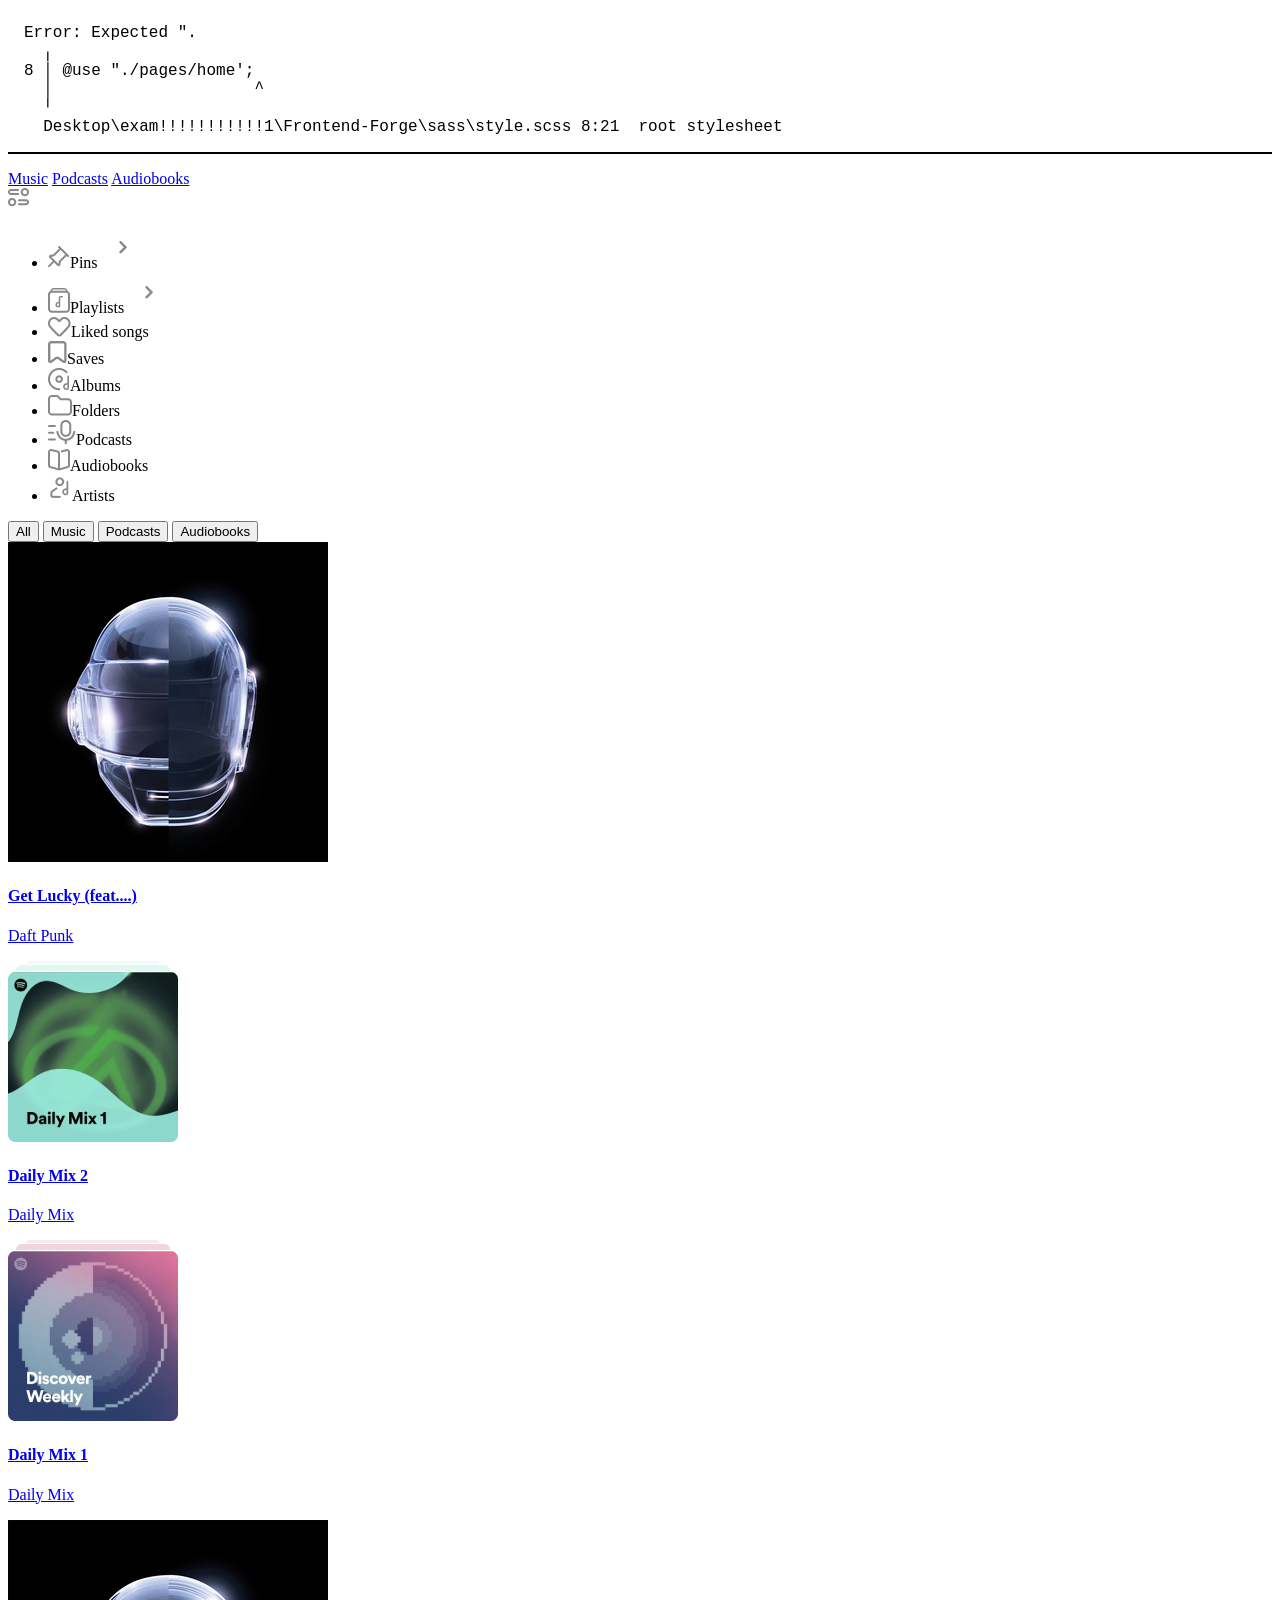
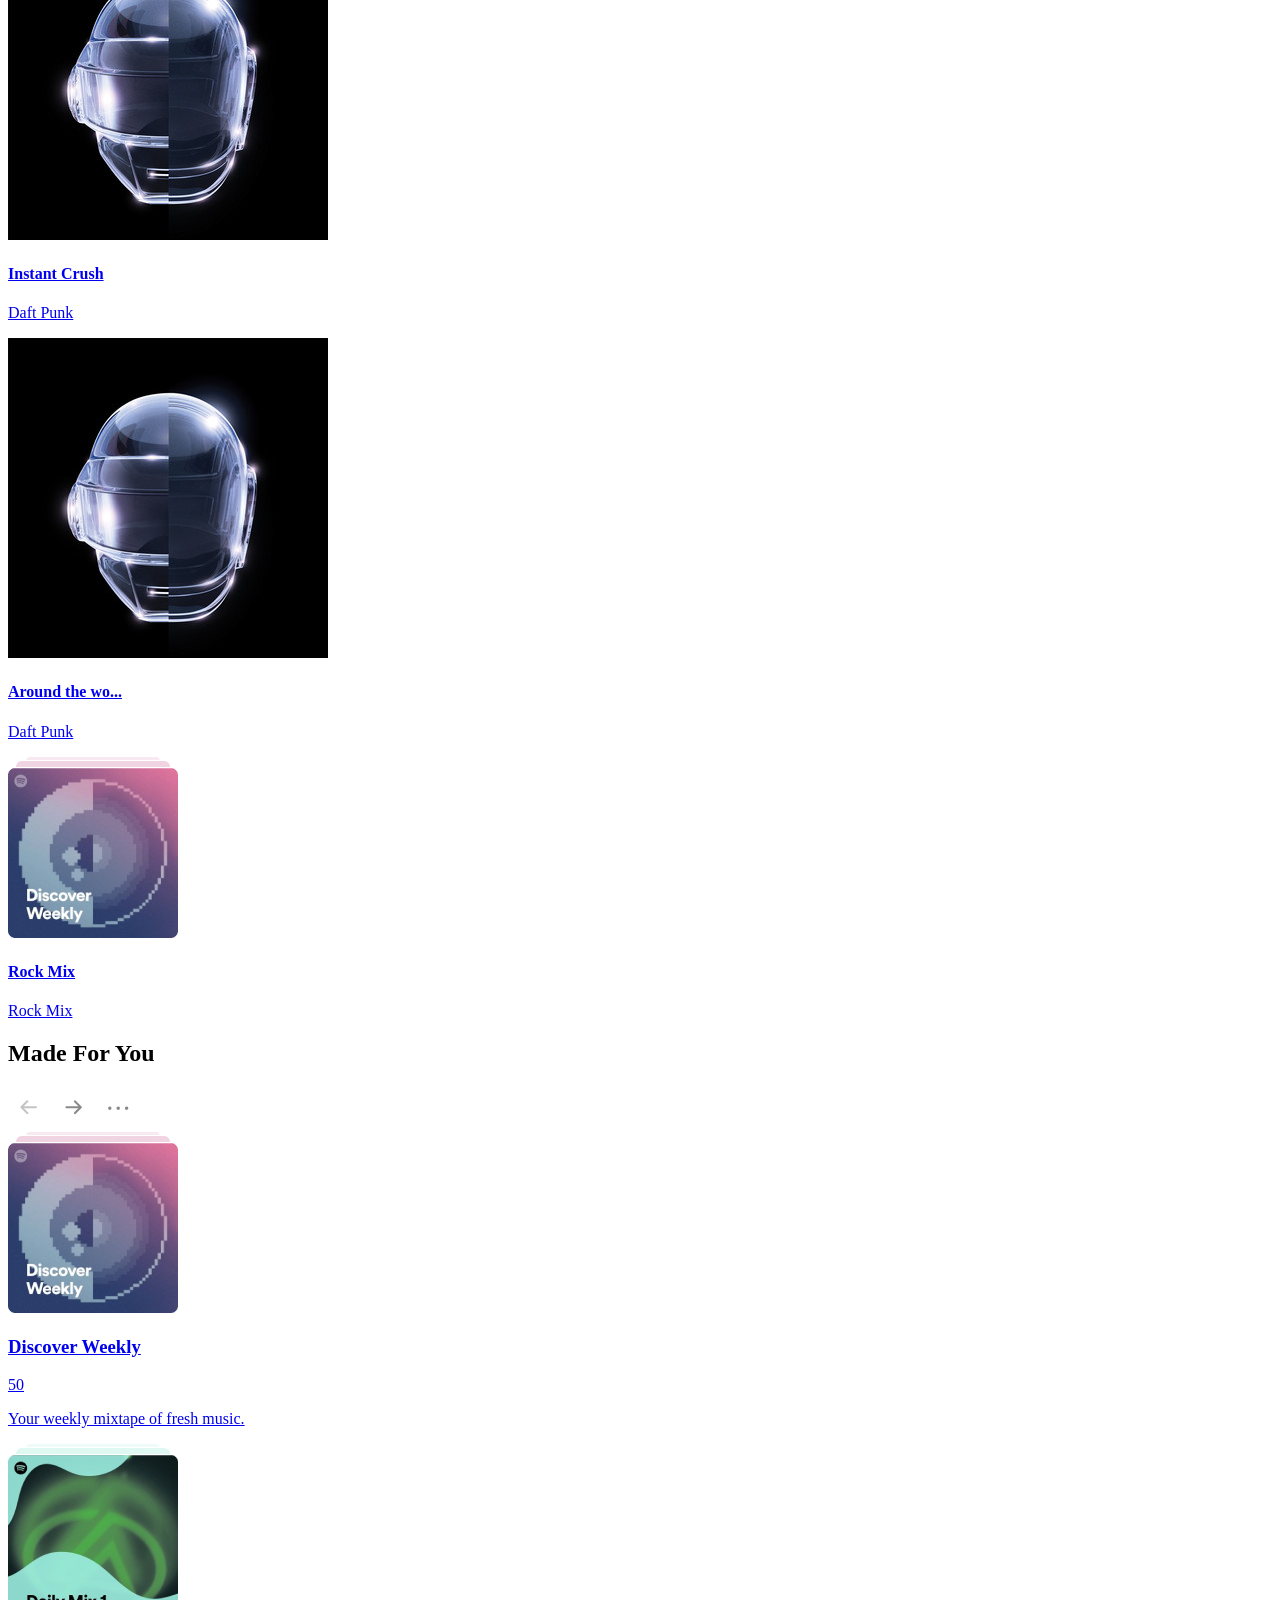
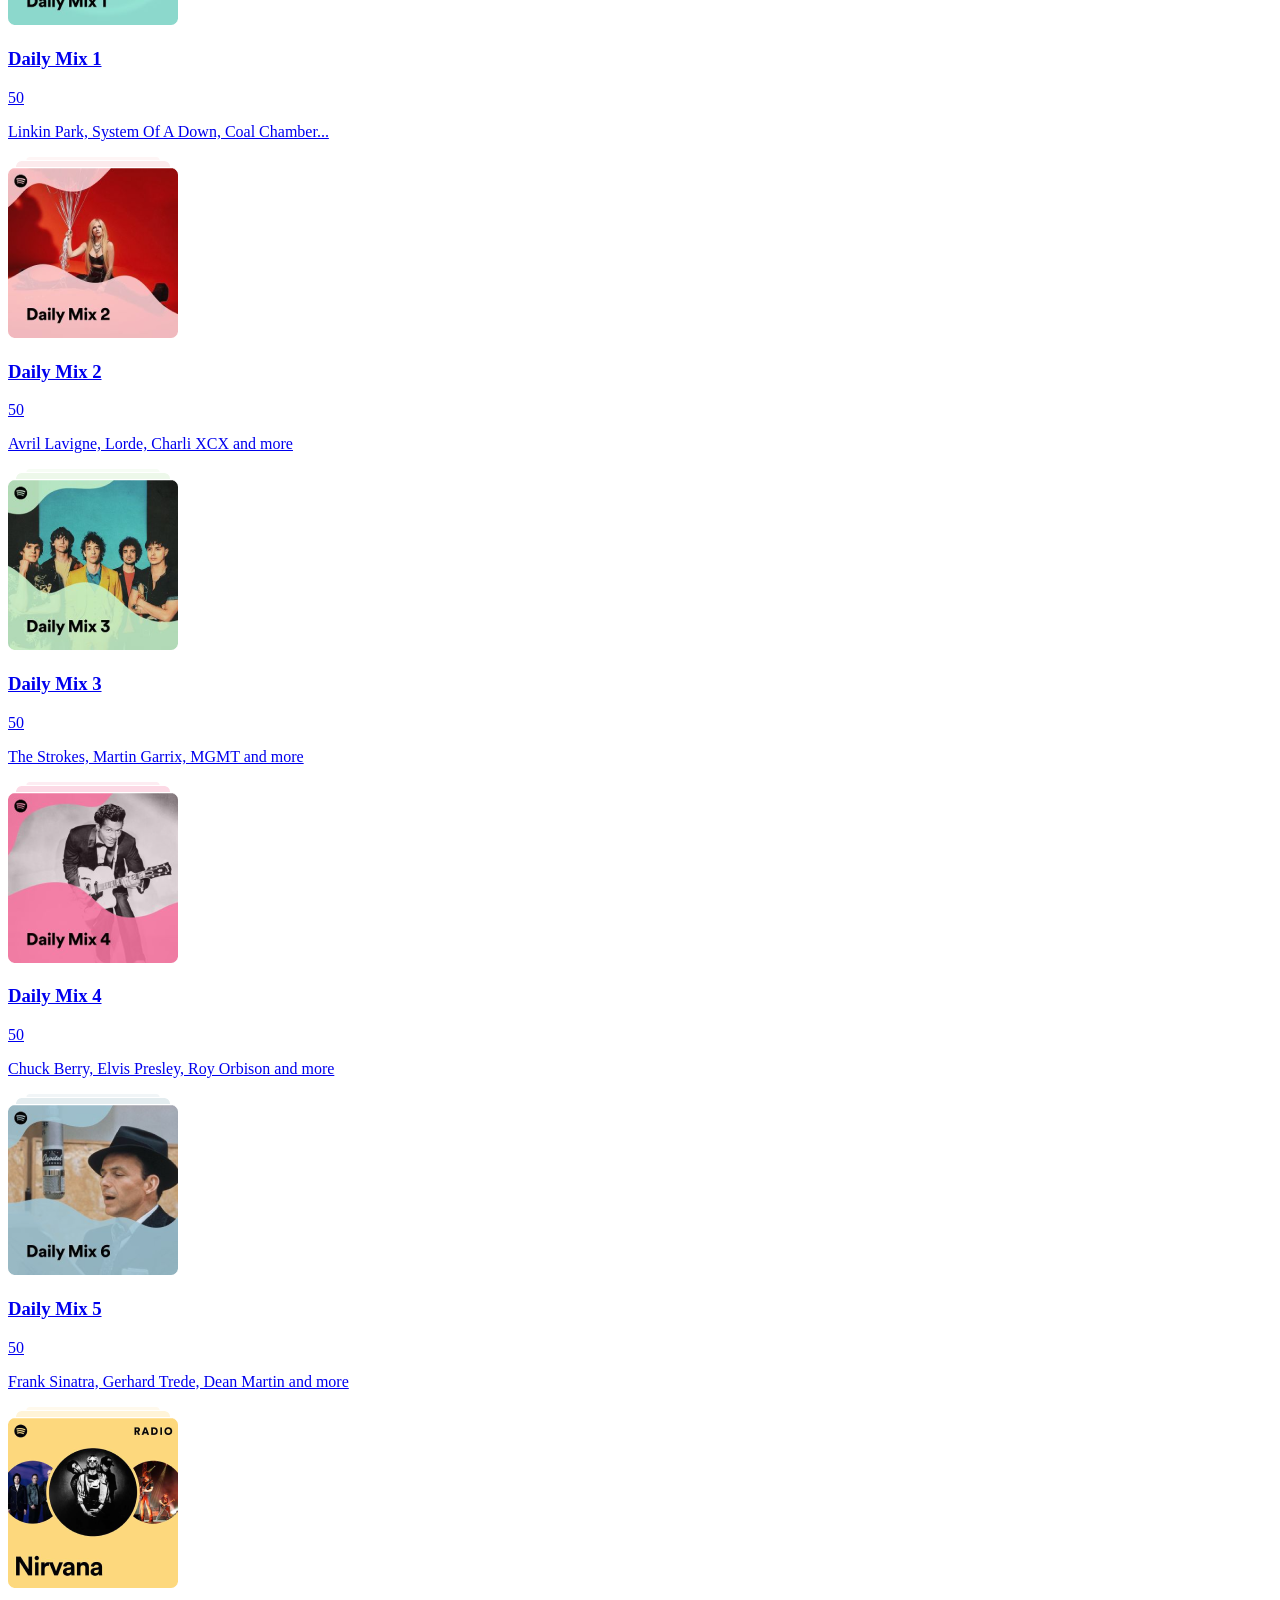
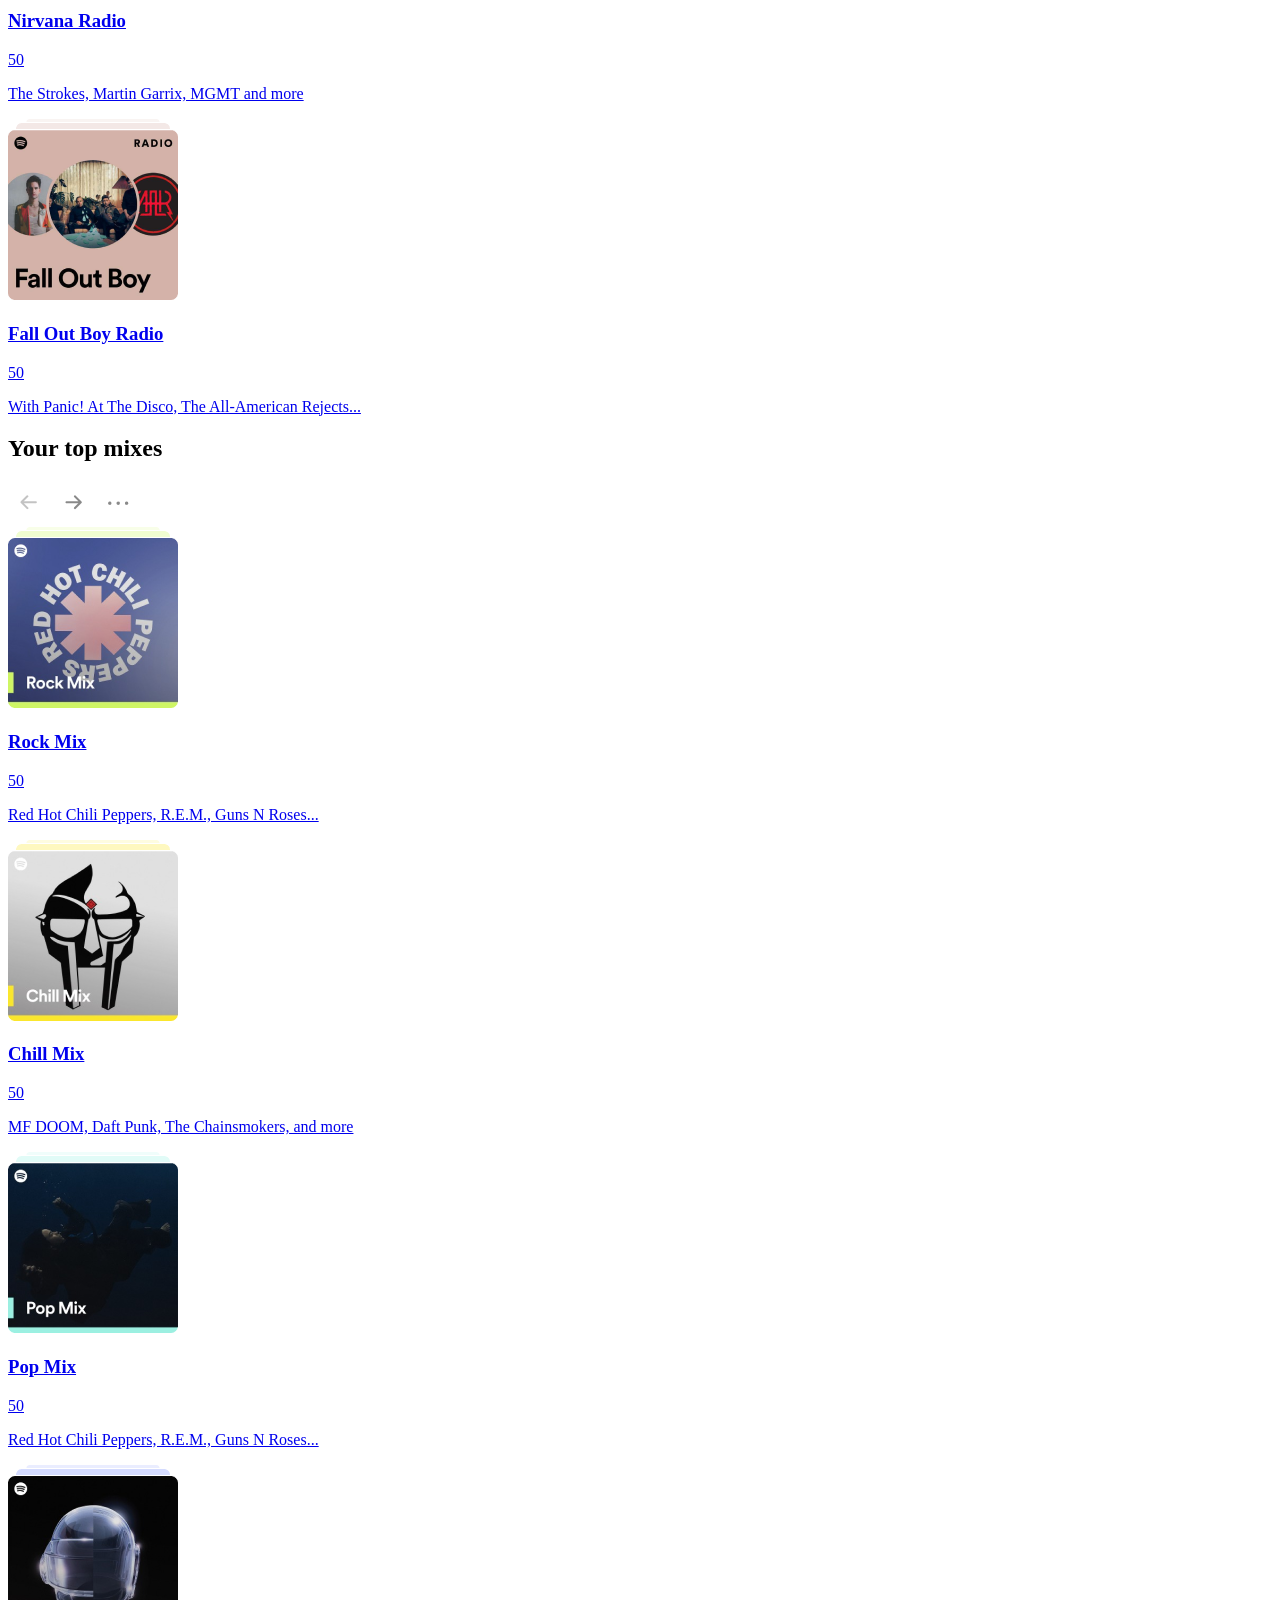
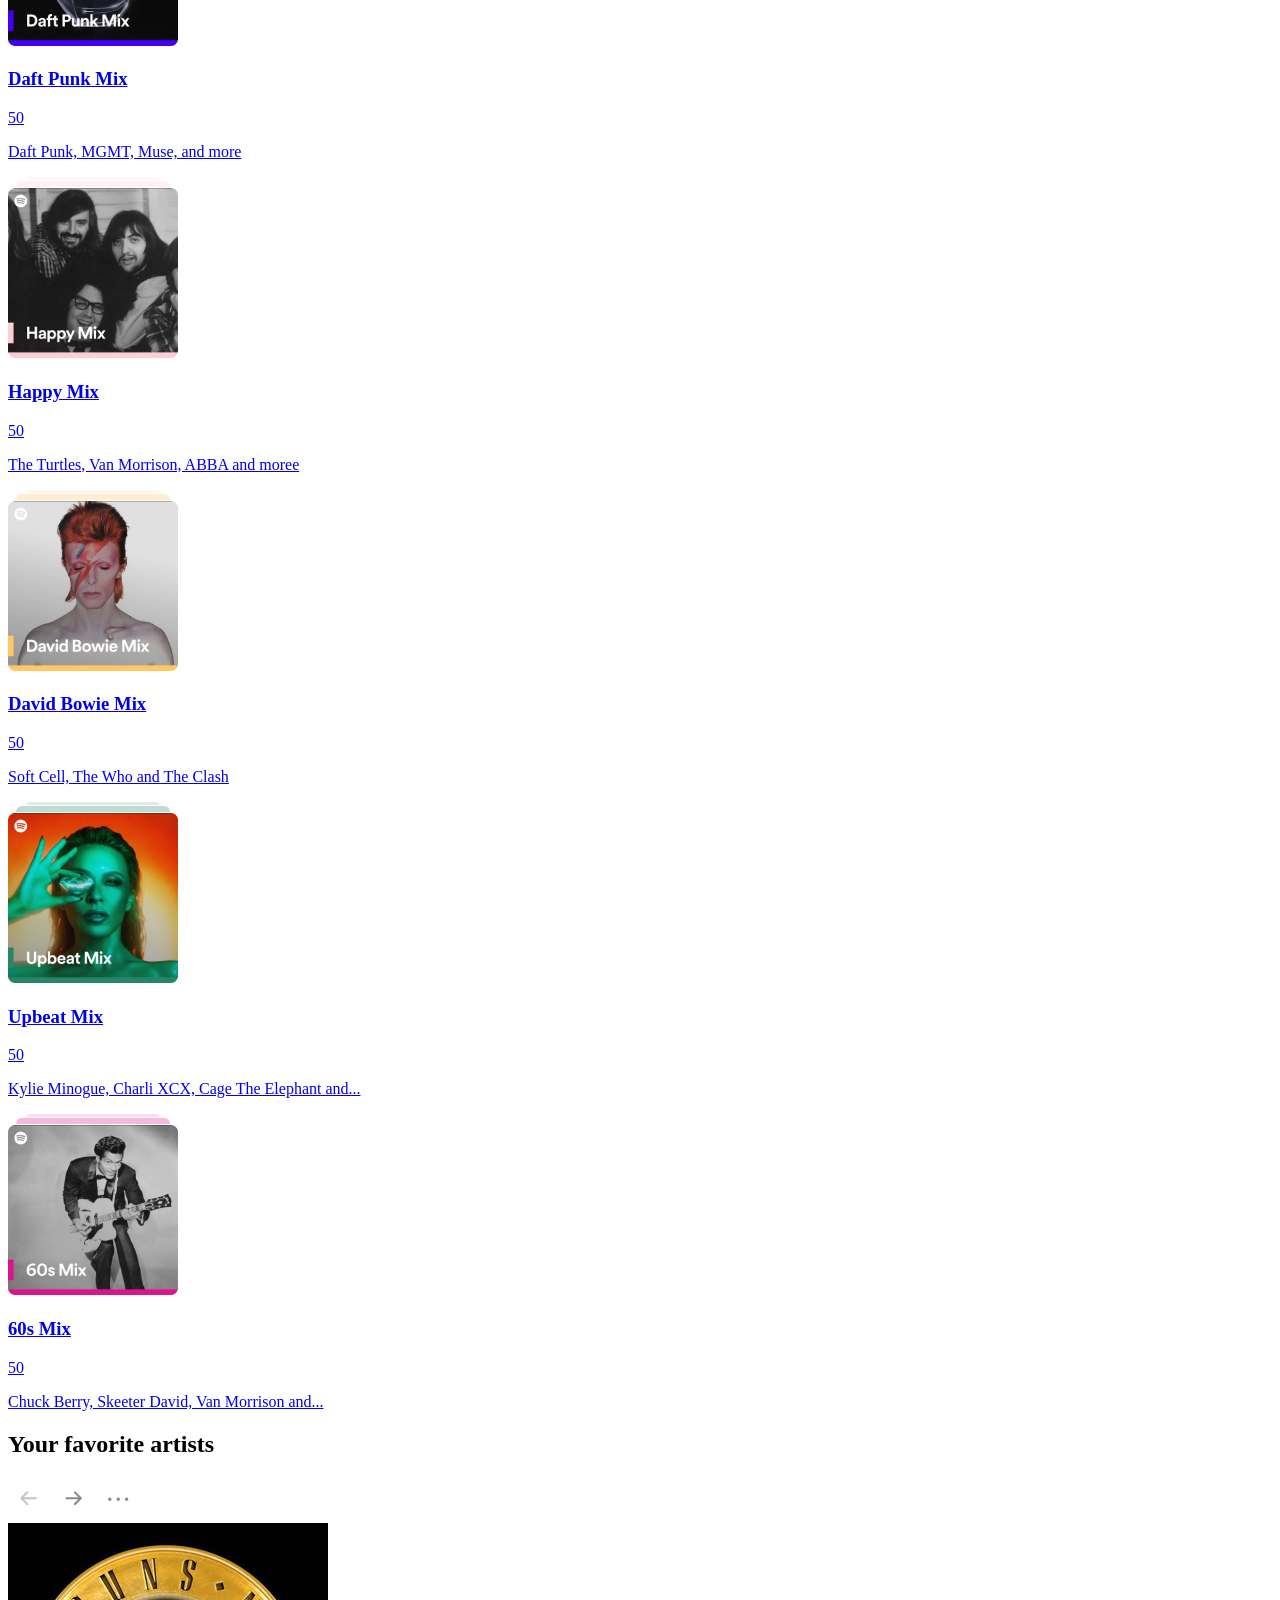
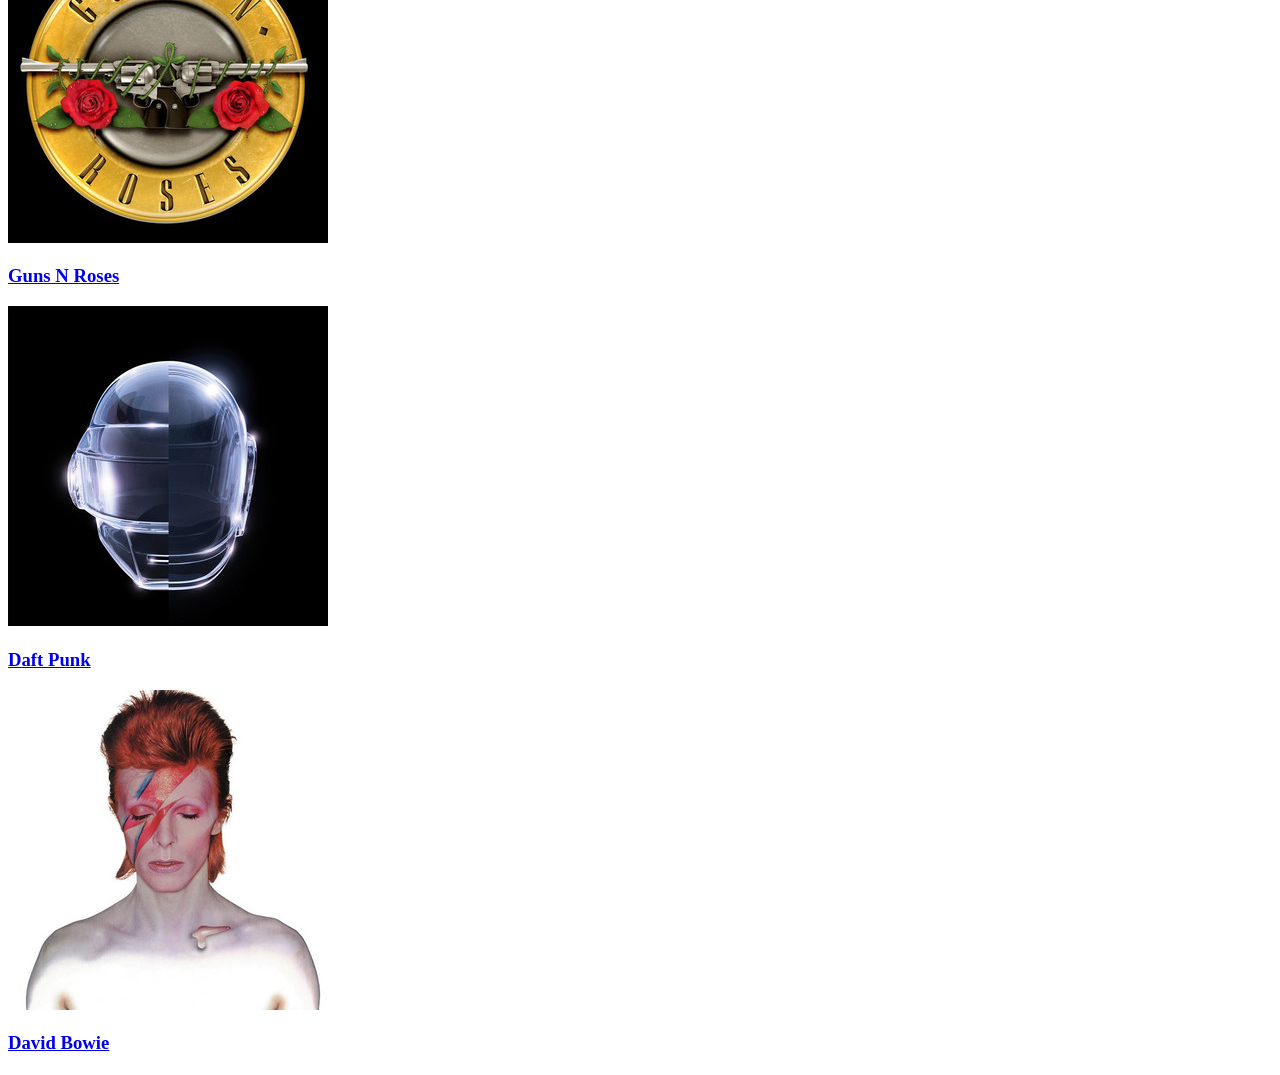
==== index.html @ 281bcd94 "Merge remote-tracking branch 'origin/homemain' into aside" ====
<!doctype html>
<html lang="en">
  <head>
    <meta charset="UTF-8" />
    <meta name="viewport" content="width=device-width, initial-scale=1.0" />
   <link
      href="https://api.fontshare.com/v2/css?f[]=satoshi@300,400,500,501,700&display=swap"
      rel="stylesheet"
    />
    <link rel="stylesheet" href="./css/style.css">
    <link rel="stylesheet" href="./css/style.css.map">
    <title>spotify</title>
  </head>
  <body>
    <!--sidebar-->
    <aside class="sidebar">
      <div class="mobile-aside">
        <!--mobile-version-sidebar-->
        <nav class="aside-top">
          <a class="aside-btn" href="#">Music</a>
          <a class="aside-btn" href="#">Podcasts</a>
          <a class="aside-btn" href="#">Audiobooks</a>
        </nav>
          <img class="mobile-version-logos" src="assets/icons/homemmain.icons/switchicon.png" alt="add-home">
      </div>
      <!--desktop-version-sidebar-->
      <div class="desktop-aside">
        <ul class="aside-elements">
          <li><a href="#"></a><img src="./assets/icons/sidebar.icons/pin.png" alt="pin">Pins <img class="sidebar-arrow-right" src="assets/icons/sidebar.icons/sidebar.arrowicon.png" alt="arrow-right"></li>
          <li><a href="#"></a><img src="./assets/icons/sidebar.icons/playlisticon.png" alt="Playlists">Playlists <img class="sidebar-arrow-right" src="assets/icons/sidebar.icons/sidebar.arrowicon.png" alt="arrow-right"></li>
          <li><a href="#"></a><img src="./assets/icons/sidebar.icons/likedsongicon.png" alt="Liked-songs">Liked songs</li>
          <li><a href="#"></a><img src="./assets/icons/sidebar.icons/savesicon.png" alt="Saves">Saves</li>
          <li><a href="#"></a><img src="./assets/icons/sidebar.icons/albumsicon.png" alt="Albums">Albums</li>
          <li><a href="#"></a><img src="./assets/icons/sidebar.icons/foldersicon.png" alt="Folders">Folders</li>
          <li><a href="#"></a><img src="./assets/icons/sidebar.icons/podcastsicon.png" alt="Podcasts">Podcasts</li>
          <li><a href="#"></a><img src="./assets/icons/sidebar.icons/audiobooksicon.png" alt="Audiobooks">Audiobooks</li>
          <li><a href="#"></a><img src="./assets/icons/sidebar.icons/artistsicon.png" alt="Artists">Artists</li>
        </ul>
      </div> 
    </aside>
    <!--header-->
    <header>
      <nav class="top-nav"></nav>
    </header>
    <!-- Home main content -->
    <main>
      <!-- FILTER BUTTONS (All / Music / Podcasts / Audiobooks) -->
      <section class="main-content">
        <div class="main-content-btns">
          <button class="all-btn">All</button>
          <button class="music-btn">Music</button>
          <button class="podcast-btn">Podcasts</button>
          <button class="audiobooks-btn">Audiobooks</button>
        </div>

        <!-- MOBILE: QUICK PICKS (Small cards grid like your screenshot) -->
        <!-- NOTE: This section is visible on mobile. -->
        <div class="mobile-picks">
          <!-- Row 1 -->
          <a class="mobile-picks-card" href="#">
            <div class="mobile-picks-cover">
              <img
                alt="Get Lucky cover"
                src="assets/images/favoriteartist.section/artist2.png"
              />
            </div>
            <div class="mobile-picks-content">
              <h4>Get Lucky (feat....)</h4>
              <p>Daft Punk</p>
            </div>
          </a>

          <a class="mobile-picks-card" href="#">
            <div class="mobile-picks-cover">
              <img
                alt="Daily Mix 2 cover"
                src="assets/images/madeforyou.section/album2.png"
              />
            </div>
            <div class="mobile-picks-content">
              <h4>Daily Mix 2</h4>
              <p>Daily Mix</p>
            </div>
          </a>

          <!-- Row 2 -->
          <a class="mobile-picks-card" href="#">
            <div class="mobile-picks-cover">
              <img
                alt="Daily Mix 1 cover"
                src="assets/images/madeforyou.section/album1.png"
              />
            </div>
            <div class="mobile-picks-content">
              <h4>Daily Mix 1</h4>
              <p>Daily Mix</p>
            </div>
          </a>

          <a class="mobile-picks-card" href="#">
            <div class="mobile-picks-cover">
              <img
                alt="Instant Crush cover"
                src="assets/images/favoriteartist.section/artist2.png"
              />
            </div>
            <div class="mobile-picks-content">
              <h4>Instant Crush</h4>
              <p>Daft Punk</p>
            </div>
          </a>

          <!-- Row 3 -->
          <a class="mobile-picks-card" href="#">
            <div class="mobile-picks-cover">
              <img
                alt="Around the world cover"
                src="assets/images/favoriteartist.section/artist2.png"
              />
            </div>
            <div class="mobile-picks-content">
              <h4>Around the wo...</h4>
              <p>Daft Punk</p>
            </div>
          </a>

          <a class="mobile-picks-card" href="#">
            <div class="mobile-picks-cover">
              <img
                alt="Rock Mix cover"
                src="assets/images/madeforyou.section/album1.png"
              />
            </div>
            <div class="mobile-picks-content">
              <h4>Rock Mix</h4>
              <p>Rock Mix</p>
            </div>
          </a>
        </div>

        <!-- MADE FOR YOU SECTION -->
        <div class="madeforyou">
          <div class="madeforyou-header">
            <h2>Made For You</h2>
            <div class="nav-icon">
              <img
                class="arrow-left"
                alt="arrow-left"
                src="assets/icons/homemmain.icons/arrowlefticon.png"
              />
              <img
                class="arrow-right"
                alt="arrow-right"
                src="assets/icons/homemmain.icons/arrowrighticon.png"
              />
              <img
                alt="three-dot"
                src="assets/icons/homemmain.icons/dots.icon.png"
              />
            </div>
          </div>

          <div class="madeforyou-card-section">
            <a class="madeforyou-card" href="#">
              <div class="card-cover">
                <img
                  alt="discover weekly albumcover"
                  src="assets/images/madeforyou.section/album1.png"
                />
              </div>
              <div class="card-content">
                <h3>Discover Weekly</h3>
                <span>50</span>
                <p>Your weekly mixtape of fresh music.</p>
              </div>
            </a>

            <a class="madeforyou-card" href="#">
              <div class="card-cover">
                <img
                  alt="daily mix 1 albumcover"
                  src="assets/images/madeforyou.section/album2.png"
                />
              </div>
              <div class="card-content">
                <h3>Daily Mix 1</h3>
                <span>50</span>
                <p>Linkin Park, System Of A Down, Coal Chamber...</p>
              </div>
            </a>

            <a class="madeforyou-card" href="#">
              <div class="card-cover">
                <img
                  alt="daily mix 2 albumcover"
                  src="assets/images/madeforyou.section/album3.png"
                />
              </div>
              <div class="card-content">
                <h3>Daily Mix 2</h3>
                <span>50</span>
                <p>Avril Lavigne, Lorde, Charli XCX and more</p>
              </div>
            </a>

            <a class="madeforyou-card" href="#">
              <div class="card-cover">
                <img
                  alt="daily mix 3 albumcover"
                  src="assets/images/madeforyou.section/album4.png"
                />
              </div>
              <div class="card-content">
                <h3>Daily Mix 3</h3>
                <span>50</span>
                <p>The Strokes, Martin Garrix, MGMT and more</p>
              </div>
            </a>

            <a class="madeforyou-card" href="#">
              <div class="card-cover">
                <img
                  alt="daily mix 4 albumcover"
                  src="assets/images/madeforyou.section/album5.png"
                />
              </div>
              <div class="card-content">
                <h3>Daily Mix 4</h3>
                <span>50</span>
                <p>Chuck Berry, Elvis Presley, Roy Orbison and more</p>
              </div>
            </a>

            <a class="madeforyou-card" href="#">
              <div class="card-cover">
                <img
                  alt="daily mix 5 albumcover"
                  src="assets/images/madeforyou.section/album6.png"
                />
              </div>
              <div class="card-content">
                <h3>Daily Mix 5</h3>
                <span>50</span>
                <p>Frank Sinatra, Gerhard Trede, Dean Martin and more</p>
              </div>
            </a>

            <a class="madeforyou-card" href="#">
              <div class="card-cover">
                <img
                  alt="nirvana radio albumcover"
                  src="assets/images/madeforyou.section/album7.png"
                />
              </div>
              <div class="card-content">
                <h3>Nirvana Radio</h3>
                <span>50</span>
                <p>The Strokes, Martin Garrix, MGMT and more</p>
              </div>
            </a>

            <a class="madeforyou-card" href="#">
              <div class="card-cover">
                <img
                  alt="fall out boy radio albumcover"
                  src="assets/images/madeforyou.section/album8.png"
                />
              </div>
              <div class="card-content">
                <h3>Fall Out Boy Radio</h3>
                <span>50</span>
                <p>With Panic! At The Disco, The All-American Rejects...</p>
              </div>
            </a>
          </div>
        </div>

        <!-- YOUR TOP MIXES SECTION -->
        <div class="yourtopmixes">
          <div class="yourtopmixes-header">
            <h2>Your top mixes</h2>
            <div class="nav-arrows">
              <img
                class="arrow-left"
                alt="arrow-left"
                src="assets/icons/homemmain.icons/arrowlefticon.png"
              />
              <img
                class="arrow-right"
                alt="arrow-right"
                src="assets/icons/homemmain.icons/arrowrighticon.png"
              />
              <img
                class="three-dot"
                alt="three-dot"
                src="assets/icons/homemmain.icons/dots.icon.png"
              />
            </div>
          </div>

          <div class="yourtopmixes-card-section">
            <a class="yourtopmixes-card" href="#">
              <div class="card-cover">
                <img
                  alt="Rock Mix albumcover"
                  src="assets/images/yourtopmixes.section/album2.1.png"
                />
              </div>
              <div class="card-content">
                <h3>Rock Mix</h3>
                <span>50</span>
                <p>Red Hot Chili Peppers, R.E.M., Guns N Roses...</p>
              </div>
            </a>

            <a class="yourtopmixes-card" href="#">
              <div class="card-cover">
                <img
                  alt="Chill Mix albumcover"
                  src="assets/images/yourtopmixes.section/album2.2.png"
                />
              </div>
              <div class="card-content">
                <h3>Chill Mix</h3>
                <span>50</span>
                <p>MF DOOM, Daft Punk, The Chainsmokers, and more</p>
              </div>
            </a>

            <a class="yourtopmixes-card" href="#">
              <div class="card-cover">
                <img
                  alt="Pop Mix albumcover"
                  src="assets/images/yourtopmixes.section/album2.3.png"
                />
              </div>
              <div class="card-content">
                <h3>Pop Mix</h3>
                <span>50</span>
                <p>Red Hot Chili Peppers, R.E.M., Guns N Roses...</p>
              </div>
            </a>

            <a class="yourtopmixes-card" href="#">
              <div class="card-cover">
                <img
                  alt="Daft Punk Mix albumcover"
                  src="assets/images/yourtopmixes.section/album2.4.png"
                />
              </div>
              <div class="card-content">
                <h3>Daft Punk Mix</h3>
                <span>50</span>
                <p>Daft Punk, MGMT, Muse, and more</p>
              </div>
            </a>

            <a class="yourtopmixes-card" href="#">
              <div class="card-cover">
                <img
                  alt="Happy Mix albumcover"
                  src="assets/images/yourtopmixes.section/album2.5.png"
                />
              </div>
              <div class="card-content">
                <h3>Happy Mix</h3>
                <span>50</span>
                <p>The Turtles, Van Morrison, ABBA and moree</p>
              </div>
            </a>

            <a class="yourtopmixes-card" href="#">
              <div class="card-cover">
                <img
                  alt="David Bowie Mix albumcover"
                  src="assets/images/yourtopmixes.section/album2.6.png"
                />
              </div>
              <div class="card-content">
                <h3>David Bowie Mix</h3>
                <span>50</span>
                <p>Soft Cell, The Who and The Clash</p>
              </div>
            </a>

            <a class="yourtopmixes-card" href="#">
              <div class="card-cover">
                <img
                  alt="Upbeat Mix albumcover"
                  src="assets/images/yourtopmixes.section/album2.7.png"
                />
              </div>
              <div class="card-content">
                <h3>Upbeat Mix</h3>
                <span>50</span>
                <p>Kylie Minogue, Charli XCX, Cage The Elephant and...</p>
              </div>
            </a>

            <a class="yourtopmixes-card" href="#">
              <div class="card-cover">
                <img
                  alt="60s Mix albumcover"
                  src="assets/images/yourtopmixes.section/album2.8.png"
                />
              </div>
              <div class="card-content">
                <h3>60s Mix</h3>
                <span>50</span>
                <p>Chuck Berry, Skeeter David, Van Morrison and...</p>
              </div>
            </a>
          </div>
        </div>

        <!-- YOUR FAVORITE ARTISTS SECTION -->
        <div class="Yourfavoriteartists">
          <div class="Yourfavoriteartists-header">
            <h2>Your favorite artists</h2>
            <div class="nav-arrows">
              <img
                class="arrow-left"
                alt="arrow-left"
                src="assets/icons/homemmain.icons/arrowlefticon.png"
              />
              <img
                class="arrow-right"
                alt="arrow-right"
                src="assets/icons/homemmain.icons/arrowrighticon.png"
              />
              <img
                class="three-dot"
                alt="three-dot"
                src="assets/icons/homemmain.icons/dots.icon.png"
              />
            </div>
          </div>

          <div class="Yourfavoriteartists-section">
            <a class="Yourfavoriteartists-card" href="#">
              <div class="card-cover">
                <img
                  alt="Guns N' Roses artist cover"
                  src="assets/images/favoriteartist.section/artist1.png"
                />
              </div>
              <div class="card-content">
                <h3>Guns N Roses</h3>
              </div>
            </a>

            <a class="Yourfavoriteartists-card" href="#">
              <div class="card-cover">
                <img
                  alt="Daft Punk artist cover"
                  src="assets/images/favoriteartist.section/artist2.png"
                />
              </div>
              <div class="card-content">
                <h3>Daft Punk</h3>
              </div>
            </a>

            <a class="Yourfavoriteartists-card" href="#">
              <div class="card-cover">
                <img
                  alt="David Bowie artist cover"
                  src="assets/images/favoriteartist.section/artist3.png"
                />
              </div>
              <div class="card-content">
                <h3>David Bowie</h3>
              </div>
            </a>
          </div>
        </div>
      </section>
    </main>
    <footer>
      <section class="playerbar"></section>
    </footer>
  </body>
</html>
---- css/style.css ----
/* Error: Expected ".
 *   ,
 * 8 | @use "./pages/home';
 *   |                     ^
 *   '
 *   Desktop\exam!!!!!!!!!!!1\Frontend-Forge\sass\style.scss 8:21  root stylesheet */

body::before {
  font-family: "Source Code Pro", "SF Mono", Monaco, Inconsolata, "Fira Mono",
      "Droid Sans Mono", monospace, monospace;
  white-space: pre;
  display: block;
  padding: 1em;
  margin-bottom: 1em;
  border-bottom: 2px solid black;
  content: "Error: Expected \".\a   \2577 \a 8 \2502  @use \"./pages/home';\d\a   \2502                      ^\a   \2575 \a   Desktop\\exam!!!!!!!!!!!1\\Frontend-Forge\\sass\\style.scss 8:21  root stylesheet";
}
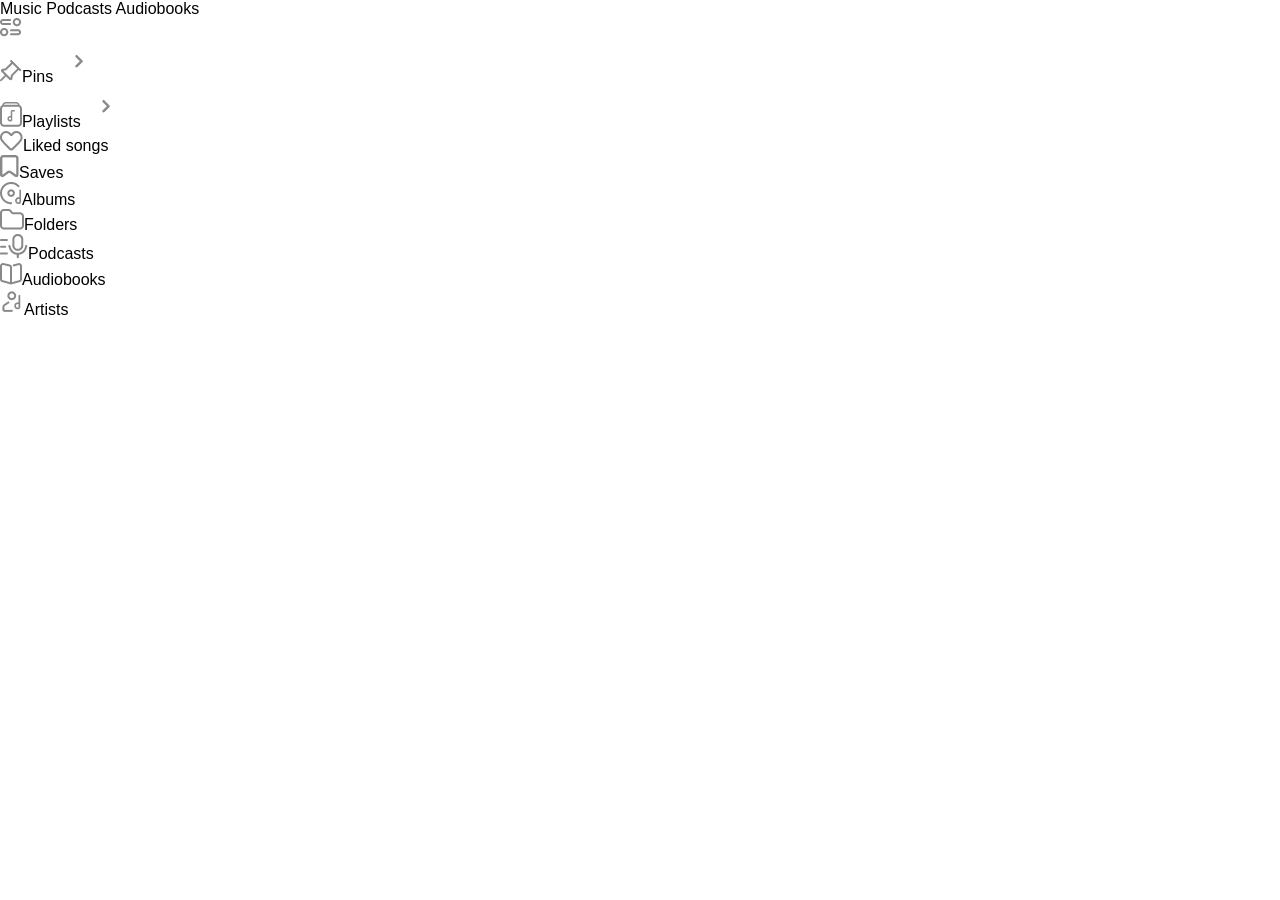
==== commit ef1a3a69: "Merge branch 'aside' into search" ====
--- a/index.html
+++ b/index.html
@@ -36,445 +36,15 @@
           <li><a href="#"></a><img src="./assets/icons/sidebar.icons/audiobooksicon.png" alt="Audiobooks">Audiobooks</li>
           <li><a href="#"></a><img src="./assets/icons/sidebar.icons/artistsicon.png" alt="Artists">Artists</li>
         </ul>
-      </div> 
+      </div>
+        
     </aside>
     <!--header-->
     <header>
       <nav class="top-nav"></nav>
     </header>
-    <!-- Home main content -->
     <main>
-      <!-- FILTER BUTTONS (All / Music / Podcasts / Audiobooks) -->
-      <section class="main-content">
-        <div class="main-content-btns">
-          <button class="all-btn">All</button>
-          <button class="music-btn">Music</button>
-          <button class="podcast-btn">Podcasts</button>
-          <button class="audiobooks-btn">Audiobooks</button>
-        </div>
-
-        <!-- MOBILE: QUICK PICKS (Small cards grid like your screenshot) -->
-        <!-- NOTE: This section is visible on mobile. -->
-        <div class="mobile-picks">
-          <!-- Row 1 -->
-          <a class="mobile-picks-card" href="#">
-            <div class="mobile-picks-cover">
-              <img
-                alt="Get Lucky cover"
-                src="assets/images/favoriteartist.section/artist2.png"
-              />
-            </div>
-            <div class="mobile-picks-content">
-              <h4>Get Lucky (feat....)</h4>
-              <p>Daft Punk</p>
-            </div>
-          </a>
-
-          <a class="mobile-picks-card" href="#">
-            <div class="mobile-picks-cover">
-              <img
-                alt="Daily Mix 2 cover"
-                src="assets/images/madeforyou.section/album2.png"
-              />
-            </div>
-            <div class="mobile-picks-content">
-              <h4>Daily Mix 2</h4>
-              <p>Daily Mix</p>
-            </div>
-          </a>
-
-          <!-- Row 2 -->
-          <a class="mobile-picks-card" href="#">
-            <div class="mobile-picks-cover">
-              <img
-                alt="Daily Mix 1 cover"
-                src="assets/images/madeforyou.section/album1.png"
-              />
-            </div>
-            <div class="mobile-picks-content">
-              <h4>Daily Mix 1</h4>
-              <p>Daily Mix</p>
-            </div>
-          </a>
-
-          <a class="mobile-picks-card" href="#">
-            <div class="mobile-picks-cover">
-              <img
-                alt="Instant Crush cover"
-                src="assets/images/favoriteartist.section/artist2.png"
-              />
-            </div>
-            <div class="mobile-picks-content">
-              <h4>Instant Crush</h4>
-              <p>Daft Punk</p>
-            </div>
-          </a>
-
-          <!-- Row 3 -->
-          <a class="mobile-picks-card" href="#">
-            <div class="mobile-picks-cover">
-              <img
-                alt="Around the world cover"
-                src="assets/images/favoriteartist.section/artist2.png"
-              />
-            </div>
-            <div class="mobile-picks-content">
-              <h4>Around the wo...</h4>
-              <p>Daft Punk</p>
-            </div>
-          </a>
-
-          <a class="mobile-picks-card" href="#">
-            <div class="mobile-picks-cover">
-              <img
-                alt="Rock Mix cover"
-                src="assets/images/madeforyou.section/album1.png"
-              />
-            </div>
-            <div class="mobile-picks-content">
-              <h4>Rock Mix</h4>
-              <p>Rock Mix</p>
-            </div>
-          </a>
-        </div>
-
-        <!-- MADE FOR YOU SECTION -->
-        <div class="madeforyou">
-          <div class="madeforyou-header">
-            <h2>Made For You</h2>
-            <div class="nav-icon">
-              <img
-                class="arrow-left"
-                alt="arrow-left"
-                src="assets/icons/homemmain.icons/arrowlefticon.png"
-              />
-              <img
-                class="arrow-right"
-                alt="arrow-right"
-                src="assets/icons/homemmain.icons/arrowrighticon.png"
-              />
-              <img
-                alt="three-dot"
-                src="assets/icons/homemmain.icons/dots.icon.png"
-              />
-            </div>
-          </div>
-
-          <div class="madeforyou-card-section">
-            <a class="madeforyou-card" href="#">
-              <div class="card-cover">
-                <img
-                  alt="discover weekly albumcover"
-                  src="assets/images/madeforyou.section/album1.png"
-                />
-              </div>
-              <div class="card-content">
-                <h3>Discover Weekly</h3>
-                <span>50</span>
-                <p>Your weekly mixtape of fresh music.</p>
-              </div>
-            </a>
-
-            <a class="madeforyou-card" href="#">
-              <div class="card-cover">
-                <img
-                  alt="daily mix 1 albumcover"
-                  src="assets/images/madeforyou.section/album2.png"
-                />
-              </div>
-              <div class="card-content">
-                <h3>Daily Mix 1</h3>
-                <span>50</span>
-                <p>Linkin Park, System Of A Down, Coal Chamber...</p>
-              </div>
-            </a>
-
-            <a class="madeforyou-card" href="#">
-              <div class="card-cover">
-                <img
-                  alt="daily mix 2 albumcover"
-                  src="assets/images/madeforyou.section/album3.png"
-                />
-              </div>
-              <div class="card-content">
-                <h3>Daily Mix 2</h3>
-                <span>50</span>
-                <p>Avril Lavigne, Lorde, Charli XCX and more</p>
-              </div>
-            </a>
-
-            <a class="madeforyou-card" href="#">
-              <div class="card-cover">
-                <img
-                  alt="daily mix 3 albumcover"
-                  src="assets/images/madeforyou.section/album4.png"
-                />
-              </div>
-              <div class="card-content">
-                <h3>Daily Mix 3</h3>
-                <span>50</span>
-                <p>The Strokes, Martin Garrix, MGMT and more</p>
-              </div>
-            </a>
-
-            <a class="madeforyou-card" href="#">
-              <div class="card-cover">
-                <img
-                  alt="daily mix 4 albumcover"
-                  src="assets/images/madeforyou.section/album5.png"
-                />
-              </div>
-              <div class="card-content">
-                <h3>Daily Mix 4</h3>
-                <span>50</span>
-                <p>Chuck Berry, Elvis Presley, Roy Orbison and more</p>
-              </div>
-            </a>
-
-            <a class="madeforyou-card" href="#">
-              <div class="card-cover">
-                <img
-                  alt="daily mix 5 albumcover"
-                  src="assets/images/madeforyou.section/album6.png"
-                />
-              </div>
-              <div class="card-content">
-                <h3>Daily Mix 5</h3>
-                <span>50</span>
-                <p>Frank Sinatra, Gerhard Trede, Dean Martin and more</p>
-              </div>
-            </a>
-
-            <a class="madeforyou-card" href="#">
-              <div class="card-cover">
-                <img
-                  alt="nirvana radio albumcover"
-                  src="assets/images/madeforyou.section/album7.png"
-                />
-              </div>
-              <div class="card-content">
-                <h3>Nirvana Radio</h3>
-                <span>50</span>
-                <p>The Strokes, Martin Garrix, MGMT and more</p>
-              </div>
-            </a>
-
-            <a class="madeforyou-card" href="#">
-              <div class="card-cover">
-                <img
-                  alt="fall out boy radio albumcover"
-                  src="assets/images/madeforyou.section/album8.png"
-                />
-              </div>
-              <div class="card-content">
-                <h3>Fall Out Boy Radio</h3>
-                <span>50</span>
-                <p>With Panic! At The Disco, The All-American Rejects...</p>
-              </div>
-            </a>
-          </div>
-        </div>
-
-        <!-- YOUR TOP MIXES SECTION -->
-        <div class="yourtopmixes">
-          <div class="yourtopmixes-header">
-            <h2>Your top mixes</h2>
-            <div class="nav-arrows">
-              <img
-                class="arrow-left"
-                alt="arrow-left"
-                src="assets/icons/homemmain.icons/arrowlefticon.png"
-              />
-              <img
-                class="arrow-right"
-                alt="arrow-right"
-                src="assets/icons/homemmain.icons/arrowrighticon.png"
-              />
-              <img
-                class="three-dot"
-                alt="three-dot"
-                src="assets/icons/homemmain.icons/dots.icon.png"
-              />
-            </div>
-          </div>
-
-          <div class="yourtopmixes-card-section">
-            <a class="yourtopmixes-card" href="#">
-              <div class="card-cover">
-                <img
-                  alt="Rock Mix albumcover"
-                  src="assets/images/yourtopmixes.section/album2.1.png"
-                />
-              </div>
-              <div class="card-content">
-                <h3>Rock Mix</h3>
-                <span>50</span>
-                <p>Red Hot Chili Peppers, R.E.M., Guns N Roses...</p>
-              </div>
-            </a>
-
-            <a class="yourtopmixes-card" href="#">
-              <div class="card-cover">
-                <img
-                  alt="Chill Mix albumcover"
-                  src="assets/images/yourtopmixes.section/album2.2.png"
-                />
-              </div>
-              <div class="card-content">
-                <h3>Chill Mix</h3>
-                <span>50</span>
-                <p>MF DOOM, Daft Punk, The Chainsmokers, and more</p>
-              </div>
-            </a>
-
-            <a class="yourtopmixes-card" href="#">
-              <div class="card-cover">
-                <img
-                  alt="Pop Mix albumcover"
-                  src="assets/images/yourtopmixes.section/album2.3.png"
-                />
-              </div>
-              <div class="card-content">
-                <h3>Pop Mix</h3>
-                <span>50</span>
-                <p>Red Hot Chili Peppers, R.E.M., Guns N Roses...</p>
-              </div>
-            </a>
-
-            <a class="yourtopmixes-card" href="#">
-              <div class="card-cover">
-                <img
-                  alt="Daft Punk Mix albumcover"
-                  src="assets/images/yourtopmixes.section/album2.4.png"
-                />
-              </div>
-              <div class="card-content">
-                <h3>Daft Punk Mix</h3>
-                <span>50</span>
-                <p>Daft Punk, MGMT, Muse, and more</p>
-              </div>
-            </a>
-
-            <a class="yourtopmixes-card" href="#">
-              <div class="card-cover">
-                <img
-                  alt="Happy Mix albumcover"
-                  src="assets/images/yourtopmixes.section/album2.5.png"
-                />
-              </div>
-              <div class="card-content">
-                <h3>Happy Mix</h3>
-                <span>50</span>
-                <p>The Turtles, Van Morrison, ABBA and moree</p>
-              </div>
-            </a>
-
-            <a class="yourtopmixes-card" href="#">
-              <div class="card-cover">
-                <img
-                  alt="David Bowie Mix albumcover"
-                  src="assets/images/yourtopmixes.section/album2.6.png"
-                />
-              </div>
-              <div class="card-content">
-                <h3>David Bowie Mix</h3>
-                <span>50</span>
-                <p>Soft Cell, The Who and The Clash</p>
-              </div>
-            </a>
-
-            <a class="yourtopmixes-card" href="#">
-              <div class="card-cover">
-                <img
-                  alt="Upbeat Mix albumcover"
-                  src="assets/images/yourtopmixes.section/album2.7.png"
-                />
-              </div>
-              <div class="card-content">
-                <h3>Upbeat Mix</h3>
-                <span>50</span>
-                <p>Kylie Minogue, Charli XCX, Cage The Elephant and...</p>
-              </div>
-            </a>
-
-            <a class="yourtopmixes-card" href="#">
-              <div class="card-cover">
-                <img
-                  alt="60s Mix albumcover"
-                  src="assets/images/yourtopmixes.section/album2.8.png"
-                />
-              </div>
-              <div class="card-content">
-                <h3>60s Mix</h3>
-                <span>50</span>
-                <p>Chuck Berry, Skeeter David, Van Morrison and...</p>
-              </div>
-            </a>
-          </div>
-        </div>
-
-        <!-- YOUR FAVORITE ARTISTS SECTION -->
-        <div class="Yourfavoriteartists">
-          <div class="Yourfavoriteartists-header">
-            <h2>Your favorite artists</h2>
-            <div class="nav-arrows">
-              <img
-                class="arrow-left"
-                alt="arrow-left"
-                src="assets/icons/homemmain.icons/arrowlefticon.png"
-              />
-              <img
-                class="arrow-right"
-                alt="arrow-right"
-                src="assets/icons/homemmain.icons/arrowrighticon.png"
-              />
-              <img
-                class="three-dot"
-                alt="three-dot"
-                src="assets/icons/homemmain.icons/dots.icon.png"
-              />
-            </div>
-          </div>
-
-          <div class="Yourfavoriteartists-section">
-            <a class="Yourfavoriteartists-card" href="#">
-              <div class="card-cover">
-                <img
-                  alt="Guns N' Roses artist cover"
-                  src="assets/images/favoriteartist.section/artist1.png"
-                />
-              </div>
-              <div class="card-content">
-                <h3>Guns N Roses</h3>
-              </div>
-            </a>
-
-            <a class="Yourfavoriteartists-card" href="#">
-              <div class="card-cover">
-                <img
-                  alt="Daft Punk artist cover"
-                  src="assets/images/favoriteartist.section/artist2.png"
-                />
-              </div>
-              <div class="card-content">
-                <h3>Daft Punk</h3>
-              </div>
-            </a>
-
-            <a class="Yourfavoriteartists-card" href="#">
-              <div class="card-cover">
-                <img
-                  alt="David Bowie artist cover"
-                  src="assets/images/favoriteartist.section/artist3.png"
-                />
-              </div>
-              <div class="card-content">
-                <h3>David Bowie</h3>
-              </div>
-            </a>
-          </div>
-        </div>
-      </section>
+      <section class="main-content"></section>
     </main>
     <footer>
       <section class="playerbar"></section>
--- a/css/style.css
+++ b/css/style.css
@@ -1,17 +1,320 @@
-/* Error: Expected ".
- *   ,
- * 8 | @use "./pages/home';
- *   |                     ^
- *   '
- *   Desktop\exam!!!!!!!!!!!1\Frontend-Forge\sass\style.scss 8:21  root stylesheet */
-
-body::before {
-  font-family: "Source Code Pro", "SF Mono", Monaco, Inconsolata, "Fira Mono",
-      "Droid Sans Mono", monospace, monospace;
-  white-space: pre;
+body {
+  font-family: "Satoshi", sans-serif;
+}
+
+* {
+  margin: 0;
+  padding: 0;
+  box-sizing: border-box;
+}
+
+a {
+  text-decoration: none;
+  color: inherit;
+}
+
+ul ol {
+  list-style-type: none;
+}
+
+button {
+  border: 0;
+  background-color: transparent;
+}
+
+.player-bar {
+  position: fixed;
+  bottom: 0;
+  left: 10px;
+  right: 10px;
+  width: auto;
+  border-radius: 12px;
+  height: 80px;
+  background: #333842;
+  display: flex;
+  align-items: center;
+  justify-content: space-between;
+  padding: 10px;
+}
+
+.player-left {
+  display: flex;
+  align-items: center;
+  gap: 10px;
+}
+.player-left img {
+  width: 50px;
+  height: 50px;
+  border-radius: 6px;
+}
+
+.track-info {
+  display: flex;
+  flex-direction: column;
+}
+
+h3 {
+  font-size: 20px;
+  margin: 0;
+}
+
+.p {
+  font-size: 16px;
+  color: #898989;
+  margin: 0;
+}
+
+.player-center {
+  display: flex;
+  flex-direction: row;
+  align-items: center;
+  gap: 10px;
+}
+
+.player-controls {
+  display: flex;
+  align-items: center;
+  gap: 20px;
+}
+.player-controls .img {
+  width: 10px;
+  cursor: pointer;
+  transition: 0.2s;
+}
+.player-controls img:hover {
+  transform: scale(1.1);
+}
+
+.play-btn {
+  width: 40px;
+  height: 40px;
+  background: #1ED760;
+  border-radius: 50%;
+  border: none;
+  display: flex;
+  align-items: center;
+  justify-content: center;
+  cursor: pointer;
+  padding: 0;
+}
+.play-btn svg {
+  fill: white;
+  width: 38px;
+  height: 38px;
+}
+
+.progress {
+  display: flex;
+  align-items: center;
+  gap: 6px;
+}
+.progress span {
+  font-size: 12px;
+  color: #898989;
+}
+.progress input {
+  width: 300px;
+}
+
+.player-right {
+.mobile-aside {
+  height: 100px;
+  width: 100%;
+  background-color: #111111;
+  display: flex;
+  justify-content: space-between;
+  align-items: flex-end;
+  padding: 1rem;
+}
+.mobile-aside .aside-btn {
+  background-color: #202020;
+  border-radius: 8px;
+  color: #E0E0E0;
+  padding: 8px 15px;
+  font-family: Satoshi;
+  font-weight: 400;
+  font-style: Regular;
+  font-size: 12px;
+  line-height: 100%;
+  letter-spacing: 3%;
+  color: #E0E0E0;
+}
+.mobile-aside img {
+  width: 19px;
+  height: 16px;
+}
+
+.desktop-aside {
+  width: clamp(250px, 27.5vw, 300px);
+  height: 100vh;
+  background-color: #111111;
+  color: #898989;
+  display: flex;
+  flex-direction: column;
+  gap: 20px;
+  font-family: Satoshi;
+  font-weight: 400;
+  font-style: Regular;
+  font-size: 14px;
+  line-height: 100%;
+  letter-spacing: 3%;
+  color: #898989;
+}
+.desktop-aside li {
+  font-size: clamp(14px, 1.2rem, 2rem);
+  width: 100%;
+  height: 10%;
+  padding: 10px 0px;
+  display: flex;
+  align-items: center;
+  gap: 10px;
+}
+.player-right img {
+  width: 51px;
+  height: 51px;
+  cursor: pointer;
+}
+.player-right input {
+  width: 100%;
+}
+
+@media (max-width: 768px) {
+  .player-bar {
+    bottom: 0;
+    left: 0;
+    width: 100%;
+    height: 70px;
+    padding: 0 16px;
+    border-top: 1px solid #898989;
+  }
+  body {
+    padding-bottom: 70px;
+  }
+}
+@media (max-width: 768px) and (max-width: 500px) {
+  .player-bar {
+    height: 70px;
+    padding: 0 10px;
+    flex-direction: column;
+  }
+  .player-right {
+    display: none;
+  }
+}
+.search-mobile {
+  background-color: #111111;
+}
+
+.mobile-header-search {
+  width: 100%;
+  padding: 15px;
+  padding-top: 50px;
+  background-color: #111111;
+  display: flex;
+  align-items: center;
+  gap: 15px;
+}
+.mobile-header-search .browse {
+  position: relative;
+  flex-grow: 1;
+}
+.mobile-header-search .browse input {
+  width: 100%;
+  height: 40px;
+  padding: 0 40px 0 15px;
+  border-radius: 10px;
+  background-color: #202020;
+  font-family: "Satoshi", sans-serif;
+  font-weight: 500;
+  font-style: Medium;
+  font-size: 14px;
+  line-height: 100%;
+  letter-spacing: 3%;
+  border: none;
+  outline: none;
+}
+.mobile-header-search .browse img {
+  width: 19px;
+  height: 16px;
+  align-self: center;
+  position: absolute;
+  right: 8px;
+}
+.mobile-header-search img {
+  width: 35px;
+  height: 35px;
+  flex-shrink: 0;
+}
+
+.mobile-main-search h1 {
+  font-family: "Satoshi", sans-serif;
+  font-weight: 700;
+  font-style: Bold;
+  font-size: 20px;
+  line-height: 100%;
+  letter-spacing: 3%;
+  color: #E0E0E0;
   display: block;
-  padding: 1em;
-  margin-bottom: 1em;
-  border-bottom: 2px solid black;
-  content: "Error: Expected \".\a   \2577 \a 8 \2502  @use \"./pages/home';\d\a   \2502                      ^\a   \2575 \a   Desktop\\exam!!!!!!!!!!!1\\Frontend-Forge\\sass\\style.scss 8:21  root stylesheet";
-}
+  padding: 15px;
+}
+.mobile-main-search h2 {
+  font-family: "Satoshi", sans-serif;
+  font-weight: 500;
+  font-style: Medium;
+  font-size: 18px;
+  line-height: 100%;
+  letter-spacing: 3%;
+  color: #E0E0E0;
+  padding: 15px;
+}
+
+.Discover {
+  display: grid;
+  grid-template-columns: repeat(auto-fill, minmax(170px, 1fr));
+  gap: 20px;
+  padding: 10px;
+}
+
+.discover-card {
+  width: 100%;
+  aspect-ratio: 1.7/1;
+  border-radius: 10px;
+  position: relative;
+  background-color: rgb(30, 50, 100);
+  overflow: hidden;
+}
+.discover-card p {
+  padding: 10px;
+  position: absolute;
+  left: 20px;
+  top: 20px;
+  z-index: 2;
+  color: rgb(255, 255, 255);
+  font-family: "Satoshi";
+  font-weight: 900;
+  font-style: Black;
+  font-size: clamp(14px, 4vw, 18px);
+  line-height: 100%;
+  letter-spacing: 3%;
+}
+.discover-card img {
+  width: 60%;
+  height: auto;
+  position: absolute;
+  top: 40px;
+  left: 65px;
+  transform: rotate(30deg);
+  overflow: hidden;
+  opacity: 1;
+  border-radius: 5px;
+}
+
+.genres {
+  display: grid;
+  grid-template-columns: repeat(auto-fill, minmax(170px, 1fr));
+  opacity: 0.6;
+  gap: 20px;
+  padding: 10px;
+}
+
+/*# sourceMappingURL=style.css.map */
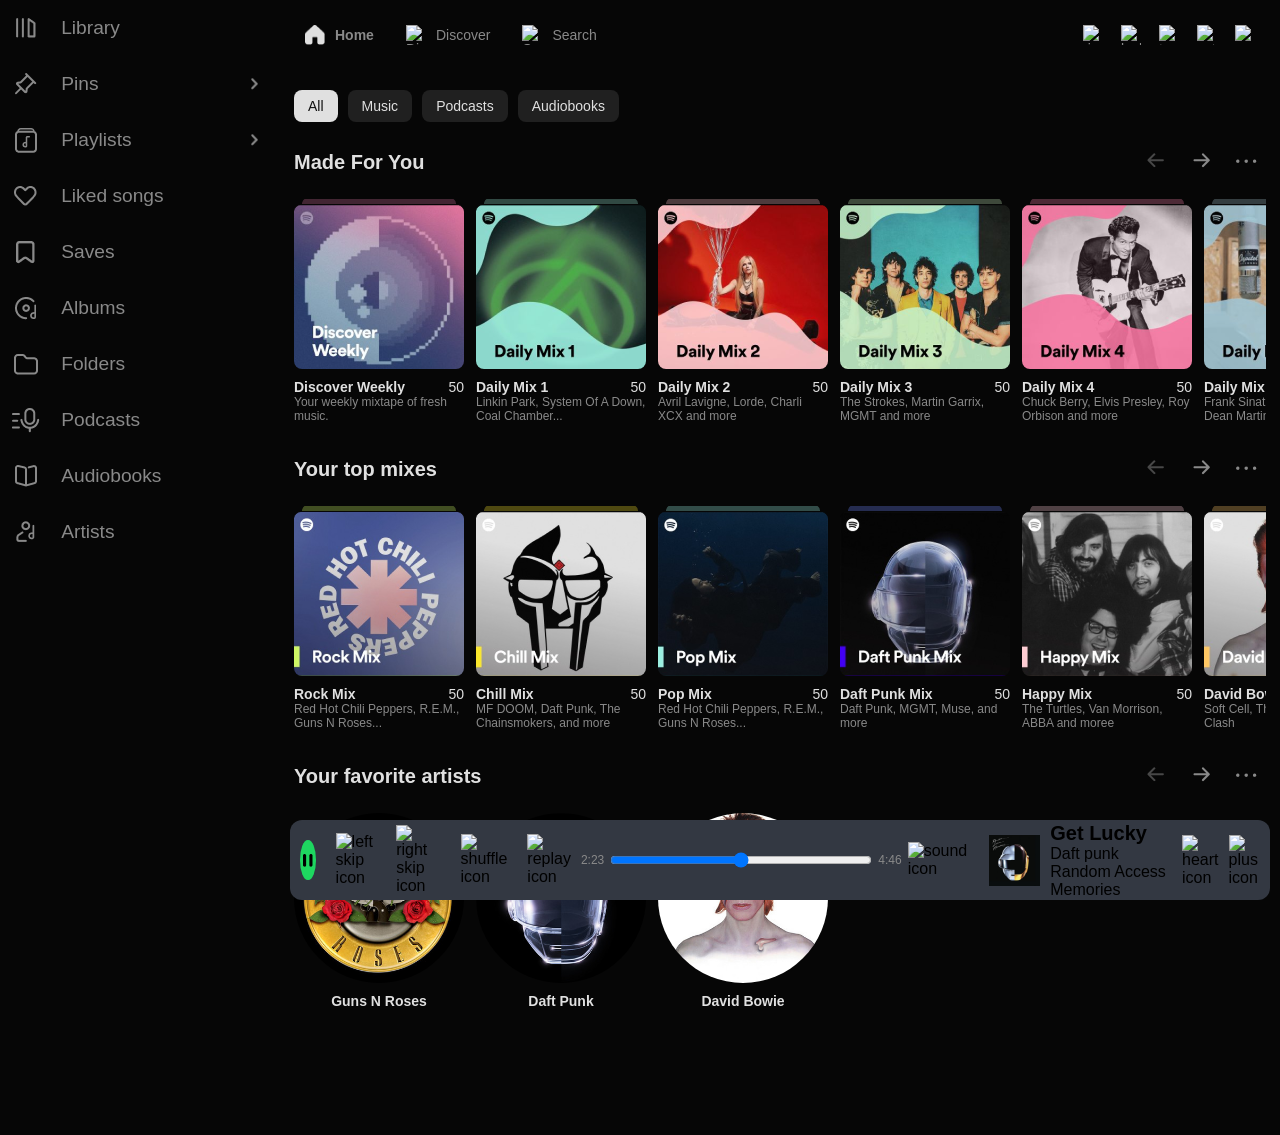
==== commit 9486e8c3: "update homemain" ====
--- a/index.html
+++ b/index.html
@@ -3,51 +3,688 @@
   <head>
     <meta charset="UTF-8" />
     <meta name="viewport" content="width=device-width, initial-scale=1.0" />
-   <link
+    <link
       href="https://api.fontshare.com/v2/css?f[]=satoshi@300,400,500,501,700&display=swap"
       rel="stylesheet"
     />
-    <link rel="stylesheet" href="./css/style.css">
-    <link rel="stylesheet" href="./css/style.css.map">
+    <link rel="stylesheet" href="css/style.css" />
     <title>spotify</title>
   </head>
   <body>
     <!--sidebar-->
     <aside class="sidebar">
-      <div class="mobile-aside">
-        <!--mobile-version-sidebar-->
-        <nav class="aside-top">
-          <a class="aside-btn" href="#">Music</a>
-          <a class="aside-btn" href="#">Podcasts</a>
-          <a class="aside-btn" href="#">Audiobooks</a>
-        </nav>
-          <img class="mobile-version-logos" src="assets/icons/homemmain.icons/switchicon.png" alt="add-home">
-      </div>
       <!--desktop-version-sidebar-->
       <div class="desktop-aside">
         <ul class="aside-elements">
-          <li><a href="#"></a><img src="./assets/icons/sidebar.icons/pin.png" alt="pin">Pins <img class="sidebar-arrow-right" src="assets/icons/sidebar.icons/sidebar.arrowicon.png" alt="arrow-right"></li>
-          <li><a href="#"></a><img src="./assets/icons/sidebar.icons/playlisticon.png" alt="Playlists">Playlists <img class="sidebar-arrow-right" src="assets/icons/sidebar.icons/sidebar.arrowicon.png" alt="arrow-right"></li>
-          <li><a href="#"></a><img src="./assets/icons/sidebar.icons/likedsongicon.png" alt="Liked-songs">Liked songs</li>
-          <li><a href="#"></a><img src="./assets/icons/sidebar.icons/savesicon.png" alt="Saves">Saves</li>
-          <li><a href="#"></a><img src="./assets/icons/sidebar.icons/albumsicon.png" alt="Albums">Albums</li>
-          <li><a href="#"></a><img src="./assets/icons/sidebar.icons/foldersicon.png" alt="Folders">Folders</li>
-          <li><a href="#"></a><img src="./assets/icons/sidebar.icons/podcastsicon.png" alt="Podcasts">Podcasts</li>
-          <li><a href="#"></a><img src="./assets/icons/sidebar.icons/audiobooksicon.png" alt="Audiobooks">Audiobooks</li>
-          <li><a href="#"></a><img src="./assets/icons/sidebar.icons/artistsicon.png" alt="Artists">Artists</li>
+          <li>
+            <a href="library.html" target="_parent">
+              <img
+                src="./assets/icons/sidebar.icons/libraryicon.png"
+                alt="pin"
+              />Library
+            </a>
+          </li>
+          <li>
+            <a href="#">
+              <img src="./assets/icons/sidebar.icons/pin.png" alt="pin" />Pins
+              <img
+                class="sidebar-arrow-right"
+                src="assets/icons/sidebar.icons/sidebar.arrowicon.png"
+                alt="arrow-right"
+              />
+            </a>
+          </li>
+          <li>
+            <a href="#">
+              <img
+                src="./assets/icons/sidebar.icons/playlisticon.png"
+                alt="Playlists"
+              />Playlists
+              <img
+                class="sidebar-arrow-right"
+                src="assets/icons/sidebar.icons/sidebar.arrowicon.png"
+                alt="arrow-right"
+              />
+            </a>
+          </li>
+          <li>
+            <a href="#">
+              <img
+                src="./assets/icons/sidebar.icons/likedsongicon.png"
+                alt="Liked-songs"
+              />Liked songs
+            </a>
+          </li>
+          <li>
+            <a href="#">
+              <img
+                src="./assets/icons/sidebar.icons/savesicon.png"
+                alt="Saves"
+              />Saves
+            </a>
+          </li>
+          <li>
+            <a href="#">
+              <img
+                src="./assets/icons/sidebar.icons/albumsicon.png"
+                alt="Albums"
+              />Albums
+            </a>
+          </li>
+          <li>
+            <a href="#">
+              <img
+                src="./assets/icons/sidebar.icons/foldersicon.png"
+                alt="Folders"
+              />Folders
+            </a>
+          </li>
+          <li>
+            <a href="#">
+              <img
+                src="./assets/icons/sidebar.icons/podcastsicon.png"
+                alt="Podcasts"
+              />Podcasts
+            </a>
+          </li>
+          <li>
+            <a href="#">
+              <img
+                src="./assets/icons/sidebar.icons/audiobooksicon.png"
+                alt="Audiobooks"
+              />Audiobooks
+            </a>
+          </li>
+          <li>
+            <a href="#">
+              <img
+                src="./assets/icons/sidebar.icons/artistsicon.png"
+                alt="Artists"
+              />Artists
+            </a>
+          </li>
         </ul>
       </div>
-        
     </aside>
+
     <!--header-->
-    <header>
-      <nav class="top-nav"></nav>
+    <header class="top-header">
+      <nav class="top-nav_links">
+        <!--LEFT ITEMS-->
+        <ul class="nav-left">
+          <li>
+            <a href="#" class="active">
+              <img
+                src="assets/icons/menu.bar.icons/home.icon.thick.png"
+                alt="Home"
+              />Home</a
+            >
+          </li>
+          <li>
+            <a href="#">
+              <img
+                src="assets/icons/menu.bar.icons/discovericon.off.png"
+                alt="Discover icon"
+              />Discover</a
+            >
+          </li>
+          <li>
+            <a href="search.html" target="_parent">
+              <img
+                src="assets/icons/menu.bar.icons/searchicon.png"
+                alt="Search icon"
+              />Search</a
+            >
+          </li>
+        </ul>
+
+        <!--RIGHT ITEMS-->
+        <ul class="nav-right">
+          <li>
+            <a href="#">
+              <img
+                src="assets/icons/menu.bar.icons/ringicon.png"
+                alt="ring icon"
+            /></a>
+          </li>
+          <li>
+            <a href="#">
+              <img
+                src="assets/icons/menu.bar.icons/lockicon.png"
+                alt="lock icon"
+            /></a>
+          </li>
+          <li>
+            <a href="#">
+              <img
+                src="assets/icons/menu.bar.icons/twomanicon.png"
+                alt="twoman icon"
+            /></a>
+          </li>
+          <li>
+            <a href="#">
+              <img
+                src="assets/icons/menu.bar.icons/settingicon.png"
+                alt="setting icon"
+            /></a>
+          </li>
+          <li>
+            <a href="#">
+              <img
+                src="assets/icons/menu.bar.icons/profileicon.png"
+                alt="profile icon"
+            /></a>
+          </li>
+        </ul>
+      </nav>
     </header>
+
+    <!-- Home main content -->
     <main>
-      <section class="main-content"></section>
+      <section class="main-content">
+        <!-- FILTER BUTTONS (All / Music / Podcasts / Audiobooks) -->
+        <div class="main-content-btns">
+          <button class="all-btn">All</button>
+          <button class="music-btn">Music</button>
+          <button class="podcast-btn">Podcasts</button>
+          <button class="audiobooks-btn">Audiobooks</button>
+        </div>
+
+        <!-- MOBILE: QUICK PICKS (Small cards grid like your screenshot) -->
+        <!-- NOTE: This section is visible on mobile. -->
+        <div class="mobile-picks">
+          <!-- Row 1 -->
+          <a class="mobile-picks-card" href="#">
+            <div class="mobile-picks-cover">
+              <img
+                alt="Get Lucky cover"
+                src="assets/images/favoriteartist.section/artist2.png"
+              />
+            </div>
+            <div class="mobile-picks-content">
+              <h4>Get Lucky (feat....)</h4>
+              <p>Daft Punk</p>
+            </div>
+          </a>
+
+          <a class="mobile-picks-card" href="#">
+            <div class="mobile-picks-cover">
+              <img
+                alt="Daily Mix 2 cover"
+                src="assets/images/madeforyou.section/album2.png"
+              />
+            </div>
+            <div class="mobile-picks-content">
+              <h4>Daily Mix 2</h4>
+              <p>Daily Mix</p>
+            </div>
+          </a>
+
+          <!-- Row 2 -->
+          <a class="mobile-picks-card" href="#">
+            <div class="mobile-picks-cover">
+              <img
+                alt="Daily Mix 1 cover"
+                src="assets/images/madeforyou.section/album1.png"
+              />
+            </div>
+            <div class="mobile-picks-content">
+              <h4>Daily Mix 1</h4>
+              <p>Daily Mix</p>
+            </div>
+          </a>
+
+          <a class="mobile-picks-card" href="#">
+            <div class="mobile-picks-cover">
+              <img
+                alt="Instant Crush cover"
+                src="assets/images/favoriteartist.section/artist2.png"
+              />
+            </div>
+            <div class="mobile-picks-content">
+              <h4>Instant Crush</h4>
+              <p>Daft Punk</p>
+            </div>
+          </a>
+
+          <!-- Row 3 -->
+          <a class="mobile-picks-card" href="#">
+            <div class="mobile-picks-cover">
+              <img
+                alt="Around the world cover"
+                src="assets/images/favoriteartist.section/artist2.png"
+              />
+            </div>
+            <div class="mobile-picks-content">
+              <h4>Around the wo...</h4>
+              <p>Daft Punk</p>
+            </div>
+          </a>
+
+          <a class="mobile-picks-card" href="#">
+            <div class="mobile-picks-cover">
+              <img
+                alt="Rock Mix cover"
+                src="assets/images/madeforyou.section/album1.png"
+              />
+            </div>
+            <div class="mobile-picks-content">
+              <h4>Rock Mix</h4>
+              <p>Rock Mix</p>
+            </div>
+          </a>
+        </div>
+
+        <!-- MADE FOR YOU SECTION -->
+        <div class="madeforyou">
+          <div class="madeforyou-header">
+            <h2>Made For You</h2>
+            <div class="nav-icon">
+              <img
+                class="arrow-left"
+                alt="arrow-left"
+                src="assets/icons/homemmain.icons/arrowlefticon.png"
+              />
+              <img
+                class="arrow-right"
+                alt="arrow-right"
+                src="assets/icons/homemmain.icons/arrowrighticon.png"
+              />
+              <img
+                alt="three-dot"
+                src="assets/icons/homemmain.icons/dots.icon.png"
+              />
+            </div>
+          </div>
+
+          <div class="madeforyou-card-section">
+            <a class="madeforyou-card" href="#">
+              <div class="card-cover">
+                <img
+                  alt="discover weekly albumcover"
+                  src="assets/images/madeforyou.section/album1.png"
+                />
+              </div>
+              <div class="card-content">
+                <h3>Discover Weekly</h3>
+                <span>50</span>
+                <p>Your weekly mixtape of fresh music.</p>
+              </div>
+            </a>
+
+            <a class="madeforyou-card" href="#">
+              <div class="card-cover">
+                <img
+                  alt="daily mix 1 albumcover"
+                  src="assets/images/madeforyou.section/album2.png"
+                />
+              </div>
+              <div class="card-content">
+                <h3>Daily Mix 1</h3>
+                <span>50</span>
+                <p>Linkin Park, System Of A Down, Coal Chamber...</p>
+              </div>
+            </a>
+
+            <a class="madeforyou-card" href="#">
+              <div class="card-cover">
+                <img
+                  alt="daily mix 2 albumcover"
+                  src="assets/images/madeforyou.section/album3.png"
+                />
+              </div>
+              <div class="card-content">
+                <h3>Daily Mix 2</h3>
+                <span>50</span>
+                <p>Avril Lavigne, Lorde, Charli XCX and more</p>
+              </div>
+            </a>
+
+            <a class="madeforyou-card" href="#">
+              <div class="card-cover">
+                <img
+                  alt="daily mix 3 albumcover"
+                  src="assets/images/madeforyou.section/album4.png"
+                />
+              </div>
+              <div class="card-content">
+                <h3>Daily Mix 3</h3>
+                <span>50</span>
+                <p>The Strokes, Martin Garrix, MGMT and more</p>
+              </div>
+            </a>
+
+            <a class="madeforyou-card" href="#">
+              <div class="card-cover">
+                <img
+                  alt="daily mix 4 albumcover"
+                  src="assets/images/madeforyou.section/album5.png"
+                />
+              </div>
+              <div class="card-content">
+                <h3>Daily Mix 4</h3>
+                <span>50</span>
+                <p>Chuck Berry, Elvis Presley, Roy Orbison and more</p>
+              </div>
+            </a>
+
+            <a class="madeforyou-card" href="#">
+              <div class="card-cover">
+                <img
+                  alt="daily mix 5 albumcover"
+                  src="assets/images/madeforyou.section/album6.png"
+                />
+              </div>
+              <div class="card-content">
+                <h3>Daily Mix 5</h3>
+                <span>50</span>
+                <p>Frank Sinatra, Gerhard Trede, Dean Martin and more</p>
+              </div>
+            </a>
+
+            <a class="madeforyou-card" href="#">
+              <div class="card-cover">
+                <img
+                  alt="nirvana radio albumcover"
+                  src="assets/images/madeforyou.section/album7.png"
+                />
+              </div>
+              <div class="card-content">
+                <h3>Nirvana Radio</h3>
+                <span>50</span>
+                <p>The Strokes, Martin Garrix, MGMT and more</p>
+              </div>
+            </a>
+
+            <a class="madeforyou-card" href="#">
+              <div class="card-cover">
+                <img
+                  alt="fall out boy radio albumcover"
+                  src="assets/images/madeforyou.section/album8.png"
+                />
+              </div>
+              <div class="card-content">
+                <h3>Fall Out Boy Radio</h3>
+                <span>50</span>
+                <p>With Panic! At The Disco, The All-American Rejects...</p>
+              </div>
+            </a>
+          </div>
+        </div>
+
+        <!-- YOUR TOP MIXES SECTION -->
+        <div class="yourtopmixes">
+          <div class="yourtopmixes-header">
+            <h2>Your top mixes</h2>
+            <div class="nav-arrows">
+              <img
+                class="arrow-left"
+                alt="arrow-left"
+                src="assets/icons/homemmain.icons/arrowlefticon.png"
+              />
+              <img
+                class="arrow-right"
+                alt="arrow-right"
+                src="assets/icons/homemmain.icons/arrowrighticon.png"
+              />
+              <img
+                class="three-dot"
+                alt="three-dot"
+                src="assets/icons/homemmain.icons/dots.icon.png"
+              />
+            </div>
+          </div>
+
+          <div class="yourtopmixes-card-section">
+            <a class="yourtopmixes-card" href="#">
+              <div class="card-cover">
+                <img
+                  alt="Rock Mix albumcover"
+                  src="assets/images/yourtopmixes.section/album2.1.png"
+                />
+              </div>
+              <div class="card-content">
+                <h3>Rock Mix</h3>
+                <span>50</span>
+                <p>Red Hot Chili Peppers, R.E.M., Guns N Roses...</p>
+              </div>
+            </a>
+
+            <a class="yourtopmixes-card" href="#">
+              <div class="card-cover">
+                <img
+                  alt="Chill Mix albumcover"
+                  src="assets/images/yourtopmixes.section/album2.2.png"
+                />
+              </div>
+              <div class="card-content">
+                <h3>Chill Mix</h3>
+                <span>50</span>
+                <p>MF DOOM, Daft Punk, The Chainsmokers, and more</p>
+              </div>
+            </a>
+
+            <a class="yourtopmixes-card" href="#">
+              <div class="card-cover">
+                <img
+                  alt="Pop Mix albumcover"
+                  src="assets/images/yourtopmixes.section/album2.3.png"
+                />
+              </div>
+              <div class="card-content">
+                <h3>Pop Mix</h3>
+                <span>50</span>
+                <p>Red Hot Chili Peppers, R.E.M., Guns N Roses...</p>
+              </div>
+            </a>
+
+            <a class="yourtopmixes-card" href="#">
+              <div class="card-cover">
+                <img
+                  alt="Daft Punk Mix albumcover"
+                  src="assets/images/yourtopmixes.section/album2.4.png"
+                />
+              </div>
+              <div class="card-content">
+                <h3>Daft Punk Mix</h3>
+                <span>50</span>
+                <p>Daft Punk, MGMT, Muse, and more</p>
+              </div>
+            </a>
+
+            <a class="yourtopmixes-card" href="#">
+              <div class="card-cover">
+                <img
+                  alt="Happy Mix albumcover"
+                  src="assets/images/yourtopmixes.section/album2.5.png"
+                />
+              </div>
+              <div class="card-content">
+                <h3>Happy Mix</h3>
+                <span>50</span>
+                <p>The Turtles, Van Morrison, ABBA and moree</p>
+              </div>
+            </a>
+
+            <a class="yourtopmixes-card" href="#">
+              <div class="card-cover">
+                <img
+                  alt="David Bowie Mix albumcover"
+                  src="assets/images/yourtopmixes.section/album2.6.png"
+                />
+              </div>
+              <div class="card-content">
+                <h3>David Bowie Mix</h3>
+                <span>50</span>
+                <p>Soft Cell, The Who and The Clash</p>
+              </div>
+            </a>
+
+            <a class="yourtopmixes-card" href="#">
+              <div class="card-cover">
+                <img
+                  alt="Upbeat Mix albumcover"
+                  src="assets/images/yourtopmixes.section/album2.7.png"
+                />
+              </div>
+              <div class="card-content">
+                <h3>Upbeat Mix</h3>
+                <span>50</span>
+                <p>Kylie Minogue, Charli XCX, Cage The Elephant and...</p>
+              </div>
+            </a>
+
+            <a class="yourtopmixes-card" href="#">
+              <div class="card-cover">
+                <img
+                  alt="60s Mix albumcover"
+                  src="assets/images/yourtopmixes.section/album2.8.png"
+                />
+              </div>
+              <div class="card-content">
+                <h3>60s Mix</h3>
+                <span>50</span>
+                <p>Chuck Berry, Skeeter David, Van Morrison and...</p>
+              </div>
+            </a>
+          </div>
+        </div>
+
+        <!-- YOUR FAVORITE ARTISTS SECTION -->
+        <div class="Yourfavoriteartists">
+          <div class="Yourfavoriteartists-header">
+            <h2>Your favorite artists</h2>
+            <div class="nav-arrows">
+              <img
+                class="arrow-left"
+                alt="arrow-left"
+                src="assets/icons/homemmain.icons/arrowlefticon.png"
+              />
+              <img
+                class="arrow-right"
+                alt="arrow-right"
+                src="assets/icons/homemmain.icons/arrowrighticon.png"
+              />
+              <img
+                class="three-dot"
+                alt="three-dot"
+                src="assets/icons/homemmain.icons/dots.icon.png"
+              />
+            </div>
+          </div>
+
+          <div class="Yourfavoriteartists-section">
+            <a class="Yourfavoriteartists-card" href="#">
+              <div class="card-cover">
+                <img
+                  alt="Guns N' Roses artist cover"
+                  src="assets/images/favoriteartist.section/artist1.png"
+                />
+              </div>
+              <div class="card-content">
+                <h3>Guns N Roses</h3>
+              </div>
+            </a>
+
+            <a class="Yourfavoriteartists-card" href="#">
+              <div class="card-cover">
+                <img
+                  alt="Daft Punk artist cover"
+                  src="assets/images/favoriteartist.section/artist2.png"
+                />
+              </div>
+              <div class="card-content">
+                <h3>Daft Punk</h3>
+              </div>
+            </a>
+
+            <a class="Yourfavoriteartists-card" href="#">
+              <div class="card-cover">
+                <img
+                  alt="David Bowie artist cover"
+                  src="assets/images/favoriteartist.section/artist3.png"
+                />
+              </div>
+              <div class="card-content">
+                <h3>David Bowie</h3>
+              </div>
+            </a>
+          </div>
+        </div>
+      </section>
     </main>
-    <footer>
-      <section class="playerbar"></section>
+
+    <!-- footer / player bar -->
+    <footer class="player-bar">
+      <section class="player-center">
+        <div class="player-controls">
+          <button class="play-btn">
+            <img
+              src="assets/icons/player.icons/musicon.icon.png"
+              alt="music icon"
+            />
+          </button>
+          <img
+            src="assets/icons/player.icons/left.skip.icon.png"
+            alt="left skip icon"
+          />
+          <img
+            src="assets/icons/player.icons/right.skip.icon.png"
+            alt="right skip icon"
+          />
+          <img
+            src="assets/icons/player.icons/shuffle.icon.png"
+            alt="shuffle icon"
+          />
+          <img
+            src="assets/icons/player.icons/replay.icon.png"
+            alt="replay icon"
+          />
+        </div>
+        <div class="progress">
+          <span>2:23</span>
+          <input type="range" />
+          <span>4:46</span>
+          <img
+            src="assets/icons/player.icons/sound.icon.png"
+            alt="sound icon"
+          />
+        </div>
+      </section>
+      <section class="player-right">
+        <img
+          src="assets/icons/player.icons/getlucky.png"
+          alt="get lucky icon"
+        />
+        <div class="track-info">
+          <h3>Get Lucky</h3>
+          <p>Daft punk</p>
+          <p>Random Access Memories</p>
+        </div>
+        <img src="assets/icons/player.icons/heart.icon.png" alt="heart icon" />
+        <img src="assets/icons/player.icons/plus.icon.png" alt="plus icon" />
+        <img
+          src="assets/icons/player.icons/pc-lyrics.icon.png"
+          alt="lyrics icon"
+        />
+        <img
+          src="assets/icons/player.icons/dinamic.icon.png"
+          alt="dinamic icon"
+        />
+        <img src="assets/icons/homemmain.icons/dots.icon.png" alt="dots icon" />
+        <img
+          src="assets/icons/player.icons/vertical.line.icon.png"
+          alt="vertical line icon"
+        />
+        <img
+          src="assets/icons/player.icons/circle.icon.png"
+          alt="circle icon"
+        />
+        <img
+          src="assets/icons/player.icons/burger.icon.png"
+          alt="burger icon"
+        />
+      </section>
     </footer>
   </body>
 </html>
--- a/css/style.css
+++ b/css/style.css
@@ -1,11 +1,8 @@
-body {
-  font-family: "Satoshi", sans-serif;
-}
-
 * {
   margin: 0;
   padding: 0;
   box-sizing: border-box;
+  font-family: "Satoshi", sans-serif;
 }
 
 a {
@@ -20,6 +17,12 @@
 button {
   border: 0;
   background-color: transparent;
+  color: inherit;
+  font-family: inherit;
+}
+
+body {
+  font-family: "Satoshi", sans-serif;
 }
 
 .player-bar {
@@ -117,54 +120,6 @@
 }
 
 .player-right {
-.mobile-aside {
-  height: 100px;
-  width: 100%;
-  background-color: #111111;
-  display: flex;
-  justify-content: space-between;
-  align-items: flex-end;
-  padding: 1rem;
-}
-.mobile-aside .aside-btn {
-  background-color: #202020;
-  border-radius: 8px;
-  color: #E0E0E0;
-  padding: 8px 15px;
-  font-family: Satoshi;
-  font-weight: 400;
-  font-style: Regular;
-  font-size: 12px;
-  line-height: 100%;
-  letter-spacing: 3%;
-  color: #E0E0E0;
-}
-.mobile-aside img {
-  width: 19px;
-  height: 16px;
-}
-
-.desktop-aside {
-  width: clamp(250px, 27.5vw, 300px);
-  height: 100vh;
-  background-color: #111111;
-  color: #898989;
-  display: flex;
-  flex-direction: column;
-  gap: 20px;
-  font-family: Satoshi;
-  font-weight: 400;
-  font-style: Regular;
-  font-size: 14px;
-  line-height: 100%;
-  letter-spacing: 3%;
-  color: #898989;
-}
-.desktop-aside li {
-  font-size: clamp(14px, 1.2rem, 2rem);
-  width: 100%;
-  height: 10%;
-  padding: 10px 0px;
   display: flex;
   align-items: center;
   gap: 10px;
@@ -201,8 +156,643 @@
     display: none;
   }
 }
+header,
+main,
+footer,
+.top-header {
+  margin-left: 280px;
+  width: calc(100% - 280px);
+}
+
+.top-header {
+  display: flex;
+  background-color: #060606;
+  padding: 25px;
+  box-sizing: border-box;
+}
+
+.top-nav_links {
+  display: flex;
+  flex-direction: row;
+  justify-content: space-between;
+  align-items: center;
+  width: 100%;
+  margin: 0;
+  padding: 0;
+  bottom: 70px;
+  left: 0;
+}
+.top-nav_links ul {
+  list-style: none;
+  display: flex;
+  flex-direction: row;
+  align-items: center;
+  margin: 0;
+  padding: 0;
+}
+.top-nav_links a {
+  display: flex;
+  align-items: center;
+  gap: 10px;
+  text-decoration: none;
+  color: #898989;
+  font-size: 14px;
+}
+.top-nav_links a img {
+  width: 20px;
+  height: 20px;
+}
+.top-nav_links a:hover {
+  color: #E0E0E0;
+}
+
+.nav-left {
+  gap: 32px;
+}
+
+.nav-right {
+  gap: 18px;
+}
+
+.active {
+  color: #E0E0E0;
+  font-weight: 600;
+}
+
+@media (max-width: 768px) {
+  .top-nav_links {
+    position: fixed;
+    bottom: 0;
+    left: 0;
+    width: 100%;
+    justify-content: space-around;
+    background-color: #060606;
+    padding: 12px 0;
+  }
+  .nav-right {
+    display: none;
+  }
+  body {
+    padding-bottom: 70px;
+  }
+}
+@media (max-width: 768px) and (max-width: 768px) {
+  header,
+  main, footer,
+  .top-header {
+    margin-left: 0;
+    width: 100%;
+  }
+}
+@media (max-width: 768px) and (max-width: 500px) {
+  .top-nav_links {
+    flex-direction: column;
+    gap: 15px;
+    align-items: flex-start;
+  }
+  .push-right {
+    margin-left: 0;
+  }
+}
+.main-content {
+  background: #060606;
+  color: #E0E0E0;
+  padding: 16px 0px;
+}
+
+.yourtopmixes-card,
+.madeforyou-card {
+  display: flex;
+  flex-wrap: wrap;
+}
+
+.card-cover {
+  width: 170px;
+  height: 170px;
+  border-radius: 8px;
+  overflow: hidden;
+}
+.card-cover img {
+  width: 100%;
+  height: 100%;
+  object-fit: cover;
+  display: block;
+}
+
+.main-content-btns {
+  display: flex;
+  gap: 10px;
+  align-items: center;
+  overflow-x: auto;
+  padding: 4px 14px;
+}
+.main-content-btns button {
+  flex: 0 0 auto;
+  font-size: 14px;
+  color: #E0E0E0;
+  background: #202020;
+  padding: 8px 14px;
+  border-radius: 8px;
+  cursor: pointer;
+  transition: background 0.15s ease, border-color 0.15s ease;
+}
+.main-content-btns button:hover {
+  background: rgba(146, 138, 138, 0.1);
+  border-color: rgba(189, 174, 174, 0.16);
+}
+.main-content-btns .all-btn {
+  display: none;
+}
+
+.mobile-picks {
+  display: grid;
+  grid-template-columns: repeat(2, minmax(0, 1fr));
+  gap: 12px;
+  margin: 8px 15px;
+}
+
+.mobile-picks-card {
+  display: flex;
+  align-items: center;
+  gap: 10px;
+  background: rgba(255, 255, 255, 0.05);
+  border: 1px solid rgba(255, 255, 255, 0.06);
+  border-radius: 12px;
+  padding: 10px;
+  min-height: 64px;
+}
+
+.mobile-picks-cover {
+  width: 44px;
+  height: 44px;
+  border-radius: 10px;
+  overflow: hidden;
+  flex: 0 0 auto;
+}
+.mobile-picks-cover img {
+  width: 100%;
+  height: 100%;
+  display: block;
+  object-fit: cover;
+}
+
+.mobile-picks-content {
+  min-width: 0;
+}
+.mobile-picks-content h4 {
+  font-size: 16px;
+  font-weight: 700;
+  margin: 0;
+  white-space: nowrap;
+  overflow: hidden;
+  text-overflow: ellipsis;
+}
+.mobile-picks-content p {
+  font-size: 12px;
+  color: #898989;
+  margin: 4px 0 0;
+  white-space: nowrap;
+  overflow: hidden;
+  text-overflow: ellipsis;
+}
+
+.madeforyou-header {
+  display: flex;
+  align-items: center;
+  justify-content: space-between;
+  padding: 14px;
+}
+
+h2 {
+  font-size: 20px;
+  color: #E0E0E0;
+}
+
+.arrow-left {
+  display: none;
+}
+
+.arrow-right {
+  display: none;
+}
+
+.madeforyou-card-section {
+  display: flex;
+  align-items: center;
+  gap: 12px;
+  margin: 0px 14px;
+  overflow-x: auto;
+  overflow-y: hidden;
+  scroll-snap-type: x mandatory;
+  -webkit-overflow-scrolling: touch;
+  scrollbar-width: none;
+}
+.madeforyou-card-section::-webkit-scrollbar {
+  display: none;
+}
+.madeforyou-card-section .madeforyou-card {
+  height: 100%;
+}
+
+.card-content {
+  display: flex;
+  justify-content: space-between;
+  flex-wrap: wrap;
+  padding: 10px 0px;
+}
+.card-content h3, .card-content span {
+  font-size: 14px;
+  color: #E0E0E0;
+}
+.card-content P {
+  font-size: 12px;
+  color: #898989;
+}
+
+.yourtopmixes-header {
+  display: flex;
+  align-items: center;
+  justify-content: space-between;
+  padding: 14px;
+}
+
+.yourtopmixes-card-section {
+  display: flex;
+  align-items: center;
+  gap: 12px;
+  margin: 0px 14px;
+  overflow-x: auto;
+  overflow-y: hidden;
+  scroll-snap-type: x mandatory;
+  -webkit-overflow-scrolling: touch;
+  scrollbar-width: none;
+}
+.yourtopmixes-card-section::-webkit-scrollbar {
+  display: none;
+}
+.yourtopmixes-card-section .yourtopmixes-card {
+  height: 100%;
+}
+
+.Yourfavoriteartists-header {
+  display: flex;
+  align-items: center;
+  justify-content: space-between;
+  padding: 14px;
+}
+
+.Yourfavoriteartists-section {
+  display: flex;
+  align-items: center;
+  gap: 12px;
+  margin: 0px 14px;
+  overflow-x: auto;
+  overflow-y: hidden;
+  scroll-snap-type: x mandatory;
+  -webkit-overflow-scrolling: touch;
+  scrollbar-width: none;
+}
+.Yourfavoriteartists-section::-webkit-scrollbar {
+  display: none;
+}
+.Yourfavoriteartists-section img {
+  height: 170px;
+  width: 170px;
+  border-radius: 50%;
+}
+.Yourfavoriteartists-section .card-content {
+  display: flex;
+  justify-content: center;
+}
+.Yourfavoriteartists-section .card-content h3 {
+  color: #E0E0E0;
+}
+
+.Yourfavoriteartists-section {
+  margin-bottom: 100px;
+}
+
+.Yourfavoriteartists-card {
+  display: flex;
+  flex-direction: column;
+  align-items: center;
+  flex-wrap: nowrap;
+  width: 170px;
+}
+
+@media (min-width: 500px) {
+  .main-content-btns .all-btn {
+    display: unset;
+    background: #E0E0E0;
+    color: #111111;
+  }
+  .main-content-btns .all-btn:hover {
+    background: #E0E0E0;
+    border-color: transparent;
+    cursor: default;
+  }
+  .mobile-picks {
+    display: none;
+  }
+  .arrow-left {
+    display: unset;
+  }
+  .arrow-right {
+    display: unset;
+  }
+}
+.sidebar {
+  position: fixed;
+  top: 0;
+  left: 0;
+  height: 100vh;
+  z-index: 100;
+}
+
+.desktop-aside {
+  width: 280px;
+  height: 100vh;
+  background-color: #060606;
+  color: #898989;
+  display: flex;
+  flex-direction: column;
+  gap: 20px;
+  font-family: "Satoshi", sans-serif;
+  font-weight: 400;
+  font-style: Regular;
+  font-size: 14px;
+  line-height: 100%;
+  letter-spacing: 3%;
+  color: #898989;
+}
+.desktop-aside ul {
+  display: flex;
+  flex-direction: column;
+}
+.desktop-aside li {
+  font-size: clamp(14px, 1.2rem, 2rem);
+  width: 100%;
+  height: 10%;
+  padding: 10px 0px;
+  display: flex;
+  align-items: center;
+  gap: 10px;
+}
+.desktop-aside li a {
+  display: flex;
+  align-items: center;
+  width: 100%;
+  gap: 10px;
+}
+.desktop-aside li img {
+  width: 4vw;
+  height: 4vh;
+  object-fit: scale-down;
+}
+.desktop-aside li .sidebar-arrow-right {
+  margin-left: auto;
+}
+
+@media (max-width: 768px) {
+  .desktop-aside {
+    display: none;
+  }
+}
+body {
+  background-color: #060606;
+}
+
+main {
+  background-color: #060606;
+}
+
+.library-header {
+  padding: 16px 16px 0;
+}
+
+.library-nav {
+  display: flex;
+  flex-direction: column;
+  gap: 12px;
+  margin-bottom: 8px;
+}
+
+.library-search {
+  display: flex;
+  align-items: center;
+  background-color: #202020;
+  border-radius: 8px;
+  padding: 10px 14px;
+  gap: 10px;
+}
+.library-search input {
+  flex: 1;
+  background: none;
+  border: none;
+  outline: none;
+  color: #E0E0E0;
+  font-family: "Satoshi", sans-serif;
+  font-size: 16px;
+}
+.library-search input::placeholder {
+  color: #898989;
+}
+.library-search .library-search-btn,
+.library-search .library-toolbar-add {
+  display: flex;
+  align-items: center;
+  justify-content: center;
+  padding: 0;
+}
+.library-search .library-search-btn img,
+.library-search .library-toolbar-add img {
+  width: 20px;
+  height: 20px;
+  filter: brightness(0.7);
+}
+
+.search-content {
+  display: flex;
+  align-items: center;
+  gap: 8px;
+}
+.search-content .library-search {
+  flex: 1;
+  min-width: 0;
+}
+.search-content .library-toolbar-add {
+  flex-shrink: 0;
+  display: flex;
+  align-items: center;
+  justify-content: center;
+}
+.search-content .library-toolbar-add img {
+  width: 30px;
+  height: 30px;
+}
+
+.library-toolbar-views {
+  display: flex;
+  align-items: center;
+  gap: 4px;
+}
+
+.library-toolbar-sort {
+  display: flex;
+  align-items: center;
+  gap: 6px;
+  padding: 6px 10px;
+  border-radius: 20px;
+  font-size: 14px;
+  color: #898989;
+}
+.library-toolbar-sort img {
+  width: 30px;
+  height: 30px;
+}
+
+.resent {
+  display: none;
+}
+
+.library-toolbar-btn {
+  display: flex;
+  align-items: center;
+  justify-content: center;
+  width: 36px;
+  height: 36px;
+}
+.library-toolbar-btn img {
+  width: 20px;
+  height: 20px;
+}
+
+.library-list {
+  display: flex;
+  flex-direction: column;
+}
+
+.library-list-item {
+  display: flex;
+  align-items: center;
+  justify-content: space-between;
+  padding: 22px 0;
+  border-bottom: 1px solid #323232;
+}
+.library-list-item .library-list-item-title {
+  font-size: 20px;
+  color: #E0E0E0;
+}
+.library-list-item .library-list-item-arrow img {
+  width: 16px;
+  height: 16px;
+}
+
+.library-content {
+  display: none;
+}
+
+.library-nav-desktop {
+  display: none;
+}
+
+@media (min-width: 500px) {
+  .library-header {
+    display: none;
+  }
+  .library-nav-desktop {
+    display: unset;
+  }
+  .library-content {
+    display: unset;
+  }
+  .library-nav-desktop {
+    display: flex;
+    align-items: center;
+    justify-content: space-between;
+    padding: 12px 24px;
+  }
+  .library-nav-desktop-left {
+    display: flex;
+    align-items: center;
+    gap: 35px;
+  }
+  .library-nav-sort {
+    display: flex;
+    align-items: center;
+    gap: 5px;
+  }
+  .library-nav-sort img {
+    width: 40px;
+    height: 40px;
+  }
+  .library-row-one,
+  .library-row-two,
+  .library-row-three {
+    display: flex;
+    gap: 11px;
+    margin: 30px 14px;
+    overflow-x: auto;
+    overflow-y: hidden;
+    scroll-snap-type: x mandatory;
+    -webkit-overflow-scrolling: touch;
+    scrollbar-width: none;
+  }
+  .library-row-one::-webkit-scrollbar,
+  .library-row-two::-webkit-scrollbar,
+  .library-row-three::-webkit-scrollbar {
+    display: none;
+  }
+  .library-row-one .madeforyou-card,
+  .library-row-two .madeforyou-card,
+  .library-row-three .madeforyou-card {
+    height: 100%;
+  }
+  .library-card {
+    width: 170px;
+  }
+  .library-card-content {
+    display: flex;
+    justify-content: space-between;
+    flex-wrap: wrap;
+    padding: 10px 0px;
+    height: auto;
+  }
+  .library-card-content h3, .library-card-content span {
+    font-size: 14px;
+    color: #E0E0E0;
+  }
+  .library-card-content p {
+    font-size: 12px;
+    color: #898989;
+    width: 100%;
+  }
+}
+.library-card-cover {
+  width: 170px;
+  height: 170px;
+  border-radius: 8px;
+  overflow: hidden;
+  position: relative;
+}
+.library-card-cover img:not(.pin) {
+  width: 100%;
+  height: 100%;
+  object-fit: cover;
+  display: block;
+}
+
+.pin {
+  position: absolute;
+  top: 1px;
+  right: 1px;
+  width: 40px;
+  height: 40px;
+  z-index: 1;
+}
+
 .search-mobile {
-  background-color: #111111;
+  background-color: #060606;
 }
 
 .mobile-header-search {
@@ -277,7 +867,7 @@
 
 .discover-card {
   width: 100%;
-  aspect-ratio: 1.7/1;
+  height: 100px;
   border-radius: 10px;
   position: relative;
   background-color: rgb(30, 50, 100);
@@ -290,6 +880,7 @@
   top: 20px;
   z-index: 2;
   color: rgb(255, 255, 255);
+  background-color: transparent;
   font-family: "Satoshi";
   font-weight: 900;
   font-style: Black;
@@ -317,4 +908,148 @@
   padding: 10px;
 }
 
+@media (max-width: 768px) {
+  .search-desktop {
+    display: none;
+  }
+}
+@media (min-width: 768px) {
+  .search-mobile {
+    display: block;
+  }
+  .mobile-header-search {
+    display: none;
+  }
+  .recent-searches {
+    width: 100%;
+    max-width: 800px;
+  }
+  .mobile-main-search {
+    position: static;
+  }
+  .Discover {
+    display: grid;
+    grid-template-columns: repeat(auto-fill, minmax(170px, 1fr));
+    gap: 20px;
+    padding: 10px;
+  }
+  .discover-card {
+    height: 170px;
+    width: 100%;
+    aspect-ratio: 1/1;
+  }
+  .discover-card img {
+    width: 104px;
+    height: 104px;
+    top: 50%;
+    left: 50%;
+  }
+  .genres {
+    opacity: 1;
+  }
+}
+.recent-searches {
+  width: 70%;
+  height: 280px;
+}
+.recent-searches h3 {
+  font-family: "Satoshi", sans-serif;
+  font-weight: 700;
+  font-style: Bold;
+  font-size: 20px;
+  leading-trim: NONE;
+  line-height: 100%;
+  letter-spacing: 3%;
+  color: #E0E0E0;
+  padding: 20px;
+}
+
+.recent-searches-list {
+  width: 100%;
+  height: inherit;
+  display: flex;
+  flex-direction: row;
+  gap: 30px;
+}
+
+.recent-searches-card, .square-image {
+  width: 170px;
+  height: 205px;
+  display: flex;
+  justify-content: space-between;
+  flex-direction: column;
+  opacity: 1;
+  font-family: "Satoshi", sans-serif;
+  font-weight: 400;
+  font-style: Regular;
+  font-size: 14px;
+  line-height: 100%;
+  letter-spacing: 3%;
+  color: #898989;
+  color: #E0E0E0;
+  position: relative;
+  text-align: center;
+}
+.recent-searches-card .main-image, .square-image .main-image {
+  width: 170px;
+  height: auto;
+  object-fit: cover;
+  border-radius: 50%;
+}
+.recent-searches-card .cancel-icon, .square-image .cancel-icon {
+  width: 40px;
+  height: 40px;
+  color: #E0E0E0;
+  position: absolute;
+  top: 0.5px;
+  left: 130px;
+}
+
+.square-image {
+  height: 172px;
+  position: relative;
+}
+.square-image .background-image {
+  position: absolute;
+  left: 8%;
+  top: -6px;
+  width: 146px;
+  height: 6px;
+  opacity: 1;
+  border-top-left-radius: 7.32px;
+  border-top-right-radius: 7.32px;
+  background-color: rgba(98, 120, 177, 0.3);
+}
+.square-image .main {
+  width: 170px;
+  height: auto;
+  object-fit: cover;
+  border-radius: 7px;
+}
+
+.text-box {
+  display: flex;
+  flex-direction: column;
+  gap: 10px;
+  text-align: left;
+  padding-top: 10px;
+}
+.text-box .music-name {
+  font-family: "Satoshi", sans-serif;
+  font-weight: 500;
+  font-style: medium;
+  font-size: 14px;
+  line-height: 100%;
+  letter-spacing: 3%;
+  color: #E0E0E0;
+}
+.text-box p {
+  font-family: "Satoshi", sans-serif;
+  font-weight: 400;
+  font-style: normal;
+  font-size: 12px;
+  line-height: 100%;
+  letter-spacing: 3%;
+}
+
 /*# sourceMappingURL=style.css.map */
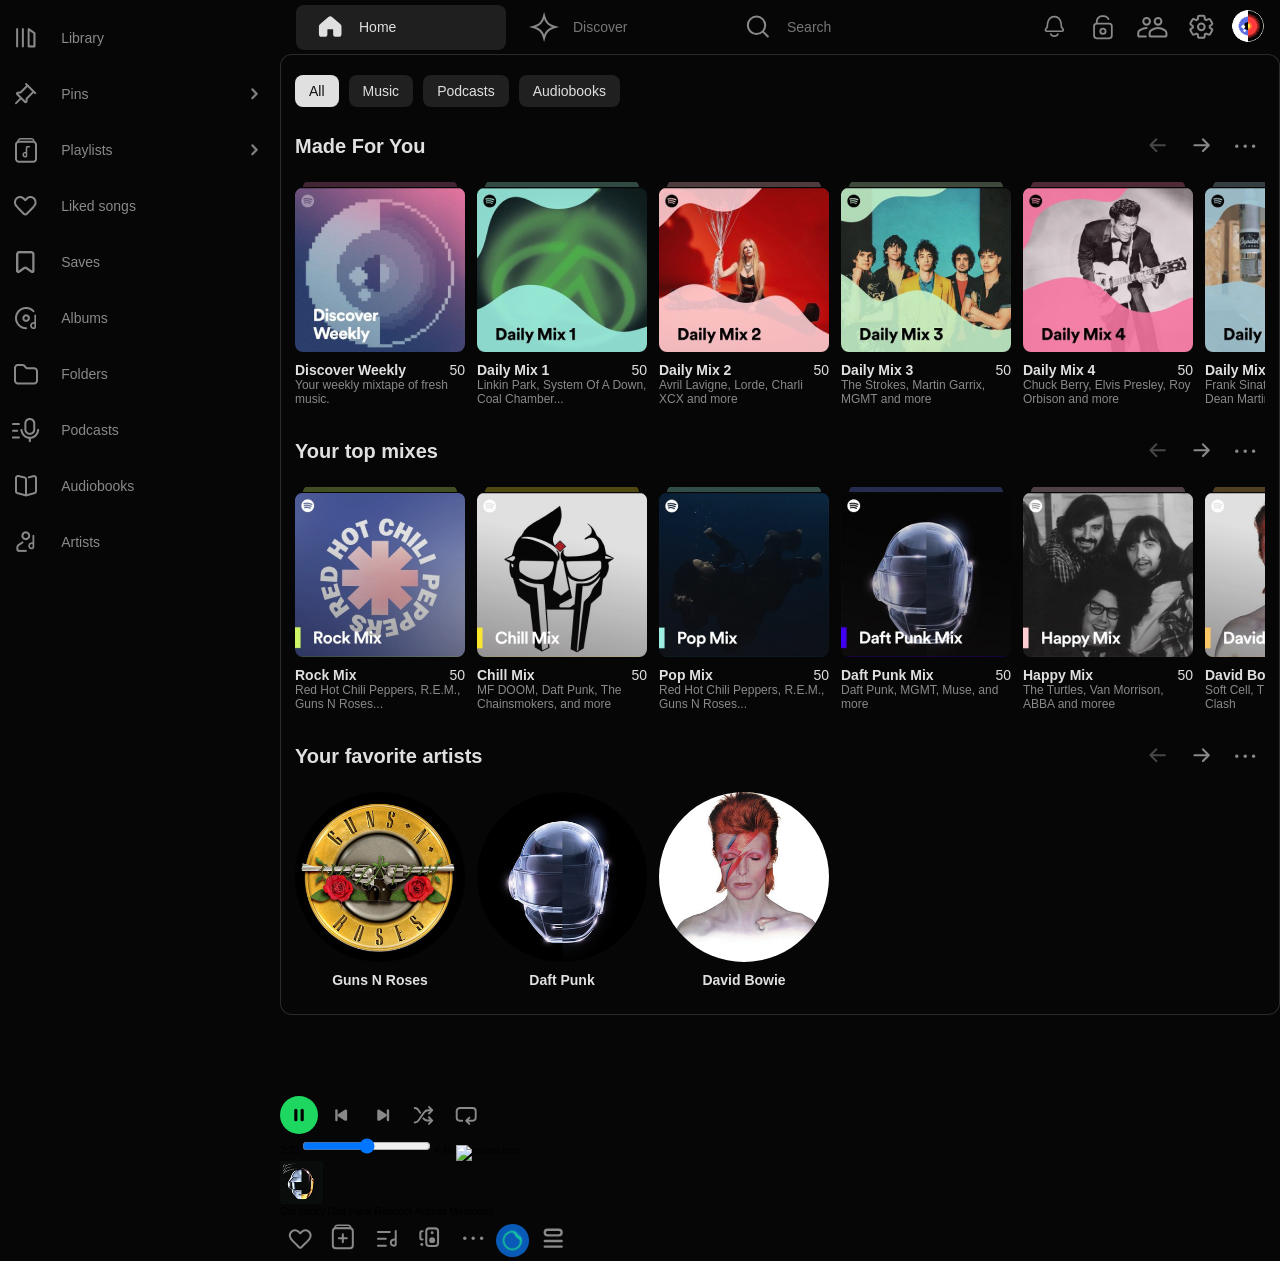
==== commit 6ccba9d4: "start responsive player and header" ====
--- a/index.html
+++ b/index.html
@@ -108,74 +108,67 @@
     </aside>
 
     <!--header-->
-    <header class="top-header">
-      <nav class="top-nav_links">
-        <!--LEFT ITEMS-->
-        <ul class="nav-left">
-          <li>
-            <a href="#" class="active">
-              <img
-                src="assets/icons/menu.bar.icons/home.icon.thick.png"
-                alt="Home"
-              />Home</a
-            >
-          </li>
-          <li>
-            <a href="#">
-              <img
-                src="assets/icons/menu.bar.icons/discovericon.off.png"
-                alt="Discover icon"
-              />Discover</a
-            >
-          </li>
-          <li>
-            <a href="search.html" target="_parent">
-              <img
-                src="assets/icons/menu.bar.icons/searchicon.png"
-                alt="Search icon"
-              />Search</a
-            >
-          </li>
-        </ul>
-
-        <!--RIGHT ITEMS-->
-        <ul class="nav-right">
-          <li>
-            <a href="#">
-              <img
-                src="assets/icons/menu.bar.icons/ringicon.png"
-                alt="ring icon"
-            /></a>
-          </li>
-          <li>
-            <a href="#">
-              <img
-                src="assets/icons/menu.bar.icons/lockicon.png"
-                alt="lock icon"
-            /></a>
-          </li>
-          <li>
-            <a href="#">
-              <img
-                src="assets/icons/menu.bar.icons/twomanicon.png"
-                alt="twoman icon"
-            /></a>
-          </li>
-          <li>
-            <a href="#">
-              <img
-                src="assets/icons/menu.bar.icons/settingicon.png"
-                alt="setting icon"
-            /></a>
-          </li>
-          <li>
-            <a href="#">
-              <img
-                src="assets/icons/menu.bar.icons/profileicon.png"
-                alt="profile icon"
-            /></a>
-          </li>
-        </ul>
+
+    <header class="site-header">
+      <nav class="header-nav">
+        <!-- left side -->
+        <div class="nav-left">
+          <a href="#" class="nav-item active">
+            <img
+              alt="home. icon"
+              src="assets/icons/menu.bar.icons/home.active.icon.svg"
+            />
+            <span>Home</span>
+          </a>
+          <a href="#" class="nav-item">
+            <img
+              alt="discover icon"
+              src="assets/icons/menu.bar.icons/star.off.icon.svg"
+            />
+            <span>Discover</span>
+          </a>
+          <a href="#" class="nav-item">
+            <img
+              alt="search icon"
+              src="assets/icons/menu.bar.icons/search.off.icon.svg"
+            />
+            <span>Search</span>
+          </a>
+        </div>
+
+        <!-- right side -->
+        <div class="nav-right">
+          <button class="icon-btn" title="Notifications">
+            <img
+              alt="nofication icon"
+              src="assets/icons/menu.bar.icons/bell.icon.svg"
+            />
+          </button>
+          <button class="icon-btn" title="Lock">
+            <img
+              alt="lock icon"
+              src="assets/icons/menu.bar.icons/lock.icon.svg"
+            />
+          </button>
+          <button class="icon-btn" title="Friends">
+            <img
+              alt="firiends icon"
+              src="assets/icons/menu.bar.icons/twoman.icon.svg"
+            />
+          </button>
+          <button class="icon-btn" title="Settings">
+            <img
+              alt="settings icon"
+              src="assets/icons/menu.bar.icons/setting.icon.svg"
+            />
+          </button>
+          <button class="avatar-btn">
+            <img
+              alt="avatar icon"
+              src="assets/icons/menu.bar.icons/profile.icon.svg"
+            />
+          </button>
+        </div>
       </nav>
     </header>
 
@@ -616,74 +609,141 @@
 
     <!-- footer / player bar -->
     <footer class="player-bar">
-      <section class="player-center">
-        <div class="player-controls">
-          <button class="play-btn">
-            <img
-              src="assets/icons/player.icons/musicon.icon.png"
-              alt="music icon"
-            />
-          </button>
+      <!-- Left: Controls -->
+      <div class="player-controls">
+        <button class="btn btn-play" aria-label="Pause">
           <img
-            src="assets/icons/player.icons/left.skip.icon.png"
-            alt="left skip icon"
+            alt="pause button"
+            src="assets/icons/player.icons/play button.svg"
           />
+        </button>
+        <button>
+          <img alt="Previous" src="assets/icons/player.icons/skip.left.svg" />
+        </button>
+        <button>
+          <img alt="next" src="assets/icons/player.icons/skip.right.svg" />
+        </button>
+        <button>
+          <img alt="shuffle" src="assets/icons/player.icons/suffle.svg" />
+        </button>
+        <button>
+          <img alt="repeat" src="assets/icons/player.icons/restart.svg" />
+        </button>
+      </div>
+
+      <div class="progress">
+        <span>2:23</span>
+        <input type="range" />
+        <span>4:46</span>
+        <img src="assets/icons/player.icons/sound.icon.png" alt="sound icon" />
+      </div>
+
+      <!-- Right: Track info -->
+      <div class="player-track">
+        <img
+          class="player-cover"
+          src="assets/icons/player.icons/album.cover.png"
+          alt="album cover"
+        />
+        <div class="player__meta">
+          <span class="player-song">Get Lucky</span>
+          <span class="player-artist">Daft Punk</span>
+          <span class="player-album">Random Access Memories</span>
+        </div>
+      </div>
+
+      <!-- Actions -->
+      <div class="player-actions">
+        <button>
+          <img alt="heart icon" src="assets/icons/player.icons/pc-like.svg" />
+        </button>
+        <button>
+          <img alt="plus icon" src="assets/icons/player.icons/plus.svg" />
+        </button>
+        <button>
           <img
-            src="assets/icons/player.icons/right.skip.icon.png"
-            alt="right skip icon"
+            alt="lyrics icon"
+            src="assets/icons/player.icons/pc-lyrics.svg"
           />
-          <img
-            src="assets/icons/player.icons/shuffle.icon.png"
-            alt="shuffle icon"
-          />
-          <img
-            src="assets/icons/player.icons/replay.icon.png"
-            alt="replay icon"
-          />
-        </div>
-        <div class="progress">
-          <span>2:23</span>
-          <input type="range" />
-          <span>4:46</span>
-          <img
-            src="assets/icons/player.icons/sound.icon.png"
-            alt="sound icon"
-          />
-        </div>
-      </section>
-      <section class="player-right">
-        <img
-          src="assets/icons/player.icons/getlucky.png"
-          alt="get lucky icon"
-        />
-        <div class="track-info">
-          <h3>Get Lucky</h3>
-          <p>Daft punk</p>
-          <p>Random Access Memories</p>
-        </div>
-        <img src="assets/icons/player.icons/heart.icon.png" alt="heart icon" />
-        <img src="assets/icons/player.icons/plus.icon.png" alt="plus icon" />
-        <img
-          src="assets/icons/player.icons/pc-lyrics.icon.png"
-          alt="lyrics icon"
-        />
-        <img
-          src="assets/icons/player.icons/dinamic.icon.png"
-          alt="dinamic icon"
-        />
-        <img src="assets/icons/homemmain.icons/dots.icon.png" alt="dots icon" />
-        <img
-          src="assets/icons/player.icons/vertical.line.icon.png"
-          alt="vertical line icon"
-        />
-        <img
-          src="assets/icons/player.icons/circle.icon.png"
-          alt="circle icon"
-        />
-        <img
-          src="assets/icons/player.icons/burger.icon.png"
-          alt="burger icon"
-        />
+        </button>
+        <button>
+          <img alt="icon" src="assets/icons/player.icons/dinamik.svg" />
+        </button>
+        <button>
+          <img alt="dots" src="assets/icons/player.icons/pc-playing-more.svg" />
+        </button>
+        <button>
+          <img alt="dj icon" src="assets/icons/player.icons/image 19.svg" />
+        </button>
+        <button>
+          <img alt="queue" src="assets/icons/player.icons/pc-queue.svg" />
+        </button>
+      </div>
+
+      <!-- Mobile Player Bar -->
+      <section class="mobile-player-bar">
+        <!-- Mini Player -->
+        <div class="mini-player">
+          <div class="mini-player-left">
+            <img
+              class="mini-player-cover"
+              src="assets/icons/mob.player.icon/album.cover.png"
+              alt="Get Lucky cover"
+            />
+            <div class="mini-player-info">
+              <h4>Get Lucky (feat. Pharrell Willia...</h4>
+              <p>Daft Punk</p>
+            </div>
+          </div>
+          <div class="mini-player-controls">
+            <button>
+              <img src="assets/icons/mob.player.icon/plus.svg" alt="add" />
+            </button>
+            <button>
+              <img src="assets/icons/mob.player.icon/play.svg" alt="play" />
+            </button>
+          </div>
+          <!-- Progress bar -->
+          <div class="mini-player-progress">
+            <div class="mini-player-progress-bar"></div>
+          </div>
+        </div>
+
+        <!-- Bottom Nav -->
+        <nav class="mobile-bottom-nav">
+          <a href="#" class="mobile-nav-item active">
+            <img
+              src="assets/icons/menu.bar.icons/home.active.icon.svg"
+              alt="Home"
+            />
+            <span>Home</span>
+          </a>
+          <a href="#" class="mobile-nav-item">
+            <img
+              src="assets/icons/menu.bar.icons/star.off.icon.svg"
+              alt="Discover"
+            />
+            <span>Discover</span>
+          </a>
+          <a href="#" class="mobile-nav-item">
+            <img
+              src="assets/icons/menu.bar.icons/search.off.icon.svg"
+              alt="Search"
+            />
+            <span>Search</span>
+          </a>
+          <a href="library.html" class="mobile-nav-item">
+            <img
+              src="assets/icons/menu.bar.icons/library.icon.svg"
+              alt="Library"
+            />
+            <span>Library</span>
+          </a>
+          <a href="#" class="mobile-nav-item">
+            <img src="assets/icons/menu.bar.icons/me icon.svg" alt="Me" />
+            <span>Me</span>
+          </a>
+        </nav>
       </section>
     </footer>
   </body>
--- a/css/style.css
+++ b/css/style.css
@@ -25,239 +25,216 @@
   font-family: "Satoshi", sans-serif;
 }
 
-.player-bar {
+.player-center,
+.player-right {
+  display: none;
+}
+
+.mobile-player-bar {
+  display: flex;
+  flex-direction: column;
   position: fixed;
   bottom: 0;
-  left: 10px;
-  right: 10px;
-  width: auto;
+  left: 0;
+  width: 100%;
+  z-index: 999;
+  background: transparent;
+}
+
+.mini-player {
+  background: rgba(40, 40, 40, 0.98);
   border-radius: 12px;
-  height: 80px;
-  background: #333842;
+  padding: 10px 12px;
   display: flex;
   align-items: center;
   justify-content: space-between;
-  padding: 10px;
-}
-
-.player-left {
+  position: relative;
+  overflow: hidden;
+  border: 1px solid rgba(255, 255, 255, 0.08);
+  margin: 0px 15px;
+  height: 61px;
+}
+
+.mini-player-left {
   display: flex;
   align-items: center;
   gap: 10px;
 }
-.player-left img {
-  width: 50px;
-  height: 50px;
+
+.mini-player-cover {
+  width: 43px;
+  height: 43px;
   border-radius: 6px;
 }
 
-.track-info {
+.mini-player-info h4 {
+  font-size: 14px;
+  color: #E0E0E0;
+  white-space: nowrap;
+}
+.mini-player-info p {
+  font-size: 12px;
+  color: #898989;
+  margin: 2px 0 0;
+}
+
+.mini-player-controls {
+  display: flex;
+  align-items: center;
+  justify-content: center;
+}
+.mini-player-controls img {
+  width: 30px;
+  height: 30px;
+}
+
+.mini-player-progress {
+  position: absolute;
+  bottom: 0;
+  left: 0;
+  width: 100%;
+  height: 2px;
+  background: rgba(255, 255, 255, 0.15);
+  border-radius: 0 0 12px 12px;
+}
+
+.mini-player-progress-bar {
+  width: 40%;
+  height: 100%;
+  background: #E0E0E0;
+  border-radius: 0 0 0 12px;
+}
+
+@media (min-width: 500px) {
+  .mobile-player-bar {
+    display: none;
+  }
+}
+.header-nav {
+  display: none;
+}
+
+.mobile-bottom-nav {
+  background: #060606;
+  display: flex;
+  justify-content: space-around;
+  align-items: center;
+  padding: 16px 27px;
+  width: 100%;
+  height: 95px;
+  background: linear-gradient(to bottom, rgba(18, 18, 18, 0) 0%, rgba(18, 18, 18, 0.8) 30%, rgb(18, 18, 18) 100%);
+}
+
+.mobile-nav-item {
   display: flex;
   flex-direction: column;
-}
-
-h3 {
-  font-size: 20px;
-  margin: 0;
-}
-
-.p {
-  font-size: 16px;
+  align-items: center;
+  gap: 4px;
+  text-decoration: none;
   color: #898989;
-  margin: 0;
-}
-
-.player-center {
-  display: flex;
-  flex-direction: row;
-  align-items: center;
-  gap: 10px;
-}
-
-.player-controls {
-  display: flex;
-  align-items: center;
-  gap: 20px;
-}
-.player-controls .img {
-  width: 10px;
-  cursor: pointer;
-  transition: 0.2s;
-}
-.player-controls img:hover {
-  transform: scale(1.1);
-}
-
-.play-btn {
+}
+.mobile-nav-item img {
   width: 40px;
   height: 40px;
-  background: #1ED760;
-  border-radius: 50%;
-  border: none;
-  display: flex;
-  align-items: center;
-  justify-content: center;
-  cursor: pointer;
-  padding: 0;
-}
-.play-btn svg {
-  fill: white;
-  width: 38px;
-  height: 38px;
-}
-
-.progress {
-  display: flex;
-  align-items: center;
-  gap: 6px;
-}
-.progress span {
+}
+.mobile-nav-item span {
   font-size: 12px;
-  color: #898989;
-}
-.progress input {
-  width: 300px;
-}
-
-.player-right {
-  display: flex;
-  align-items: center;
-  gap: 10px;
-}
-.player-right img {
-  width: 51px;
-  height: 51px;
-  cursor: pointer;
-}
-.player-right input {
-  width: 100%;
-}
-
-@media (max-width: 768px) {
-  .player-bar {
-    bottom: 0;
-    left: 0;
-    width: 100%;
-    height: 70px;
+  font-weight: 500;
+}
+
+@media (min-width: 500px) {
+  .header-nav {
+    display: flex;
+    justify-content: space-between;
+    align-items: center;
+    height: 54px;
     padding: 0 16px;
-    border-top: 1px solid #898989;
-  }
-  body {
-    padding-bottom: 70px;
-  }
-}
-@media (max-width: 768px) and (max-width: 500px) {
-  .player-bar {
-    height: 70px;
-    padding: 0 10px;
-    flex-direction: column;
-  }
-  .player-right {
+  }
+  .nav-left {
+    display: flex;
+    align-items: center;
+    gap: 4px;
+    flex-shrink: 1;
+    min-width: 0;
+  }
+  .nav-item {
+    display: flex;
+    align-items: center;
+    gap: 8px;
+    padding: 6px 14px;
+    border-radius: 8px;
+    color: rgba(255, 255, 255, 0.45);
+    text-decoration: none;
+    font-size: 14px;
+    font-weight: 500;
+    transition: color 0.2s, background 0.2s;
+    white-space: nowrap;
+    min-width: fit-content;
+    width: 210px;
+  }
+  .nav-item:hover {
+    color: rgba(255, 255, 255, 0.8);
+    background: rgba(255, 255, 255, 0.06);
+  }
+  .nav-item.active {
+    height: 45px;
+    width: 210px;
+    color: #E0E0E0;
+    background: rgba(255, 255, 255, 0.1);
+  }
+  .nav-right {
+    display: flex;
+    align-items: center;
+    gap: 13px;
+    flex-shrink: 0;
+  }
+  .icon-btn {
+    display: flex;
+    align-items: center;
+    justify-content: center;
+    width: 36px;
+    height: 36px;
+    border-radius: 8px;
+    border: none;
+    background: transparent;
+    color: rgba(255, 255, 255, 0.45);
+    cursor: pointer;
+    transition: color 0.2s, background 0.2s;
+  }
+  .avatar {
+    width: 30px;
+    height: 30px;
+    border-radius: 50%;
+    display: block;
+    object-fit: cover;
+  }
+  .mobile-player-bar {
     display: none;
   }
 }
 header,
 main,
 footer,
-.top-header {
+.site-header {
   margin-left: 280px;
   width: calc(100% - 280px);
 }
 
-.top-header {
-  display: flex;
-  background-color: #060606;
-  padding: 25px;
-  box-sizing: border-box;
-}
-
-.top-nav_links {
-  display: flex;
-  flex-direction: row;
-  justify-content: space-between;
-  align-items: center;
-  width: 100%;
-  margin: 0;
-  padding: 0;
-  bottom: 70px;
-  left: 0;
-}
-.top-nav_links ul {
-  list-style: none;
-  display: flex;
-  flex-direction: row;
-  align-items: center;
-  margin: 0;
-  padding: 0;
-}
-.top-nav_links a {
-  display: flex;
-  align-items: center;
-  gap: 10px;
-  text-decoration: none;
-  color: #898989;
-  font-size: 14px;
-}
-.top-nav_links a img {
-  width: 20px;
-  height: 20px;
-}
-.top-nav_links a:hover {
-  color: #E0E0E0;
-}
-
-.nav-left {
-  gap: 32px;
-}
-
-.nav-right {
-  gap: 18px;
-}
-
-.active {
-  color: #E0E0E0;
-  font-weight: 600;
-}
-
 @media (max-width: 768px) {
-  .top-nav_links {
-    position: fixed;
-    bottom: 0;
-    left: 0;
-    width: 100%;
-    justify-content: space-around;
-    background-color: #060606;
-    padding: 12px 0;
-  }
-  .nav-right {
-    display: none;
-  }
-  body {
-    padding-bottom: 70px;
-  }
-}
-@media (max-width: 768px) and (max-width: 768px) {
   header,
   main, footer,
-  .top-header {
+  .site-header {
     margin-left: 0;
     width: 100%;
   }
 }
-@media (max-width: 768px) and (max-width: 500px) {
-  .top-nav_links {
-    flex-direction: column;
-    gap: 15px;
-    align-items: flex-start;
-  }
-  .push-right {
-    margin-left: 0;
-  }
-}
 .main-content {
   background: #060606;
   color: #E0E0E0;
   padding: 16px 0px;
+  margin-bottom: 81px;
+  border: 1px solid rgba(255, 255, 255, 0.15);
+  border-radius: 12px;
 }
 
 .yourtopmixes-card,
@@ -468,10 +445,6 @@
   color: #E0E0E0;
 }
 
-.Yourfavoriteartists-section {
-  margin-bottom: 100px;
-}
-
 .Yourfavoriteartists-card {
   display: flex;
   flex-direction: column;
@@ -501,14 +474,6 @@
     display: unset;
   }
 }
-.sidebar {
-  position: fixed;
-  top: 0;
-  left: 0;
-  height: 100vh;
-  z-index: 100;
-}
-
 .desktop-aside {
   width: 280px;
   height: 100vh;
@@ -524,6 +489,11 @@
   line-height: 100%;
   letter-spacing: 3%;
   color: #898989;
+  position: fixed;
+  top: 0;
+  left: 0;
+  z-index: 100;
+  padding: 1rem 0;
 }
 .desktop-aside ul {
   display: flex;
@@ -789,6 +759,173 @@
   width: 40px;
   height: 40px;
   z-index: 1;
+}
+
+html {
+  font-size: 62.5%;
+}
+
+.playlist-page {
+  width: 100%;
+  background: linear-gradient(to bottom, #1f2759 0%, #0d101a 40%, #0d101a 100%);
+}
+.playlist-page main {
+  background-color: inherit;
+}
+.playlist-page .mobile-playlists-header {
+  width: 100%;
+  padding: 6rem 1.5rem 0.5rem 1.5rem;
+  position: relative;
+  display: flex;
+  align-items: center;
+  justify-content: space-between;
+  gap: 1.5rem;
+}
+.playlist-page .search-playlist {
+  flex: 1;
+  height: 3.5rem;
+  position: relative;
+}
+.playlist-page .search-playlist input {
+  width: 100%;
+  height: 100%;
+  background-color: inherit;
+  font-family: "Satoshi", sans-serif;
+  font-weight: 500;
+  font-style: Medium;
+  font-size: 14px;
+  line-height: 100%;
+  letter-spacing: 3%;
+  background: rgba(44, 21, 124, 0.493);
+  border: none;
+  border-radius: 10px;
+  padding: 8px 45px 8px 15px;
+}
+.playlist-page .search-playlist img {
+  width: 40px;
+  height: 40px;
+  background-color: inherit;
+  border-radius: 50%;
+  position: absolute;
+  right: 5px;
+  top: 50%;
+  transform: translateY(-50%);
+}
+.playlist-page .mix-card-playlist {
+  padding: 2rem;
+  display: flex;
+  justify-content: center;
+}
+.playlist-page .mix-card-playlist img {
+  border-radius: 10px;
+  width: 20rem;
+  height: auto;
+}
+
+.mix-info-box {
+  width: 100%;
+  height: 12rem;
+  display: flex;
+  gap: 1rem;
+  flex-direction: column;
+  justify-content: space-evenly;
+}
+.mix-info-box h1 {
+  font-family: "Satoshi", sans-serif;
+  font-weight: 700;
+  font-style: Bold;
+  font-size: 20px;
+  leading-trim: NONE;
+  line-height: 100%;
+  letter-spacing: 3%;
+  color: #E0E0E0;
+  padding: 0 1rem;
+}
+
+.mix-info-textbox {
+  display: flex;
+  flex-direction: row;
+  gap: 1rem;
+  font-family: "Satoshi", sans-serif;
+  font-weight: 400;
+  font-style: Regular;
+  font-size: 14px;
+  line-height: 100%;
+  letter-spacing: 3%;
+  color: #898989;
+  padding: 0 1rem;
+}
+.mix-info-textbox span {
+  color: #E0E0E0;
+}
+.mix-info-textbox img {
+  width: 3px;
+  height: 3px;
+  background-color: #898989;
+  border-radius: 50%;
+  align-self: center;
+}
+
+.logos-list-for-playlist {
+  display: flex;
+  justify-content: space-between;
+}
+.logos-list-for-playlist img {
+  width: 40px;
+  height: 40px;
+  background-color: inherit;
+  border-radius: 50%;
+}
+.logos-list-for-playlist li {
+  display: inline-block;
+  padding-right: 1rem;
+}
+
+.playlist-mobile {
+  display: flex;
+  flex-direction: column;
+  gap: 1rem;
+  padding: 1rem;
+}
+.playlist-mobile .playlist-song-box {
+  display: flex;
+  flex-direction: row;
+  gap: 1rem;
+}
+.playlist-mobile img {
+  width: 50px;
+  height: 50px;
+}
+
+.more-icon {
+  width: 4vw;
+  height: 4vh;
+  object-fit: scale-down;
+}
+
+.playlist-song-textbox {
+  display: flex;
+  flex-direction: column;
+  justify-content: center;
+  gap: 1rem;
+  flex: 1;
+}
+.playlist-song-textbox h2 {
+  font-family: "Satoshi", sans-serif;
+  font-weight: 500;
+  font-style: Medium;
+  font-size: 14px;
+  line-height: 100%;
+  letter-spacing: 3%;
+}
+.playlist-song-textbox p {
+  font-family: "Satoshi", sans-serif;
+  font-weight: 400;
+  font-style: Regular;
+  font-size: 14px;
+  line-height: 100%;
+  letter-spacing: 3%;
+  color: #898989;
 }
 
 .search-mobile {
@@ -912,31 +1049,17 @@
   .search-desktop {
     display: none;
   }
+  .mobile-header-search {
+    display: flex;
+  }
 }
 @media (min-width: 768px) {
-  .search-mobile {
-    display: block;
-  }
-  .mobile-header-search {
-    display: none;
-  }
-  .recent-searches {
-    width: 100%;
-    max-width: 800px;
-  }
-  .mobile-main-search {
-    position: static;
-  }
   .Discover {
-    display: grid;
-    grid-template-columns: repeat(auto-fill, minmax(170px, 1fr));
-    gap: 20px;
-    padding: 10px;
+    display: flex;
   }
   .discover-card {
     height: 170px;
-    width: 100%;
-    aspect-ratio: 1/1;
+    width: 170px;
   }
   .discover-card img {
     width: 104px;
@@ -946,6 +1069,19 @@
   }
   .genres {
     opacity: 1;
+  }
+  .recent-searches {
+    position: absolute;
+    left: 300px;
+    top: 100px;
+  }
+  .mobile-main-search {
+    position: absolute;
+    top: 500px;
+    left: 300px;
+  }
+  .mobile-header-search {
+    display: none;
   }
 }
 .recent-searches {
@@ -1052,4 +1188,8 @@
   letter-spacing: 3%;
 }
 
+footer {
+  z-index: 999;
+}
+
 /*# sourceMappingURL=style.css.map */
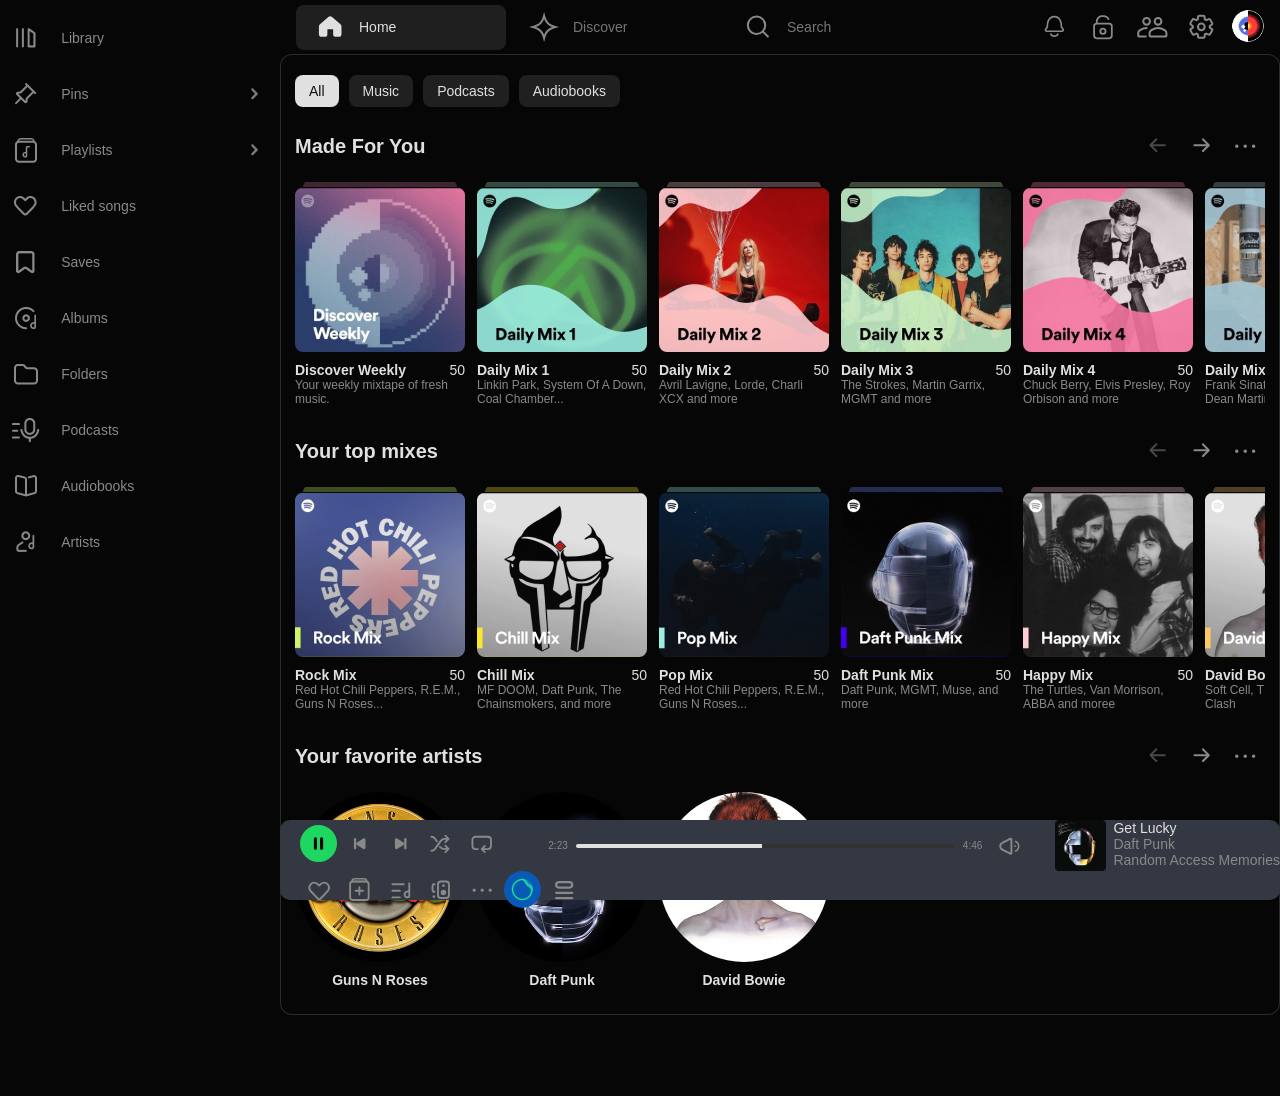
==== commit b638e019: "done with player bar desktop version" ====
--- a/index.html
+++ b/index.html
@@ -610,75 +610,80 @@
     <!-- footer / player bar -->
     <footer class="player-bar">
       <!-- Left: Controls -->
-      <div class="player-controls">
-        <button class="btn btn-play" aria-label="Pause">
+      <section class="pleyer-desktop">
+        <div class="player-controls">
+          <button class="btn btn-play" aria-label="Pause">
+            <img
+              alt="pause button"
+              src="assets/icons/player.icons/play button.svg"
+            />
+          </button>
+          <button>
+            <img alt="Previous" src="assets/icons/player.icons/skip.left.svg" />
+          </button>
+          <button>
+            <img alt="next" src="assets/icons/player.icons/skip.right.svg" />
+          </button>
+          <button>
+            <img alt="shuffle" src="assets/icons/player.icons/suffle.svg" />
+          </button>
+          <button>
+            <img alt="repeat" src="assets/icons/player.icons/restart.svg" />
+          </button>
+        </div>
+
+        <div class="progress">
+          <span>2:23</span>
+          <input type="range" />
+          <span>4:46</span>
+          <img src="assets/icons/player.icons/voice.svg" alt="sound icon" />
+        </div>
+
+        <!-- Right: Track info -->
+        <div class="player-track">
           <img
-            alt="pause button"
-            src="assets/icons/player.icons/play button.svg"
+            class="player-cover"
+            src="assets/icons/player.icons/album.cover.png"
+            alt="album cover"
           />
-        </button>
-        <button>
-          <img alt="Previous" src="assets/icons/player.icons/skip.left.svg" />
-        </button>
-        <button>
-          <img alt="next" src="assets/icons/player.icons/skip.right.svg" />
-        </button>
-        <button>
-          <img alt="shuffle" src="assets/icons/player.icons/suffle.svg" />
-        </button>
-        <button>
-          <img alt="repeat" src="assets/icons/player.icons/restart.svg" />
-        </button>
-      </div>
-
-      <div class="progress">
-        <span>2:23</span>
-        <input type="range" />
-        <span>4:46</span>
-        <img src="assets/icons/player.icons/sound.icon.png" alt="sound icon" />
-      </div>
-
-      <!-- Right: Track info -->
-      <div class="player-track">
-        <img
-          class="player-cover"
-          src="assets/icons/player.icons/album.cover.png"
-          alt="album cover"
-        />
-        <div class="player__meta">
-          <span class="player-song">Get Lucky</span>
-          <span class="player-artist">Daft Punk</span>
-          <span class="player-album">Random Access Memories</span>
-        </div>
-      </div>
-
-      <!-- Actions -->
-      <div class="player-actions">
-        <button>
-          <img alt="heart icon" src="assets/icons/player.icons/pc-like.svg" />
-        </button>
-        <button>
-          <img alt="plus icon" src="assets/icons/player.icons/plus.svg" />
-        </button>
-        <button>
-          <img
-            alt="lyrics icon"
-            src="assets/icons/player.icons/pc-lyrics.svg"
-          />
-        </button>
-        <button>
-          <img alt="icon" src="assets/icons/player.icons/dinamik.svg" />
-        </button>
-        <button>
-          <img alt="dots" src="assets/icons/player.icons/pc-playing-more.svg" />
-        </button>
-        <button>
-          <img alt="dj icon" src="assets/icons/player.icons/image 19.svg" />
-        </button>
-        <button>
-          <img alt="queue" src="assets/icons/player.icons/pc-queue.svg" />
-        </button>
-      </div>
+          <div class="player-meta">
+            <span class="player-song">Get Lucky</span>
+            <span class="player-artist">Daft Punk</span>
+            <span class="player-album">Random Access Memories</span>
+          </div>
+        </div>
+
+        <!-- Actions -->
+        <div class="player-actions">
+          <button>
+            <img alt="heart icon" src="assets/icons/player.icons/pc-like.svg" />
+          </button>
+          <button>
+            <img alt="plus icon" src="assets/icons/player.icons/plus.svg" />
+          </button>
+          <button>
+            <img
+              alt="lyrics icon"
+              src="assets/icons/player.icons/pc-lyrics.svg"
+            />
+          </button>
+          <button>
+            <img alt="icon" src="assets/icons/player.icons/dinamik.svg" />
+          </button>
+          <button>
+            <img
+              alt="dots"
+              src="assets/icons/player.icons/pc-playing-more.svg"
+            />
+          </button>
+          <button>
+            <img alt="dj icon" src="assets/icons/player.icons/image 19.svg" />
+          </button>
+          <button>
+            <img alt="queue" src="assets/icons/player.icons/pc-queue.svg" />
+          </button>
+        </div>
+      </section>
 
       <!-- Mobile Player Bar -->
       <section class="mobile-player-bar">
--- a/css/style.css
+++ b/css/style.css
@@ -25,8 +25,7 @@
   font-family: "Satoshi", sans-serif;
 }
 
-.player-center,
-.player-right {
+.pleyer-desktop {
   display: none;
 }
 
@@ -108,6 +107,85 @@
 @media (min-width: 500px) {
   .mobile-player-bar {
     display: none;
+  }
+  .pleyer-desktop {
+    display: unset;
+  }
+  .pleyer-desktop {
+    display: flex;
+    flex-wrap: wrap;
+    align-items: center;
+    height: 80px;
+    background-color: #333842;
+    position: fixed;
+    bottom: 0;
+    left: 0;
+    width: 100%;
+    border-radius: 10px;
+    z-index: 999;
+    box-sizing: border-box;
+  }
+  .pleyer-desktop img {
+    height: 38px;
+    width: 38px;
+  }
+  .pleyer-desktop button {
+    cursor: pointer;
+  }
+  .player-controls,
+  .player-actions {
+    margin: 0px 20px;
+  }
+  .player-track {
+    display: flex;
+  }
+  .player-track img {
+    width: 51px;
+    height: 51px;
+    border-radius: 3px;
+  }
+  .player-song {
+    color: #E0E0E0;
+    font-size: 14px;
+  }
+  .player-artist,
+  .player-album {
+    color: #898989;
+    font-size: 14px;
+  }
+  .player-meta {
+    display: flex;
+    flex-direction: column;
+    margin-left: 7px;
+  }
+  .progress {
+    display: flex;
+    align-items: center;
+    gap: 8px;
+    flex: 1;
+    max-width: 480px;
+    margin: 0 auto;
+  }
+  .progress span {
+    color: #898989;
+  }
+  .progress input[type=range] {
+    -webkit-appearance: none;
+    appearance: none;
+    flex: 1;
+    height: 4px;
+    border-radius: 2px;
+    background: linear-gradient(to right, #E0E0E0 0%, #E0E0E0 49%, #323232 49%, #323232 100%);
+    cursor: pointer;
+  }
+  .progress input[type=range]::-webkit-slider-thumb {
+    -webkit-appearance: none;
+    width: 12px;
+    height: 12px;
+    border-radius: 50%;
+    background: #E0E0E0;
+    opacity: 0;
+    transition: opacity 0.15s ease;
   }
 }
 .header-nav {
@@ -215,7 +293,8 @@
 header,
 main,
 footer,
-.site-header {
+.site-header,
+.pleyer-desktop {
   margin-left: 280px;
   width: calc(100% - 280px);
 }
@@ -223,7 +302,8 @@
 @media (max-width: 768px) {
   header,
   main, footer,
-  .site-header {
+  .site-header,
+  .pleyer-desktop {
     margin-left: 0;
     width: 100%;
   }
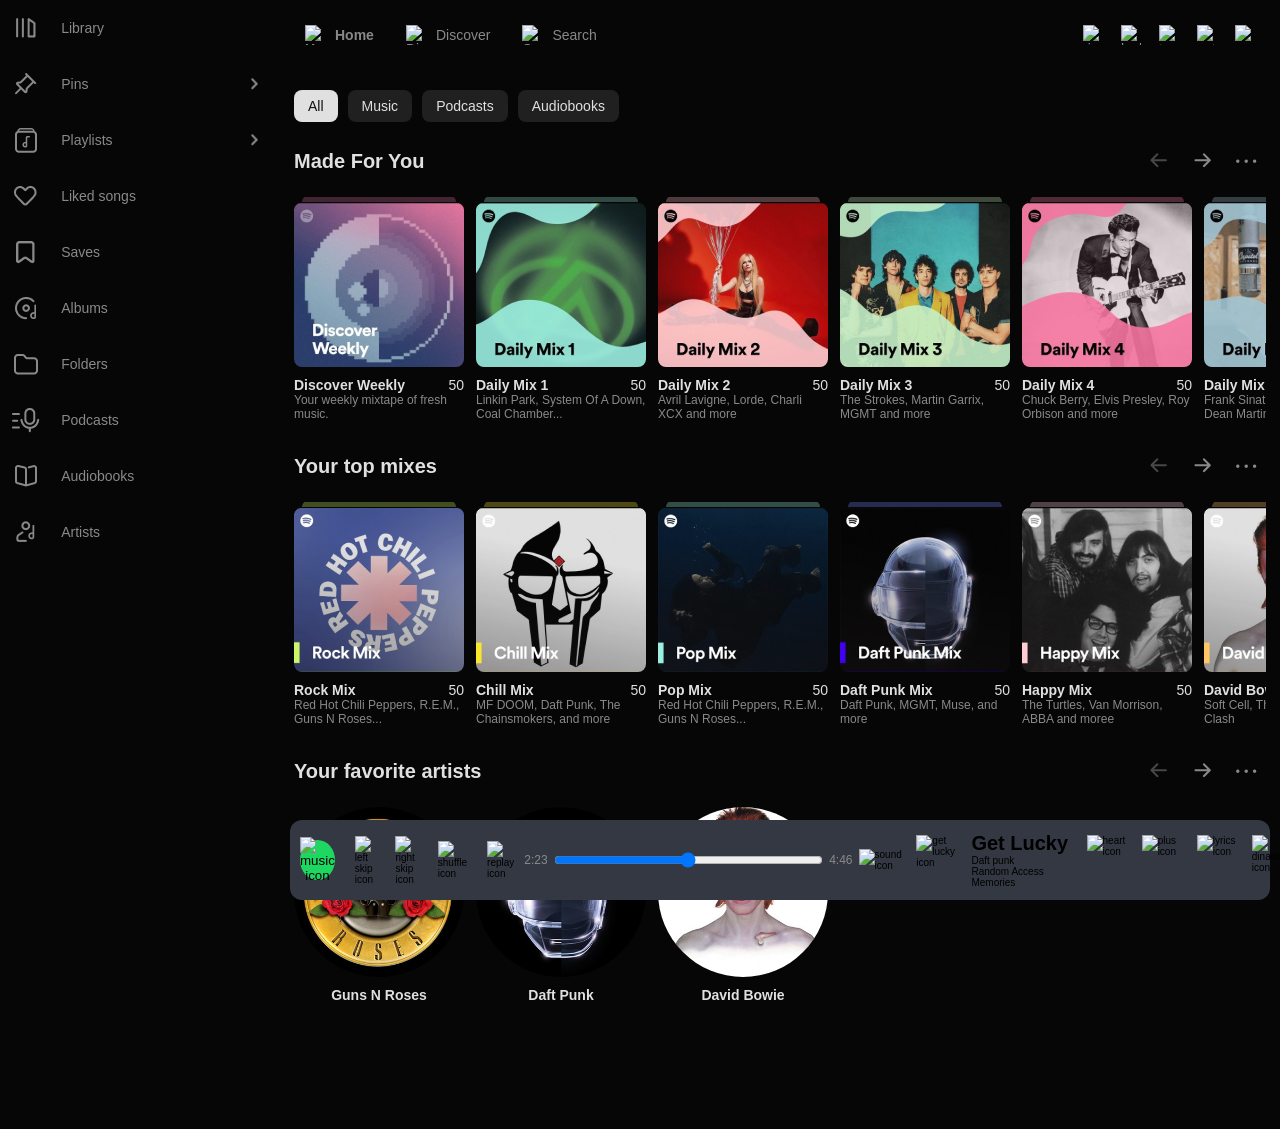
==== commit 24ebecbc: "feat add artist page" ====
--- a/index.html
+++ b/index.html
@@ -108,67 +108,74 @@
     </aside>
 
     <!--header-->
-
-    <header class="site-header">
-      <nav class="header-nav">
-        <!-- left side -->
-        <div class="nav-left">
-          <a href="#" class="nav-item active">
-            <img
-              alt="home. icon"
-              src="assets/icons/menu.bar.icons/home.active.icon.svg"
-            />
-            <span>Home</span>
-          </a>
-          <a href="#" class="nav-item">
-            <img
-              alt="discover icon"
-              src="assets/icons/menu.bar.icons/star.off.icon.svg"
-            />
-            <span>Discover</span>
-          </a>
-          <a href="#" class="nav-item">
-            <img
-              alt="search icon"
-              src="assets/icons/menu.bar.icons/search.off.icon.svg"
-            />
-            <span>Search</span>
-          </a>
-        </div>
-
-        <!-- right side -->
-        <div class="nav-right">
-          <button class="icon-btn" title="Notifications">
-            <img
-              alt="nofication icon"
-              src="assets/icons/menu.bar.icons/bell.icon.svg"
-            />
-          </button>
-          <button class="icon-btn" title="Lock">
-            <img
-              alt="lock icon"
-              src="assets/icons/menu.bar.icons/lock.icon.svg"
-            />
-          </button>
-          <button class="icon-btn" title="Friends">
-            <img
-              alt="firiends icon"
-              src="assets/icons/menu.bar.icons/twoman.icon.svg"
-            />
-          </button>
-          <button class="icon-btn" title="Settings">
-            <img
-              alt="settings icon"
-              src="assets/icons/menu.bar.icons/setting.icon.svg"
-            />
-          </button>
-          <button class="avatar-btn">
-            <img
-              alt="avatar icon"
-              src="assets/icons/menu.bar.icons/profile.icon.svg"
-            />
-          </button>
-        </div>
+    <header class="top-header">
+      <nav class="top-nav_links">
+        <!--LEFT ITEMS-->
+        <ul class="nav-left">
+          <li>
+            <a href="#" class="active">
+              <img
+                src="assets/icons/menu.bar.icons/home.icon.thick.png"
+                alt="Home"
+              />Home</a
+            >
+          </li>
+          <li>
+            <a href="#">
+              <img
+                src="assets/icons/menu.bar.icons/discovericon.off.png"
+                alt="Discover icon"
+              />Discover</a
+            >
+          </li>
+          <li>
+            <a href="search.html" target="_parent">
+              <img
+                src="assets/icons/menu.bar.icons/searchicon.png"
+                alt="Search icon"
+              />Search</a
+            >
+          </li>
+        </ul>
+
+        <!--RIGHT ITEMS-->
+        <ul class="nav-right">
+          <li>
+            <a href="#">
+              <img
+                src="assets/icons/menu.bar.icons/ringicon.png"
+                alt="ring icon"
+            /></a>
+          </li>
+          <li>
+            <a href="#">
+              <img
+                src="assets/icons/menu.bar.icons/lockicon.png"
+                alt="lock icon"
+            /></a>
+          </li>
+          <li>
+            <a href="#">
+              <img
+                src="assets/icons/menu.bar.icons/twomanicon.png"
+                alt="twoman icon"
+            /></a>
+          </li>
+          <li>
+            <a href="#">
+              <img
+                src="assets/icons/menu.bar.icons/settingicon.png"
+                alt="setting icon"
+            /></a>
+          </li>
+          <li>
+            <a href="#">
+              <img
+                src="assets/icons/menu.bar.icons/profileicon.png"
+                alt="profile icon"
+            /></a>
+          </li>
+        </ul>
       </nav>
     </header>
 
@@ -609,146 +616,74 @@
 
     <!-- footer / player bar -->
     <footer class="player-bar">
-      <!-- Left: Controls -->
-      <section class="pleyer-desktop">
+      <section class="player-center">
         <div class="player-controls">
-          <button class="btn btn-play" aria-label="Pause">
+          <button class="play-btn">
             <img
-              alt="pause button"
-              src="assets/icons/player.icons/play button.svg"
+              src="assets/icons/player.icons/musicon.icon.png"
+              alt="music icon"
             />
           </button>
-          <button>
-            <img alt="Previous" src="assets/icons/player.icons/skip.left.svg" />
-          </button>
-          <button>
-            <img alt="next" src="assets/icons/player.icons/skip.right.svg" />
-          </button>
-          <button>
-            <img alt="shuffle" src="assets/icons/player.icons/suffle.svg" />
-          </button>
-          <button>
-            <img alt="repeat" src="assets/icons/player.icons/restart.svg" />
-          </button>
-        </div>
-
+          <img
+            src="assets/icons/player.icons/left.skip.icon.png"
+            alt="left skip icon"
+          />
+          <img
+            src="assets/icons/player.icons/right.skip.icon.png"
+            alt="right skip icon"
+          />
+          <img
+            src="assets/icons/player.icons/shuffle.icon.png"
+            alt="shuffle icon"
+          />
+          <img
+            src="assets/icons/player.icons/replay.icon.png"
+            alt="replay icon"
+          />
+        </div>
         <div class="progress">
           <span>2:23</span>
           <input type="range" />
           <span>4:46</span>
-          <img src="assets/icons/player.icons/voice.svg" alt="sound icon" />
-        </div>
-
-        <!-- Right: Track info -->
-        <div class="player-track">
           <img
-            class="player-cover"
-            src="assets/icons/player.icons/album.cover.png"
-            alt="album cover"
+            src="assets/icons/player.icons/sound.icon.png"
+            alt="sound icon"
           />
-          <div class="player-meta">
-            <span class="player-song">Get Lucky</span>
-            <span class="player-artist">Daft Punk</span>
-            <span class="player-album">Random Access Memories</span>
-          </div>
-        </div>
-
-        <!-- Actions -->
-        <div class="player-actions">
-          <button>
-            <img alt="heart icon" src="assets/icons/player.icons/pc-like.svg" />
-          </button>
-          <button>
-            <img alt="plus icon" src="assets/icons/player.icons/plus.svg" />
-          </button>
-          <button>
-            <img
-              alt="lyrics icon"
-              src="assets/icons/player.icons/pc-lyrics.svg"
-            />
-          </button>
-          <button>
-            <img alt="icon" src="assets/icons/player.icons/dinamik.svg" />
-          </button>
-          <button>
-            <img
-              alt="dots"
-              src="assets/icons/player.icons/pc-playing-more.svg"
-            />
-          </button>
-          <button>
-            <img alt="dj icon" src="assets/icons/player.icons/image 19.svg" />
-          </button>
-          <button>
-            <img alt="queue" src="assets/icons/player.icons/pc-queue.svg" />
-          </button>
         </div>
       </section>
-
-      <!-- Mobile Player Bar -->
-      <section class="mobile-player-bar">
-        <!-- Mini Player -->
-        <div class="mini-player">
-          <div class="mini-player-left">
-            <img
-              class="mini-player-cover"
-              src="assets/icons/mob.player.icon/album.cover.png"
-              alt="Get Lucky cover"
-            />
-            <div class="mini-player-info">
-              <h4>Get Lucky (feat. Pharrell Willia...</h4>
-              <p>Daft Punk</p>
-            </div>
-          </div>
-          <div class="mini-player-controls">
-            <button>
-              <img src="assets/icons/mob.player.icon/plus.svg" alt="add" />
-            </button>
-            <button>
-              <img src="assets/icons/mob.player.icon/play.svg" alt="play" />
-            </button>
-          </div>
-          <!-- Progress bar -->
-          <div class="mini-player-progress">
-            <div class="mini-player-progress-bar"></div>
-          </div>
-        </div>
-
-        <!-- Bottom Nav -->
-        <nav class="mobile-bottom-nav">
-          <a href="#" class="mobile-nav-item active">
-            <img
-              src="assets/icons/menu.bar.icons/home.active.icon.svg"
-              alt="Home"
-            />
-            <span>Home</span>
-          </a>
-          <a href="#" class="mobile-nav-item">
-            <img
-              src="assets/icons/menu.bar.icons/star.off.icon.svg"
-              alt="Discover"
-            />
-            <span>Discover</span>
-          </a>
-          <a href="#" class="mobile-nav-item">
-            <img
-              src="assets/icons/menu.bar.icons/search.off.icon.svg"
-              alt="Search"
-            />
-            <span>Search</span>
-          </a>
-          <a href="library.html" class="mobile-nav-item">
-            <img
-              src="assets/icons/menu.bar.icons/library.icon.svg"
-              alt="Library"
-            />
-            <span>Library</span>
-          </a>
-          <a href="#" class="mobile-nav-item">
-            <img src="assets/icons/menu.bar.icons/me icon.svg" alt="Me" />
-            <span>Me</span>
-          </a>
-        </nav>
+      <section class="player-right">
+        <img
+          src="assets/icons/player.icons/getlucky.png"
+          alt="get lucky icon"
+        />
+        <div class="track-info">
+          <h3>Get Lucky</h3>
+          <p>Daft punk</p>
+          <p>Random Access Memories</p>
+        </div>
+        <img src="assets/icons/player.icons/heart.icon.png" alt="heart icon" />
+        <img src="assets/icons/player.icons/plus.icon.png" alt="plus icon" />
+        <img
+          src="assets/icons/player.icons/pc-lyrics.icon.png"
+          alt="lyrics icon"
+        />
+        <img
+          src="assets/icons/player.icons/dinamic.icon.png"
+          alt="dinamic icon"
+        />
+        <img src="assets/icons/homemmain.icons/dots.icon.png" alt="dots icon" />
+        <img
+          src="assets/icons/player.icons/vertical.line.icon.png"
+          alt="vertical line icon"
+        />
+        <img
+          src="assets/icons/player.icons/circle.icon.png"
+          alt="circle icon"
+        />
+        <img
+          src="assets/icons/player.icons/burger.icon.png"
+          alt="burger icon"
+        />
       </section>
     </footer>
   </body>
--- a/css/style.css
+++ b/css/style.css
@@ -25,296 +25,237 @@
   font-family: "Satoshi", sans-serif;
 }
 
-.pleyer-desktop {
-  display: none;
-}
-
-.mobile-player-bar {
-  display: flex;
-  flex-direction: column;
+.player-bar {
   position: fixed;
   bottom: 0;
+  left: 10px;
+  right: 10px;
+  width: auto;
+  border-radius: 12px;
+  height: 80px;
+  background: #333842;
+  display: flex;
+  align-items: center;
+  justify-content: space-between;
+  padding: 10px;
+}
+
+.player-left {
+  display: flex;
+  align-items: center;
+  gap: 10px;
+}
+.player-left img {
+  width: 50px;
+  height: 50px;
+  border-radius: 6px;
+}
+
+.track-info {
+  display: flex;
+  flex-direction: column;
+}
+
+h3 {
+  font-size: 20px;
+  margin: 0;
+}
+
+.p {
+  font-size: 16px;
+  color: #898989;
+  margin: 0;
+}
+
+.player-center {
+  display: flex;
+  flex-direction: row;
+  align-items: center;
+  gap: 10px;
+}
+
+.player-controls {
+  display: flex;
+  align-items: center;
+  gap: 20px;
+}
+.player-controls .img {
+  width: 10px;
+  cursor: pointer;
+  transition: 0.2s;
+}
+.player-controls img:hover {
+  transform: scale(1.1);
+}
+
+.play-btn {
+  width: 40px;
+  height: 40px;
+  background: #1ED760;
+  border-radius: 50%;
+  border: none;
+  display: flex;
+  align-items: center;
+  justify-content: center;
+  cursor: pointer;
+  padding: 0;
+}
+.play-btn svg {
+  fill: white;
+  width: 38px;
+  height: 38px;
+}
+
+.progress {
+  display: flex;
+  align-items: center;
+  gap: 6px;
+}
+.progress span {
+  font-size: 12px;
+  color: #898989;
+}
+.progress input {
+  width: 300px;
+}
+
+.player-right {
+  display: flex;
+  align-items: center;
+  gap: 10px;
+}
+.player-right img {
+  width: 51px;
+  height: 51px;
+  cursor: pointer;
+}
+.player-right input {
+  width: 100%;
+}
+
+@media (max-width: 768px) {
+  .player-bar {
+    bottom: 0;
+    left: 0;
+    width: 100%;
+    height: 70px;
+    padding: 0 16px;
+    border-top: 1px solid #898989;
+  }
+  body {
+    padding-bottom: 70px;
+  }
+}
+@media (max-width: 768px) and (max-width: 500px) {
+  .player-bar {
+    height: 70px;
+    padding: 0 10px;
+    flex-direction: column;
+  }
+  .player-right {
+    display: none;
+  }
+}
+header,
+main,
+footer {
+  margin-left: 280px;
+  width: calc(100% - 280px);
+}
+
+.top-header {
+  display: flex;
+  background-color: #060606;
+  padding: 25px;
+  box-sizing: border-box;
+}
+
+.top-nav_links {
+  display: flex;
+  flex-direction: row;
+  justify-content: space-between;
+  align-items: center;
+  width: 100%;
+  margin: 0;
+  padding: 0;
+  bottom: 70px;
   left: 0;
-  width: 100%;
-  z-index: 999;
-  background: transparent;
-}
-
-.mini-player {
-  background: rgba(40, 40, 40, 0.98);
-  border-radius: 12px;
-  padding: 10px 12px;
-  display: flex;
-  align-items: center;
-  justify-content: space-between;
-  position: relative;
-  overflow: hidden;
-  border: 1px solid rgba(255, 255, 255, 0.08);
-  margin: 0px 15px;
-  height: 61px;
-}
-
-.mini-player-left {
+}
+.top-nav_links ul {
+  list-style: none;
+  display: flex;
+  flex-direction: row;
+  align-items: center;
+  margin: 0;
+  padding: 0;
+}
+.top-nav_links a {
   display: flex;
   align-items: center;
   gap: 10px;
-}
-
-.mini-player-cover {
-  width: 43px;
-  height: 43px;
-  border-radius: 6px;
-}
-
-.mini-player-info h4 {
-  font-size: 14px;
-  color: #E0E0E0;
-  white-space: nowrap;
-}
-.mini-player-info p {
-  font-size: 12px;
-  color: #898989;
-  margin: 2px 0 0;
-}
-
-.mini-player-controls {
-  display: flex;
-  align-items: center;
-  justify-content: center;
-}
-.mini-player-controls img {
-  width: 30px;
-  height: 30px;
-}
-
-.mini-player-progress {
-  position: absolute;
-  bottom: 0;
-  left: 0;
-  width: 100%;
-  height: 2px;
-  background: rgba(255, 255, 255, 0.15);
-  border-radius: 0 0 12px 12px;
-}
-
-.mini-player-progress-bar {
-  width: 40%;
-  height: 100%;
-  background: #E0E0E0;
-  border-radius: 0 0 0 12px;
-}
-
-@media (min-width: 500px) {
-  .mobile-player-bar {
-    display: none;
-  }
-  .pleyer-desktop {
-    display: unset;
-  }
-  .pleyer-desktop {
-    display: flex;
-    flex-wrap: wrap;
-    align-items: center;
-    height: 80px;
-    background-color: #333842;
+  text-decoration: none;
+  color: #898989;
+  font-size: 14px;
+}
+.top-nav_links a img {
+  width: 20px;
+  height: 20px;
+}
+.top-nav_links a:hover {
+  color: #E0E0E0;
+}
+
+.nav-left {
+  gap: 32px;
+}
+
+.nav-right {
+  gap: 18px;
+}
+
+.active {
+  color: #E0E0E0;
+  font-weight: 600;
+}
+
+@media (max-width: 768px) {
+  .top-nav_links {
     position: fixed;
     bottom: 0;
     left: 0;
     width: 100%;
-    border-radius: 10px;
-    z-index: 999;
-    box-sizing: border-box;
-  }
-  .pleyer-desktop img {
-    height: 38px;
-    width: 38px;
-  }
-  .pleyer-desktop button {
-    cursor: pointer;
-  }
-  .player-controls,
-  .player-actions {
-    margin: 0px 20px;
-  }
-  .player-track {
-    display: flex;
-  }
-  .player-track img {
-    width: 51px;
-    height: 51px;
-    border-radius: 3px;
-  }
-  .player-song {
-    color: #E0E0E0;
-    font-size: 14px;
-  }
-  .player-artist,
-  .player-album {
-    color: #898989;
-    font-size: 14px;
-  }
-  .player-meta {
-    display: flex;
-    flex-direction: column;
-    margin-left: 7px;
-  }
-  .progress {
-    display: flex;
-    align-items: center;
-    gap: 8px;
-    flex: 1;
-    max-width: 480px;
-    margin: 0 auto;
-  }
-  .progress span {
-    color: #898989;
-  }
-  .progress input[type=range] {
-    -webkit-appearance: none;
-    appearance: none;
-    flex: 1;
-    height: 4px;
-    border-radius: 2px;
-    background: linear-gradient(to right, #E0E0E0 0%, #E0E0E0 49%, #323232 49%, #323232 100%);
-    cursor: pointer;
-  }
-  .progress input[type=range]::-webkit-slider-thumb {
-    -webkit-appearance: none;
-    width: 12px;
-    height: 12px;
-    border-radius: 50%;
-    background: #E0E0E0;
-    opacity: 0;
-    transition: opacity 0.15s ease;
-  }
-}
-.header-nav {
-  display: none;
-}
-
-.mobile-bottom-nav {
-  background: #060606;
-  display: flex;
-  justify-content: space-around;
-  align-items: center;
-  padding: 16px 27px;
-  width: 100%;
-  height: 95px;
-  background: linear-gradient(to bottom, rgba(18, 18, 18, 0) 0%, rgba(18, 18, 18, 0.8) 30%, rgb(18, 18, 18) 100%);
-}
-
-.mobile-nav-item {
-  display: flex;
-  flex-direction: column;
-  align-items: center;
-  gap: 4px;
-  text-decoration: none;
-  color: #898989;
-}
-.mobile-nav-item img {
-  width: 40px;
-  height: 40px;
-}
-.mobile-nav-item span {
-  font-size: 12px;
-  font-weight: 500;
-}
-
-@media (min-width: 500px) {
-  .header-nav {
-    display: flex;
-    justify-content: space-between;
-    align-items: center;
-    height: 54px;
-    padding: 0 16px;
-  }
-  .nav-left {
-    display: flex;
-    align-items: center;
-    gap: 4px;
-    flex-shrink: 1;
-    min-width: 0;
-  }
-  .nav-item {
-    display: flex;
-    align-items: center;
-    gap: 8px;
-    padding: 6px 14px;
-    border-radius: 8px;
-    color: rgba(255, 255, 255, 0.45);
-    text-decoration: none;
-    font-size: 14px;
-    font-weight: 500;
-    transition: color 0.2s, background 0.2s;
-    white-space: nowrap;
-    min-width: fit-content;
-    width: 210px;
-  }
-  .nav-item:hover {
-    color: rgba(255, 255, 255, 0.8);
-    background: rgba(255, 255, 255, 0.06);
-  }
-  .nav-item.active {
-    height: 45px;
-    width: 210px;
-    color: #E0E0E0;
-    background: rgba(255, 255, 255, 0.1);
+    justify-content: space-around;
+    background-color: #060606;
+    padding: 12px 0;
   }
   .nav-right {
-    display: flex;
-    align-items: center;
-    gap: 13px;
-    flex-shrink: 0;
-  }
-  .icon-btn {
-    display: flex;
-    align-items: center;
-    justify-content: center;
-    width: 36px;
-    height: 36px;
-    border-radius: 8px;
-    border: none;
-    background: transparent;
-    color: rgba(255, 255, 255, 0.45);
-    cursor: pointer;
-    transition: color 0.2s, background 0.2s;
-  }
-  .avatar {
-    width: 30px;
-    height: 30px;
-    border-radius: 50%;
-    display: block;
-    object-fit: cover;
-  }
-  .mobile-player-bar {
     display: none;
   }
-}
-header,
-main,
-footer,
-.site-header,
-.pleyer-desktop {
-  margin-left: 280px;
-  width: calc(100% - 280px);
-}
-
-@media (max-width: 768px) {
+  body {
+    padding-bottom: 70px;
+  }
+}
+@media (max-width: 768px) and (max-width: 768px) {
   header,
-  main, footer,
-  .site-header,
-  .pleyer-desktop {
+  main {
     margin-left: 0;
     width: 100%;
   }
 }
+@media (max-width: 768px) and (max-width: 500px) {
+  .top-nav_links {
+    flex-direction: column;
+    gap: 15px;
+    align-items: flex-start;
+  }
+  .push-right {
+    margin-left: 0;
+  }
+}
 .main-content {
   background: #060606;
   color: #E0E0E0;
   padding: 16px 0px;
-  margin-bottom: 81px;
-  border: 1px solid rgba(255, 255, 255, 0.15);
-  border-radius: 12px;
 }
 
 .yourtopmixes-card,
@@ -525,6 +466,10 @@
   color: #E0E0E0;
 }
 
+.Yourfavoriteartists-section {
+  margin-bottom: 100px;
+}
+
 .Yourfavoriteartists-card {
   display: flex;
   flex-direction: column;
@@ -554,6 +499,14 @@
     display: unset;
   }
 }
+.sidebar {
+  position: fixed;
+  top: 0;
+  left: 0;
+  height: 100vh;
+  z-index: 100;
+}
+
 .desktop-aside {
   width: 280px;
   height: 100vh;
@@ -569,11 +522,6 @@
   line-height: 100%;
   letter-spacing: 3%;
   color: #898989;
-  position: fixed;
-  top: 0;
-  left: 0;
-  z-index: 100;
-  padding: 1rem 0;
 }
 .desktop-aside ul {
   display: flex;
@@ -852,6 +800,16 @@
 .playlist-page main {
   background-color: inherit;
 }
+.playlist-page .my-isolated-header {
+  margin-left: 0 !important;
+  width: 100% !important;
+}
+.playlist-page .my-isolated-header aside {
+  position: fixed;
+  width: 280px;
+  height: 100vh;
+  z-index: 1000;
+}
 .playlist-page .mobile-playlists-header {
   width: 100%;
   padding: 6rem 1.5rem 0.5rem 1.5rem;
@@ -891,6 +849,9 @@
   top: 50%;
   transform: translateY(-50%);
 }
+.playlist-page .mobile-playlist-main {
+  padding: 1rem;
+}
 .playlist-page .mix-card-playlist {
   padding: 2rem;
   display: flex;
@@ -902,7 +863,7 @@
   height: auto;
 }
 
-.mix-info-box {
+.mix-info-box, .mix-info-box-desktop {
   width: 100%;
   height: 12rem;
   display: flex;
@@ -910,7 +871,7 @@
   flex-direction: column;
   justify-content: space-evenly;
 }
-.mix-info-box h1 {
+.mix-info-box h1, .mix-info-box-desktop h1 {
   font-family: "Satoshi", sans-serif;
   font-weight: 700;
   font-style: Bold;
@@ -946,17 +907,17 @@
   align-self: center;
 }
 
-.logos-list-for-playlist {
+.logos-list-for-playlist, .logos-list-for-playlist-desktop {
   display: flex;
   justify-content: space-between;
 }
-.logos-list-for-playlist img {
+.logos-list-for-playlist img, .logos-list-for-playlist-desktop img {
   width: 40px;
   height: 40px;
   background-color: inherit;
   border-radius: 50%;
 }
-.logos-list-for-playlist li {
+.logos-list-for-playlist li, .logos-list-for-playlist-desktop li {
   display: inline-block;
   padding-right: 1rem;
 }
@@ -1008,8 +969,236 @@
   color: #898989;
 }
 
+.desktop-main-playlist-page {
+  height: 100vh;
+  width: 100%;
+  display: flex;
+  flex-direction: column;
+  border-radius: 10px;
+}
+
+.aside-playlist-right {
+  position: absolute;
+  right: 50px;
+  top: 10rem;
+  width: 320px;
+}
+.aside-playlist-right ul {
+  list-style: none;
+}
+.aside-playlist-right img {
+  width: 320px;
+  height: 320px;
+  border-radius: 10px;
+}
+
+.aside-right-genres {
+  font-family: "Satoshi", sans-serif;
+  font-weight: 400;
+  font-style: Regular;
+  font-size: 14px;
+  line-height: 100%;
+  letter-spacing: 3%;
+  color: #898989;
+  display: flex;
+  flex-wrap: wrap;
+  gap: 10px;
+  padding: 30px 0;
+}
+.aside-right-genres button {
+  border: 2px solid rgba(137, 137, 137, 0.25);
+  border-radius: 44px;
+  padding: 10px 20px;
+}
+
+.aside-right-artists {
+  display: flex;
+  flex-direction: column;
+  gap: 15px;
+  justify-content: center;
+  padding: 10px;
+}
+.aside-right-artists li {
+  display: flex;
+  gap: 20px;
+  align-items: center;
+  font-family: "Satoshi", sans-serif;
+  font-weight: 500;
+  font-style: Medium;
+  font-size: 14px;
+  line-height: 100%;
+  letter-spacing: 3%;
+  color: #898989;
+}
+.aside-right-artists li img {
+  width: 60px;
+  height: 60px;
+  border-radius: 50%;
+  object-fit: cover;
+}
+
+.mix-info-box-desktop {
+  padding: 30px;
+  gap: 20px;
+}
+.mix-info-box-desktop h1 {
+  font-size: 36px;
+}
+.mix-info-box-desktop .mix-info-textbox {
+  font-size: 14px;
+}
+
+.logos-list-for-playlist-desktop {
+  justify-content: space-between;
+  max-width: 75%;
+  padding-right: 20px;
+}
+
+.left-logos-list-desktop {
+  display: flex;
+  gap: 20px;
+  padding: 0 10px;
+}
+.left-logos-list-desktop li {
+  width: 40px;
+  height: 40px;
+  object-fit: contain;
+}
+.left-logos-list-desktop img {
+  width: 40px;
+  height: 40px;
+  object-fit: cover;
+}
+
+.playlist-song-list-desktop {
+  padding: 80px 40px;
+  font-family: "Satoshi", sans-serif;
+  font-weight: 400;
+  font-style: Regular;
+  font-size: 14px;
+  line-height: 100%;
+  letter-spacing: 3%;
+  color: #898989;
+  width: 100%;
+  gap: 0;
+  padding-right: 100px;
+}
+
+.playlist-desktop {
+  height: 500px;
+  display: grid;
+  grid-template-rows: repeat(7, 1fr);
+}
+.playlist-desktop img {
+  width: 51px;
+  height: 50px;
+}
+
+.songlist-header-desktop-playlist {
+  width: 65%;
+  display: grid;
+  grid-template-columns: 45px 1.5fr 1.5fr 70px 40px 1fr;
+  font-family: "Satoshi", sans-serif;
+  font-weight: 400;
+  font-style: Regular;
+  font-size: 14px;
+  line-height: 100%;
+  letter-spacing: 3%;
+  color: #898989;
+  border-bottom: 2px solid rgba(137, 137, 137, 0.15);
+  padding-bottom: 12px;
+}
+
+.heart {
+  width: 4vw;
+  height: 4vh;
+  object-fit: scale-down;
+}
+
+.playlist-song-box-desktop {
+  display: grid;
+  grid-template-columns: 45px 1.5fr 1.5fr 70px 40px 1fr;
+  align-items: center;
+  width: 65%;
+}
+.playlist-song-box-desktop h2 {
+  font-family: "Satoshi", sans-serif;
+  font-weight: 500;
+  font-style: Medium;
+  font-size: 14px;
+  line-height: 100%;
+  letter-spacing: 3%;
+  color: #898989;
+}
+.playlist-song-box-desktop .song-title-playlist-box {
+  display: flex;
+  gap: 10px;
+}
+.playlist-song-box-desktop h3 {
+  font-family: "Satoshi", sans-serif;
+  font-weight: 500;
+  font-style: Medium;
+  font-size: 14px;
+  line-height: 100%;
+  letter-spacing: 3%;
+  color: #E0E0E0;
+}
+
+@media (max-width: 768px) {
+  aside {
+    display: none;
+  }
+  .top-header {
+    display: none;
+  }
+  .desktop-main-playlist-page {
+    display: none;
+  }
+}
+@media (max-width: 1200px) and (min-width: 500px) {
+  .playlist-header .nav-left {
+    gap: 10px;
+  }
+  .playlist-header .aside-playlist-right {
+    display: none;
+  }
+  .aside-playlist-right {
+    display: none;
+  }
+  .playlist-song-list-desktop {
+    gap: 10px;
+    width: 100vw;
+    height: 600px;
+    max-height: 100vh;
+    padding-right: 0;
+    display: grid;
+    justify-content: left;
+  }
+  .playlist-song-box-desktop {
+    gap: 5px;
+    display: grid;
+    grid-template-columns: 10px 1.7fr 1.5f 30px 40px;
+    font-size: smaller;
+  }
+}
+@media (min-width: 768px) {
+  .mobile-playlists-header {
+    display: none !important;
+  }
+  .mobile-playlist-main {
+    display: none;
+  }
+  .playlist-page {
+    background: #000;
+  }
+  .desktop-main-playlist-page {
+    background: linear-gradient(to bottom, #1f2759 0%, #0d101a 40%, #0d101a 100%);
+    border-top-left-radius: 12px;
+    overflow: hidden;
+  }
+}
 .search-mobile {
-  background-color: #060606;
+  background-color: #111111;
 }
 
 .mobile-header-search {
@@ -1272,4 +1461,285 @@
   z-index: 999;
 }
 
+.profile-mobile-view {
+  background-color: #060606;
+  min-height: 100vh;
+  display: flex;
+  flex-direction: column;
+  justify-content: center;
+  align-items: center;
+  padding: 20px 15px;
+}
+
+.content-wrapper {
+  width: 100%;
+  max-width: 600px;
+  display: flex;
+  flex-direction: column;
+  gap: 16px;
+}
+
+.card-base, .settings-card, .plan-card, .friends-card, .profile-card {
+  width: 100%;
+  border: 2px solid rgba(255, 255, 255, 0.05);
+  border-radius: 12px;
+  display: flex;
+  flex-direction: column;
+  padding: 20px;
+  background-color: transparent;
+  box-sizing: border-box;
+}
+
+.profile-card {
+  height: 130px;
+  max-height: 200px;
+  background: linear-gradient(180deg, rgba(138, 53, 74, 0.4) 0%, rgba(17, 17, 17, 0.4) 100%);
+}
+
+.profile-flex-container {
+  display: flex;
+  flex-direction: row;
+  align-items: center;
+  gap: 15px;
+}
+
+.profile-picture {
+  width: 80px;
+  height: 80px;
+  border-radius: 50%;
+  object-fit: cover;
+}
+
+.profile-info {
+  flex: 1;
+}
+.profile-info .name-row {
+  display: flex;
+  justify-content: space-between;
+  align-items: center;
+}
+.profile-info .name-row h1 {
+  font-family: "Satoshi", sans-serif;
+  font-weight: 700;
+  font-style: Bold;
+  font-size: 20px;
+  leading-trim: NONE;
+  line-height: 100%;
+  letter-spacing: 3%;
+  color: #E0E0E0;
+  margin: 0;
+}
+
+.action-icons {
+  display: flex;
+  gap: 10px;
+}
+.action-icons img {
+  width: 40px;
+  height: 40px;
+  object-fit: scale-down;
+}
+
+.stats-row {
+  display: flex;
+  align-items: center;
+  gap: 8px;
+  margin-top: 5px;
+  font-family: "Satoshi", sans-serif;
+  font-weight: 400;
+  font-style: Regular;
+  font-size: 14px;
+  line-height: 100%;
+  letter-spacing: 3%;
+  color: #898989;
+}
+.stats-row span {
+  color: #E0E0E0;
+  font-weight: bold;
+}
+.stats-row .divider-dot {
+  width: 3px;
+  height: 3px;
+  background-color: #898989;
+  border-radius: 50%;
+}
+
+.user-id {
+  font-family: "Satoshi", sans-serif;
+  font-weight: 400;
+  font-style: Regular;
+  font-size: 14px;
+  line-height: 100%;
+  letter-spacing: 3%;
+  color: #898989;
+  font-size: 11px;
+  opacity: 0.6;
+  word-break: break-all;
+  margin-top: 8px;
+}
+
+.friends-card {
+  height: 170px;
+  padding: 15px 20px;
+  background-color: inherit;
+}
+
+.card-header {
+  display: flex;
+  flex-direction: row;
+  justify-content: space-between;
+  align-items: center;
+}
+.card-header h2 {
+  font-family: "Satoshi", sans-serif;
+  font-weight: 400;
+  font-style: Regular;
+  font-size: 12px;
+  line-height: 100%;
+  letter-spacing: 3%;
+  color: #E0E0E0;
+}
+.card-header img {
+  width: 40px;
+  height: 40px;
+  background-color: inherit;
+  border-radius: 50%;
+  object-fit: scale-down;
+}
+
+.friends-list {
+  display: flex;
+  flex-direction: column;
+  gap: 10px;
+  padding: 5px;
+}
+.friends-list li {
+  display: flex;
+  align-items: center;
+  gap: 12px;
+}
+.friends-list li img {
+  width: 40px;
+  height: 40px;
+  background-color: inherit;
+  border-radius: 50%;
+}
+
+.friend-details {
+  display: flex;
+  flex-direction: column;
+}
+
+.friend-name {
+  font-family: "Satoshi", sans-serif;
+  font-weight: 400;
+  font-style: Regular;
+  font-size: 12px;
+  line-height: 100%;
+  letter-spacing: 3%;
+  color: #E0E0E0;
+}
+
+.music-info {
+  display: flex;
+  flex-direction: row;
+  align-items: center;
+  font-family: "Satoshi", sans-serif;
+  font-weight: 400;
+  font-style: Regular;
+  font-size: 14px;
+  line-height: 100%;
+  letter-spacing: 3%;
+  color: #898989;
+}
+.music-info img {
+  width: 30px;
+  height: 30px;
+}
+
+.plan-card {
+  height: 125px;
+  background: linear-gradient(180deg, #10301B 0%, #111111 100%);
+  align-items: flex-start;
+}
+
+.plan-header {
+  display: flex;
+  flex-direction: row;
+  align-items: center;
+  gap: 10px;
+  margin-bottom: 15px;
+  font-family: "Satoshi", sans-serif;
+  font-weight: 400;
+  font-style: Regular;
+  font-size: 12px;
+  line-height: 100%;
+  letter-spacing: 3%;
+  color: #E0E0E0;
+}
+.plan-header img {
+  width: 20px;
+  height: 20px;
+}
+
+.plan-title {
+  font-family: "Satoshi", sans-serif;
+  font-weight: 500;
+  font-style: Medium;
+  font-size: 18px;
+  line-height: 100%;
+  letter-spacing: 3%;
+  color: #1ED760;
+  margin-bottom: 5px;
+}
+
+.plan-price {
+  font-family: "Satoshi", sans-serif;
+  font-weight: 400;
+  font-style: Regular;
+  font-size: 14px;
+  line-height: 100%;
+  letter-spacing: 3%;
+  color: #898989;
+}
+
+.settings-card {
+  height: 140px;
+  max-height: 240px;
+  padding: 0;
+}
+
+.setting-item {
+  height: 33%;
+  display: flex;
+  flex-direction: row;
+  align-items: center;
+  border-bottom: 1px solid rgba(255, 255, 255, 0.05);
+}
+.setting-item:last-child {
+  border-bottom: none;
+}
+.setting-item p {
+  flex: 1;
+  margin-left: 15px;
+  font-family: "Satoshi", sans-serif;
+  font-weight: 400;
+  font-style: Regular;
+  font-size: 14px;
+  line-height: 100%;
+  letter-spacing: 3%;
+  color: #898989;
+  color: #E0E0E0;
+  margin-bottom: 0;
+}
+.setting-item .arrow {
+  margin-left: auto;
+}
+.setting-item img:first-child {
+  width: 40px;
+  height: 40px;
+  background-color: inherit;
+  border-radius: 50%;
+}
+
 /*# sourceMappingURL=style.css.map */
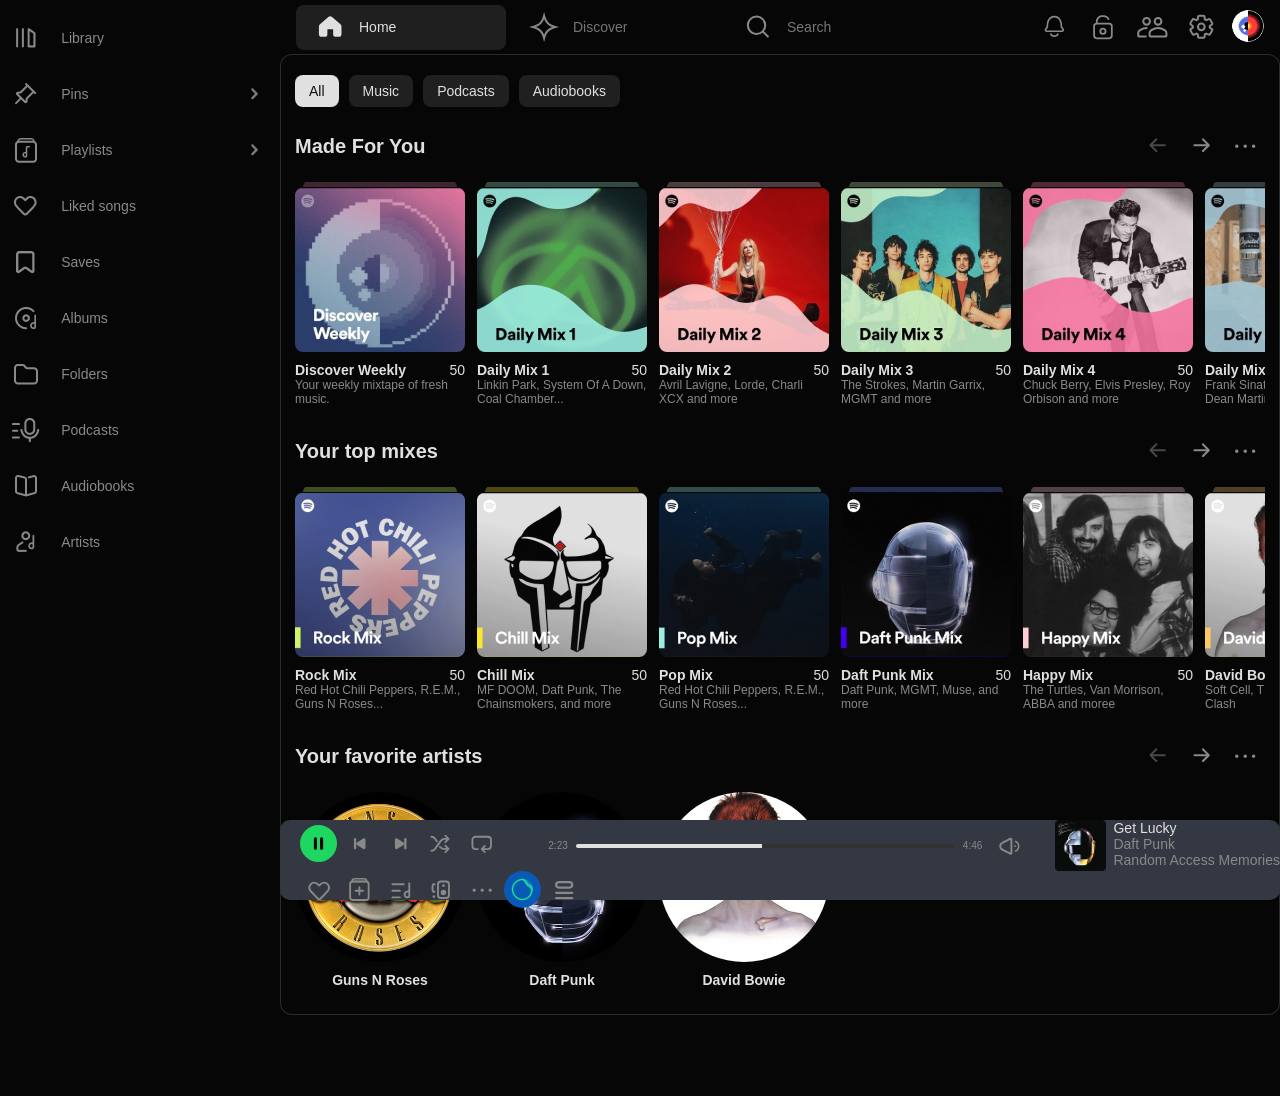
==== commit f0081f33: "fix folders/files issues fix: issues with files/folders, header and footer icons" ====
--- a/index.html
+++ b/index.html
@@ -108,74 +108,67 @@
     </aside>
 
     <!--header-->
-    <header class="top-header">
-      <nav class="top-nav_links">
-        <!--LEFT ITEMS-->
-        <ul class="nav-left">
-          <li>
-            <a href="#" class="active">
-              <img
-                src="assets/icons/menu.bar.icons/home.icon.thick.png"
-                alt="Home"
-              />Home</a
-            >
-          </li>
-          <li>
-            <a href="#">
-              <img
-                src="assets/icons/menu.bar.icons/discovericon.off.png"
-                alt="Discover icon"
-              />Discover</a
-            >
-          </li>
-          <li>
-            <a href="search.html" target="_parent">
-              <img
-                src="assets/icons/menu.bar.icons/searchicon.png"
-                alt="Search icon"
-              />Search</a
-            >
-          </li>
-        </ul>
-
-        <!--RIGHT ITEMS-->
-        <ul class="nav-right">
-          <li>
-            <a href="#">
-              <img
-                src="assets/icons/menu.bar.icons/ringicon.png"
-                alt="ring icon"
-            /></a>
-          </li>
-          <li>
-            <a href="#">
-              <img
-                src="assets/icons/menu.bar.icons/lockicon.png"
-                alt="lock icon"
-            /></a>
-          </li>
-          <li>
-            <a href="#">
-              <img
-                src="assets/icons/menu.bar.icons/twomanicon.png"
-                alt="twoman icon"
-            /></a>
-          </li>
-          <li>
-            <a href="#">
-              <img
-                src="assets/icons/menu.bar.icons/settingicon.png"
-                alt="setting icon"
-            /></a>
-          </li>
-          <li>
-            <a href="#">
-              <img
-                src="assets/icons/menu.bar.icons/profileicon.png"
-                alt="profile icon"
-            /></a>
-          </li>
-        </ul>
+
+    <header class="site-header">
+      <nav class="header-nav">
+        <!-- left side -->
+        <div class="nav-left">
+          <a href="#" class="nav-item active">
+            <img
+              alt="home. icon"
+              src="assets/icons/menu.bar.icons/home.active.icon.svg"
+            />
+            <span>Home</span>
+          </a>
+          <a href="#" class="nav-item">
+            <img
+              alt="discover icon"
+              src="assets/icons/menu.bar.icons/star.off.icon.svg"
+            />
+            <span>Discover</span>
+          </a>
+          <a href="#" class="nav-item">
+            <img
+              alt="search icon"
+              src="assets/icons/menu.bar.icons/search.off.icon.svg"
+            />
+            <span>Search</span>
+          </a>
+        </div>
+
+        <!-- right side -->
+        <div class="nav-right">
+          <button class="icon-btn" title="Notifications">
+            <img
+              alt="nofication icon"
+              src="assets/icons/menu.bar.icons/bell.icon.svg"
+            />
+          </button>
+          <button class="icon-btn" title="Lock">
+            <img
+              alt="lock icon"
+              src="assets/icons/menu.bar.icons/lock.icon.svg"
+            />
+          </button>
+          <button class="icon-btn" title="Friends">
+            <img
+              alt="firiends icon"
+              src="assets/icons/menu.bar.icons/twoman.icon.svg"
+            />
+          </button>
+          <button class="icon-btn" title="Settings">
+            <img
+              alt="settings icon"
+              src="assets/icons/menu.bar.icons/setting.icon.svg"
+            />
+          </button>
+          <button class="avatar-btn">
+            <img
+              alt="avatar icon"
+              src="assets/icons/menu.bar.icons/profile.icon.svg"
+            />
+          </button>
+        </div>
       </nav>
     </header>
 
@@ -616,74 +609,146 @@
 
     <!-- footer / player bar -->
     <footer class="player-bar">
-      <section class="player-center">
+      <!-- Left: Controls -->
+      <section class="pleyer-desktop">
         <div class="player-controls">
-          <button class="play-btn">
-            <img
-              src="assets/icons/player.icons/musicon.icon.png"
-              alt="music icon"
-            />
-          </button>
-          <img
-            src="assets/icons/player.icons/left.skip.icon.png"
-            alt="left skip icon"
-          />
-          <img
-            src="assets/icons/player.icons/right.skip.icon.png"
-            alt="right skip icon"
-          />
-          <img
-            src="assets/icons/player.icons/shuffle.icon.png"
-            alt="shuffle icon"
-          />
-          <img
-            src="assets/icons/player.icons/replay.icon.png"
-            alt="replay icon"
-          />
-        </div>
+          <button class="btn btn-play" aria-label="Pause">
+            <img
+              alt="pause button"
+              src="assets/icons/player.icons/play button.svg"
+            />
+          </button>
+          <button>
+            <img alt="Previous" src="assets/icons/player.icons/skip.left.svg" />
+          </button>
+          <button>
+            <img alt="next" src="assets/icons/player.icons/skip.right.svg" />
+          </button>
+          <button>
+            <img alt="shuffle" src="assets/icons/player.icons/suffle.svg" />
+          </button>
+          <button>
+            <img alt="repeat" src="assets/icons/player.icons/restart.svg" />
+          </button>
+        </div>
+
         <div class="progress">
           <span>2:23</span>
           <input type="range" />
           <span>4:46</span>
+          <img src="assets/icons/player.icons/voice.svg" alt="sound icon" />
+        </div>
+
+        <!-- Right: Track info -->
+        <div class="player-track">
           <img
-            src="assets/icons/player.icons/sound.icon.png"
-            alt="sound icon"
+            class="player-cover"
+            src="assets/icons/player.icons/album.cover.png"
+            alt="album cover"
           />
+          <div class="player-meta">
+            <span class="player-song">Get Lucky</span>
+            <span class="player-artist">Daft Punk</span>
+            <span class="player-album">Random Access Memories</span>
+          </div>
+        </div>
+
+        <!-- Actions -->
+        <div class="player-actions">
+          <button>
+            <img alt="heart icon" src="assets/icons/player.icons/pc-like.svg" />
+          </button>
+          <button>
+            <img alt="plus icon" src="assets/icons/player.icons/plus.svg" />
+          </button>
+          <button>
+            <img
+              alt="lyrics icon"
+              src="assets/icons/player.icons/pc-lyrics.svg"
+            />
+          </button>
+          <button>
+            <img alt="icon" src="assets/icons/player.icons/dinamik.svg" />
+          </button>
+          <button>
+            <img
+              alt="dots"
+              src="assets/icons/player.icons/pc-playing-more.svg"
+            />
+          </button>
+          <button>
+            <img alt="dj icon" src="assets/icons/player.icons/image 19.svg" />
+          </button>
+          <button>
+            <img alt="queue" src="assets/icons/player.icons/pc-queue.svg" />
+          </button>
         </div>
       </section>
-      <section class="player-right">
-        <img
-          src="assets/icons/player.icons/getlucky.png"
-          alt="get lucky icon"
-        />
-        <div class="track-info">
-          <h3>Get Lucky</h3>
-          <p>Daft punk</p>
-          <p>Random Access Memories</p>
-        </div>
-        <img src="assets/icons/player.icons/heart.icon.png" alt="heart icon" />
-        <img src="assets/icons/player.icons/plus.icon.png" alt="plus icon" />
-        <img
-          src="assets/icons/player.icons/pc-lyrics.icon.png"
-          alt="lyrics icon"
-        />
-        <img
-          src="assets/icons/player.icons/dinamic.icon.png"
-          alt="dinamic icon"
-        />
-        <img src="assets/icons/homemmain.icons/dots.icon.png" alt="dots icon" />
-        <img
-          src="assets/icons/player.icons/vertical.line.icon.png"
-          alt="vertical line icon"
-        />
-        <img
-          src="assets/icons/player.icons/circle.icon.png"
-          alt="circle icon"
-        />
-        <img
-          src="assets/icons/player.icons/burger.icon.png"
-          alt="burger icon"
-        />
+
+      <!-- Mobile Player Bar -->
+      <section class="mobile-player-bar">
+        <!-- Mini Player -->
+        <div class="mini-player">
+          <div class="mini-player-left">
+            <img
+              class="mini-player-cover"
+              src="assets/icons/mob.player.icon/album.cover.png"
+              alt="Get Lucky cover"
+            />
+            <div class="mini-player-info">
+              <h4>Get Lucky (feat. Pharrell Willia...</h4>
+              <p>Daft Punk</p>
+            </div>
+          </div>
+          <div class="mini-player-controls">
+            <button>
+              <img src="assets/icons/mob.player.icon/plus.svg" alt="add" />
+            </button>
+            <button>
+              <img src="assets/icons/mob.player.icon/play.svg" alt="play" />
+            </button>
+          </div>
+          <!-- Progress bar -->
+          <div class="mini-player-progress">
+            <div class="mini-player-progress-bar"></div>
+          </div>
+        </div>
+
+        <!-- Bottom Nav -->
+        <nav class="mobile-bottom-nav">
+          <a href="#" class="mobile-nav-item active">
+            <img
+              src="assets/icons/menu.bar.icons/home.active.icon.svg"
+              alt="Home"
+            />
+            <span>Home</span>
+          </a>
+          <a href="#" class="mobile-nav-item">
+            <img
+              src="assets/icons/menu.bar.icons/star.off.icon.svg"
+              alt="Discover"
+            />
+            <span>Discover</span>
+          </a>
+          <a href="#" class="mobile-nav-item">
+            <img
+              src="assets/icons/menu.bar.icons/search.off.icon.svg"
+              alt="Search"
+            />
+            <span>Search</span>
+          </a>
+          <a href="library.html" class="mobile-nav-item">
+            <img
+              src="assets/icons/menu.bar.icons/library.icon.svg"
+              alt="Library"
+            />
+            <span>Library</span>
+          </a>
+          <a href="#" class="mobile-nav-item">
+            <img src="assets/icons/menu.bar.icons/me icon.svg" alt="Me" />
+            <span>Me</span>
+          </a>
+        </nav>
       </section>
     </footer>
   </body>
--- a/css/style.css
+++ b/css/style.css
@@ -25,237 +25,577 @@
   font-family: "Satoshi", sans-serif;
 }
 
-.player-bar {
+.profile-mobile-view {
+  background-color: #060606;
+  min-height: 100vh;
+  display: flex;
+  flex-direction: column;
+  justify-content: center;
+  align-items: center;
+  padding: 20px 15px;
+}
+
+.content-wrapper {
+  width: 100%;
+  max-width: 600px;
+  display: flex;
+  flex-direction: column;
+  gap: 16px;
+}
+
+.card-base, .settings-card, .plan-card, .friends-card, .profile-card {
+  width: 100%;
+  border: 2px solid rgba(255, 255, 255, 0.05);
+  border-radius: 12px;
+  display: flex;
+  flex-direction: column;
+  padding: 20px;
+  background-color: transparent;
+  box-sizing: border-box;
+}
+
+.profile-card {
+  height: 130px;
+  max-height: 200px;
+  background: linear-gradient(180deg, rgba(138, 53, 74, 0.4) 0%, rgba(17, 17, 17, 0.4) 100%);
+}
+
+.profile-flex-container {
+  display: flex;
+  flex-direction: row;
+  align-items: center;
+  gap: 15px;
+}
+
+.profile-picture {
+  width: 80px;
+  height: 80px;
+  border-radius: 50%;
+  object-fit: cover;
+}
+
+.profile-info {
+  flex: 1;
+}
+.profile-info .name-row {
+  display: flex;
+  justify-content: space-between;
+  align-items: center;
+}
+.profile-info .name-row h1 {
+  font-family: "Satoshi", sans-serif;
+  font-weight: 700;
+  font-style: Bold;
+  font-size: 20px;
+  leading-trim: NONE;
+  line-height: 100%;
+  letter-spacing: 3%;
+  color: #E0E0E0;
+  margin: 0;
+}
+
+.action-icons {
+  display: flex;
+  gap: 10px;
+}
+.action-icons img {
+  width: 40px;
+  height: 40px;
+  object-fit: scale-down;
+}
+
+.stats-row {
+  display: flex;
+  align-items: center;
+  gap: 8px;
+  margin-top: 5px;
+  font-family: "Satoshi", sans-serif;
+  font-weight: 400;
+  font-style: Regular;
+  font-size: 14px;
+  line-height: 100%;
+  letter-spacing: 3%;
+  color: #898989;
+}
+.stats-row span {
+  color: #E0E0E0;
+  font-weight: bold;
+}
+.stats-row .divider-dot {
+  width: 3px;
+  height: 3px;
+  background-color: #898989;
+  border-radius: 50%;
+}
+
+.user-id {
+  font-family: "Satoshi", sans-serif;
+  font-weight: 400;
+  font-style: Regular;
+  font-size: 14px;
+  line-height: 100%;
+  letter-spacing: 3%;
+  color: #898989;
+  font-size: 11px;
+  opacity: 0.6;
+  word-break: break-all;
+  margin-top: 8px;
+}
+
+.friends-card {
+  height: 170px;
+  padding: 15px 20px;
+  background-color: inherit;
+}
+
+.card-header {
+  display: flex;
+  flex-direction: row;
+  justify-content: space-between;
+  align-items: center;
+}
+.card-header h2 {
+  font-family: "Satoshi", sans-serif;
+  font-weight: 400;
+  font-style: Regular;
+  font-size: 12px;
+  line-height: 100%;
+  letter-spacing: 3%;
+  color: #E0E0E0;
+}
+.card-header img {
+  width: 40px;
+  height: 40px;
+  background-color: inherit;
+  border-radius: 50%;
+  object-fit: scale-down;
+}
+
+.friends-list {
+  display: flex;
+  flex-direction: column;
+  gap: 10px;
+  padding: 5px;
+}
+.friends-list li {
+  display: flex;
+  align-items: center;
+  gap: 12px;
+}
+.friends-list li img {
+  width: 40px;
+  height: 40px;
+  background-color: inherit;
+  border-radius: 50%;
+}
+
+.friend-details {
+  display: flex;
+  flex-direction: column;
+}
+
+.friend-name {
+  font-family: "Satoshi", sans-serif;
+  font-weight: 400;
+  font-style: Regular;
+  font-size: 12px;
+  line-height: 100%;
+  letter-spacing: 3%;
+  color: #E0E0E0;
+}
+
+.music-info {
+  display: flex;
+  flex-direction: row;
+  align-items: center;
+  font-family: "Satoshi", sans-serif;
+  font-weight: 400;
+  font-style: Regular;
+  font-size: 14px;
+  line-height: 100%;
+  letter-spacing: 3%;
+  color: #898989;
+}
+.music-info img {
+  width: 30px;
+  height: 30px;
+}
+
+.plan-card {
+  height: 125px;
+  background: linear-gradient(180deg, #10301B 0%, #111111 100%);
+  align-items: flex-start;
+}
+
+.plan-header {
+  display: flex;
+  flex-direction: row;
+  align-items: center;
+  gap: 10px;
+  margin-bottom: 15px;
+  font-family: "Satoshi", sans-serif;
+  font-weight: 400;
+  font-style: Regular;
+  font-size: 12px;
+  line-height: 100%;
+  letter-spacing: 3%;
+  color: #E0E0E0;
+}
+.plan-header img {
+  width: 20px;
+  height: 20px;
+}
+
+.plan-title {
+  font-family: "Satoshi", sans-serif;
+  font-weight: 500;
+  font-style: Medium;
+  font-size: 18px;
+  line-height: 100%;
+  letter-spacing: 3%;
+  color: #1ED760;
+  margin-bottom: 5px;
+}
+
+.plan-price {
+  font-family: "Satoshi", sans-serif;
+  font-weight: 400;
+  font-style: Regular;
+  font-size: 14px;
+  line-height: 100%;
+  letter-spacing: 3%;
+  color: #898989;
+}
+
+.settings-card {
+  height: 140px;
+  max-height: 240px;
+  padding: 0;
+}
+
+.setting-item {
+  height: 33%;
+  display: flex;
+  flex-direction: row;
+  align-items: center;
+  border-bottom: 1px solid rgba(255, 255, 255, 0.05);
+}
+.setting-item:last-child {
+  border-bottom: none;
+}
+.setting-item p {
+  flex: 1;
+  margin-left: 15px;
+  font-family: "Satoshi", sans-serif;
+  font-weight: 400;
+  font-style: Regular;
+  font-size: 14px;
+  line-height: 100%;
+  letter-spacing: 3%;
+  color: #898989;
+  color: #E0E0E0;
+  margin-bottom: 0;
+}
+.setting-item .arrow {
+  margin-left: auto;
+}
+.setting-item img:first-child {
+  width: 40px;
+  height: 40px;
+  background-color: inherit;
+  border-radius: 50%;
+}
+
+.pleyer-desktop {
+  display: none;
+}
+
+.mobile-player-bar {
+  display: flex;
+  flex-direction: column;
   position: fixed;
   bottom: 0;
-  left: 10px;
-  right: 10px;
-  width: auto;
+  left: 0;
+  width: 100%;
+  z-index: 999;
+  background: transparent;
+}
+
+.mini-player {
+  background: rgba(40, 40, 40, 0.98);
   border-radius: 12px;
-  height: 80px;
-  background: #333842;
+  padding: 10px 12px;
   display: flex;
   align-items: center;
   justify-content: space-between;
-  padding: 10px;
-}
-
-.player-left {
+  position: relative;
+  overflow: hidden;
+  border: 1px solid rgba(255, 255, 255, 0.08);
+  margin: 0px 15px;
+  height: 61px;
+}
+
+.mini-player-left {
   display: flex;
   align-items: center;
   gap: 10px;
 }
-.player-left img {
-  width: 50px;
-  height: 50px;
+
+.mini-player-cover {
+  width: 43px;
+  height: 43px;
   border-radius: 6px;
 }
 
-.track-info {
-  display: flex;
-  flex-direction: column;
-}
-
-h3 {
-  font-size: 20px;
-  margin: 0;
-}
-
-.p {
-  font-size: 16px;
-  color: #898989;
-  margin: 0;
-}
-
-.player-center {
-  display: flex;
-  flex-direction: row;
-  align-items: center;
-  gap: 10px;
-}
-
-.player-controls {
-  display: flex;
-  align-items: center;
-  gap: 20px;
-}
-.player-controls .img {
-  width: 10px;
-  cursor: pointer;
-  transition: 0.2s;
-}
-.player-controls img:hover {
-  transform: scale(1.1);
-}
-
-.play-btn {
-  width: 40px;
-  height: 40px;
-  background: #1ED760;
-  border-radius: 50%;
-  border: none;
+.mini-player-info h4 {
+  font-size: 14px;
+  color: #E0E0E0;
+  white-space: nowrap;
+}
+.mini-player-info p {
+  font-size: 12px;
+  color: #898989;
+  margin: 2px 0 0;
+}
+
+.mini-player-controls {
   display: flex;
   align-items: center;
   justify-content: center;
-  cursor: pointer;
-  padding: 0;
-}
-.play-btn svg {
-  fill: white;
-  width: 38px;
-  height: 38px;
-}
-
-.progress {
-  display: flex;
-  align-items: center;
-  gap: 6px;
-}
-.progress span {
-  font-size: 12px;
-  color: #898989;
-}
-.progress input {
-  width: 300px;
-}
-
-.player-right {
-  display: flex;
-  align-items: center;
-  gap: 10px;
-}
-.player-right img {
-  width: 51px;
-  height: 51px;
-  cursor: pointer;
-}
-.player-right input {
-  width: 100%;
-}
-
-@media (max-width: 768px) {
-  .player-bar {
-    bottom: 0;
-    left: 0;
-    width: 100%;
-    height: 70px;
-    padding: 0 16px;
-    border-top: 1px solid #898989;
-  }
-  body {
-    padding-bottom: 70px;
-  }
-}
-@media (max-width: 768px) and (max-width: 500px) {
-  .player-bar {
-    height: 70px;
-    padding: 0 10px;
-    flex-direction: column;
-  }
-  .player-right {
+}
+.mini-player-controls img {
+  width: 30px;
+  height: 30px;
+}
+
+.mini-player-progress {
+  position: absolute;
+  bottom: 0;
+  left: 0;
+  width: 100%;
+  height: 2px;
+  background: rgba(255, 255, 255, 0.15);
+  border-radius: 0 0 12px 12px;
+}
+
+.mini-player-progress-bar {
+  width: 40%;
+  height: 100%;
+  background: #E0E0E0;
+  border-radius: 0 0 0 12px;
+}
+
+@media (min-width: 500px) {
+  .mobile-player-bar {
     display: none;
   }
-}
-header,
-main,
-footer {
-  margin-left: 280px;
-  width: calc(100% - 280px);
-}
-
-.top-header {
-  display: flex;
-  background-color: #060606;
-  padding: 25px;
-  box-sizing: border-box;
-}
-
-.top-nav_links {
-  display: flex;
-  flex-direction: row;
-  justify-content: space-between;
-  align-items: center;
-  width: 100%;
-  margin: 0;
-  padding: 0;
-  bottom: 70px;
-  left: 0;
-}
-.top-nav_links ul {
-  list-style: none;
-  display: flex;
-  flex-direction: row;
-  align-items: center;
-  margin: 0;
-  padding: 0;
-}
-.top-nav_links a {
-  display: flex;
-  align-items: center;
-  gap: 10px;
-  text-decoration: none;
-  color: #898989;
-  font-size: 14px;
-}
-.top-nav_links a img {
-  width: 20px;
-  height: 20px;
-}
-.top-nav_links a:hover {
-  color: #E0E0E0;
-}
-
-.nav-left {
-  gap: 32px;
-}
-
-.nav-right {
-  gap: 18px;
-}
-
-.active {
-  color: #E0E0E0;
-  font-weight: 600;
-}
-
-@media (max-width: 768px) {
-  .top-nav_links {
+  .pleyer-desktop {
+    display: unset;
+  }
+  .pleyer-desktop {
+    display: flex;
+    flex-wrap: wrap;
+    align-items: center;
+    height: 80px;
+    background-color: #333842;
     position: fixed;
     bottom: 0;
     left: 0;
     width: 100%;
-    justify-content: space-around;
-    background-color: #060606;
-    padding: 12px 0;
+    border-radius: 10px;
+    z-index: 999;
+    box-sizing: border-box;
+  }
+  .pleyer-desktop img {
+    height: 38px;
+    width: 38px;
+  }
+  .pleyer-desktop button {
+    cursor: pointer;
+  }
+  .player-controls,
+  .player-actions {
+    margin: 0px 20px;
+  }
+  .player-track {
+    display: flex;
+  }
+  .player-track img {
+    width: 51px;
+    height: 51px;
+    border-radius: 3px;
+  }
+  .player-song {
+    color: #E0E0E0;
+    font-size: 14px;
+  }
+  .player-artist,
+  .player-album {
+    color: #898989;
+    font-size: 14px;
+  }
+  .player-meta {
+    display: flex;
+    flex-direction: column;
+    margin-left: 7px;
+  }
+  .progress {
+    display: flex;
+    align-items: center;
+    gap: 8px;
+    flex: 1;
+    max-width: 480px;
+    margin: 0 auto;
+  }
+  .progress span {
+    color: #898989;
+  }
+  .progress input[type=range] {
+    -webkit-appearance: none;
+    appearance: none;
+    flex: 1;
+    height: 4px;
+    border-radius: 2px;
+    background: linear-gradient(to right, #E0E0E0 0%, #E0E0E0 49%, #323232 49%, #323232 100%);
+    cursor: pointer;
+  }
+  .progress input[type=range]::-webkit-slider-thumb {
+    -webkit-appearance: none;
+    width: 12px;
+    height: 12px;
+    border-radius: 50%;
+    background: #E0E0E0;
+    opacity: 0;
+    transition: opacity 0.15s ease;
+  }
+}
+.header-nav {
+  display: none;
+}
+
+.mobile-bottom-nav {
+  background: #060606;
+  display: flex;
+  justify-content: space-around;
+  align-items: center;
+  padding: 16px 27px;
+  width: 100%;
+  height: 95px;
+  background: linear-gradient(to bottom, rgba(18, 18, 18, 0) 0%, rgba(18, 18, 18, 0.8) 30%, rgb(18, 18, 18) 100%);
+}
+
+.mobile-nav-item {
+  display: flex;
+  flex-direction: column;
+  align-items: center;
+  gap: 4px;
+  text-decoration: none;
+  color: #898989;
+}
+.mobile-nav-item img {
+  width: 40px;
+  height: 40px;
+}
+.mobile-nav-item span {
+  font-size: 12px;
+  font-weight: 500;
+}
+
+@media (min-width: 500px) {
+  .header-nav {
+    display: flex;
+    justify-content: space-between;
+    align-items: center;
+    height: 54px;
+    padding: 0 16px;
+  }
+  .nav-left {
+    display: flex;
+    align-items: center;
+    gap: 4px;
+    flex-shrink: 1;
+    min-width: 0;
+  }
+  .nav-item {
+    display: flex;
+    align-items: center;
+    gap: 8px;
+    padding: 6px 14px;
+    border-radius: 8px;
+    color: rgba(255, 255, 255, 0.45);
+    text-decoration: none;
+    font-size: 14px;
+    font-weight: 500;
+    transition: color 0.2s, background 0.2s;
+    white-space: nowrap;
+    min-width: fit-content;
+    width: 210px;
+  }
+  .nav-item:hover {
+    color: rgba(255, 255, 255, 0.8);
+    background: rgba(255, 255, 255, 0.06);
+  }
+  .nav-item.active {
+    height: 45px;
+    width: 210px;
+    color: #E0E0E0;
+    background: rgba(255, 255, 255, 0.1);
   }
   .nav-right {
+    display: flex;
+    align-items: center;
+    gap: 13px;
+    flex-shrink: 0;
+  }
+  .icon-btn {
+    display: flex;
+    align-items: center;
+    justify-content: center;
+    width: 36px;
+    height: 36px;
+    border-radius: 8px;
+    border: none;
+    background: transparent;
+    color: rgba(255, 255, 255, 0.45);
+    cursor: pointer;
+    transition: color 0.2s, background 0.2s;
+  }
+  .avatar {
+    width: 30px;
+    height: 30px;
+    border-radius: 50%;
+    display: block;
+    object-fit: cover;
+  }
+  .mobile-player-bar {
     display: none;
   }
-  body {
-    padding-bottom: 70px;
-  }
-}
-@media (max-width: 768px) and (max-width: 768px) {
+}
+header,
+main,
+footer,
+.site-header,
+.pleyer-desktop {
+  margin-left: 280px;
+  width: calc(100% - 280px);
+}
+
+@media (max-width: 768px) {
   header,
-  main {
+  main, footer,
+  .site-header,
+  .pleyer-desktop {
     margin-left: 0;
     width: 100%;
   }
 }
-@media (max-width: 768px) and (max-width: 500px) {
-  .top-nav_links {
-    flex-direction: column;
-    gap: 15px;
-    align-items: flex-start;
-  }
-  .push-right {
-    margin-left: 0;
-  }
-}
 .main-content {
   background: #060606;
   color: #E0E0E0;
   padding: 16px 0px;
+  margin-bottom: 81px;
+  border: 1px solid rgba(255, 255, 255, 0.15);
+  border-radius: 12px;
 }
 
 .yourtopmixes-card,
@@ -466,10 +806,6 @@
   color: #E0E0E0;
 }
 
-.Yourfavoriteartists-section {
-  margin-bottom: 100px;
-}
-
 .Yourfavoriteartists-card {
   display: flex;
   flex-direction: column;
@@ -499,14 +835,6 @@
     display: unset;
   }
 }
-.sidebar {
-  position: fixed;
-  top: 0;
-  left: 0;
-  height: 100vh;
-  z-index: 100;
-}
-
 .desktop-aside {
   width: 280px;
   height: 100vh;
@@ -522,6 +850,11 @@
   line-height: 100%;
   letter-spacing: 3%;
   color: #898989;
+  position: fixed;
+  top: 0;
+  left: 0;
+  z-index: 100;
+  padding: 1rem 0;
 }
 .desktop-aside ul {
   display: flex;
@@ -806,8 +1139,11 @@
 }
 .playlist-page .my-isolated-header aside {
   position: fixed;
+  top: 0;
+  left: 0;
   width: 280px;
   height: 100vh;
+  background-color: #0d101a;
   z-index: 1000;
 }
 .playlist-page .mobile-playlists-header {
@@ -1198,7 +1534,7 @@
   }
 }
 .search-mobile {
-  background-color: #111111;
+  background-color: #060606;
 }
 
 .mobile-header-search {
@@ -1461,285 +1797,196 @@
   z-index: 999;
 }
 
-.profile-mobile-view {
-  background-color: #060606;
-  min-height: 100vh;
-  display: flex;
-  flex-direction: column;
-  justify-content: center;
-  align-items: center;
-  padding: 20px 15px;
-}
-
-.content-wrapper {
-  width: 100%;
-  max-width: 600px;
+.song-page {
+  padding: 32px;
+  margin-bottom: 81px;
+  border: 1px solid rgba(255, 255, 255, 0.15);
+  border-radius: 12px;
+  background: linear-gradient(180deg, rgba(6, 6, 6, 0.3764705882) 0%, rgba(138, 157, 187, 0.28) 100%);
+}
+
+.song-container {
+  border: rgba(137, 137, 137, 0.1568627451);
+  border-radius: 10px;
+  margin: 20px;
+  padding: 32px;
+  display: flex;
+  margin-left: auto;
+  margin-right: auto;
+  flex-direction: column;
+  gap: 32px;
+  color: #e0e0e0;
+}
+
+.song-top {
+  display: flex;
+  align-items: flex-start;
+  gap: 40px;
+}
+
+.album-cover img {
+  width: 500px;
+  height: 500px;
+  border-radius: 10px;
+  object-fit: cover;
+}
+
+.song-content {
   display: flex;
   flex-direction: column;
   gap: 16px;
-}
-
-.card-base, .settings-card, .plan-card, .friends-card, .profile-card {
-  width: 100%;
-  border: 2px solid rgba(255, 255, 255, 0.05);
-  border-radius: 12px;
-  display: flex;
-  flex-direction: column;
-  padding: 20px;
-  background-color: transparent;
-  box-sizing: border-box;
-}
-
-.profile-card {
-  height: 130px;
-  max-height: 200px;
-  background: linear-gradient(180deg, rgba(138, 53, 74, 0.4) 0%, rgba(17, 17, 17, 0.4) 100%);
-}
-
-.profile-flex-container {
+  max-width: 700px;
+}
+
+.song-title {
+  font-size: 36px;
+  font-weight: 700;
+  color: #e0e0e0;
+  margin: 0;
+  line-height: 1.2;
+  margin-bottom: 18px;
+}
+
+.song-meta {
+  display: flex;
+  font-size: 14px;
+  gap: 10px;
+  color: #898989;
+}
+
+.song-actions {
   display: flex;
   flex-direction: row;
-  align-items: center;
-  gap: 15px;
-}
-
-.profile-picture {
-  width: 80px;
-  height: 80px;
+  gap: 10px;
+  color: #898989;
+  font-size: 16px;
+}
+
+.song-genres {
+  display: flex;
+  gap: 10px;
+  margin: 20px 0;
+  padding: 0;
+  list-style: none;
+  overflow-x: auto;
+}
+.song-genres li {
+  gap: 10px;
+  font-size: 12px;
+  color: #898989;
+  border: 1px solid rgba(255, 255, 255, 0.3);
+  cursor: pointer;
+  padding: 6px 16px;
+  border-radius: 500px;
+}
+
+.artists {
+  display: flex;
+  flex-direction: column;
+  gap: 16px;
+  margin-top: 24px;
+}
+.artists .artist-card {
+  display: flex;
+  align-items: center;
+  gap: 10px;
+}
+.artists .artist-card img {
+  width: 60px;
+  height: 60px;
   border-radius: 50%;
   object-fit: cover;
-}
-
-.profile-info {
+  align-items: center;
+  text-align: center;
+}
+
+figcaption h4 {
+  font-size: 16px;
+  color: #e0e0e0;
+  margin: 0;
+  font-weight: 700;
+  margin-bottom: 14px;
+}
+figcaption p {
+  font-size: 16px;
+  color: #898989;
+  margin: 0;
+}
+
+.song-tabs {
+  display: flex;
+  gap: 32px;
+  position: relative;
+  font-size: 14px;
+  border-bottom: 1px solid #333;
+  color: #898989;
+  width: 100%;
+  padding-bottom: 8px;
+}
+
+.tab-item {
+  border: none;
+  padding: 12px 0;
+  font-size: 14px;
+  font-weight: 700;
+  position: relative;
+  transition: 0.2s ease;
+  background: transparent;
+  cursor: pointer;
+  color: #898989;
+}
+.tab-item:hover {
+  color: #e0e0e0;
+}
+.tab-item.active {
+  color: #1ed760;
+}
+.tab-item.active::after {
+  content: "";
+  position: absolute;
+  bottom: -1px;
+  left: 0;
+  right: 0;
+  z-index: 2;
+  height: 2px;
+  background-color: #1ed760;
+}
+
+.Lyrics-container {
+  display: flex;
+  gap: 60px;
+  padding: 40px;
+  align-items: flex-start;
+  margin-top: 20px;
+}
+.Lyrics-container .lyrics-actions {
+  display: flex;
+  flex-direction: column;
+  gap: 24px;
+  padding-top: 10px;
+  min-width: 30px;
+}
+.Lyrics-container .lyrics-actions img {
+  width: 20px;
+  height: auto;
+  opacity: 0.6;
+  cursor: pointer;
+  transition: opacity 0.2s ease;
+}
+.Lyrics-container .lyrics-actions img:hover {
+  opacity: 1;
+}
+.Lyrics-container .lyrics-text {
   flex: 1;
 }
-.profile-info .name-row {
-  display: flex;
-  justify-content: space-between;
-  align-items: center;
-}
-.profile-info .name-row h1 {
-  font-family: "Satoshi", sans-serif;
+.Lyrics-container .lyrics-text p {
+  font-size: 28px;
   font-weight: 700;
-  font-style: Bold;
-  font-size: 20px;
-  leading-trim: NONE;
-  line-height: 100%;
-  letter-spacing: 3%;
-  color: #E0E0E0;
-  margin: 0;
-}
-
-.action-icons {
-  display: flex;
-  gap: 10px;
-}
-.action-icons img {
-  width: 40px;
-  height: 40px;
-  object-fit: scale-down;
-}
-
-.stats-row {
-  display: flex;
-  align-items: center;
-  gap: 8px;
-  margin-top: 5px;
-  font-family: "Satoshi", sans-serif;
-  font-weight: 400;
-  font-style: Regular;
-  font-size: 14px;
-  line-height: 100%;
-  letter-spacing: 3%;
-  color: #898989;
-}
-.stats-row span {
-  color: #E0E0E0;
-  font-weight: bold;
-}
-.stats-row .divider-dot {
-  width: 3px;
-  height: 3px;
-  background-color: #898989;
-  border-radius: 50%;
-}
-
-.user-id {
-  font-family: "Satoshi", sans-serif;
-  font-weight: 400;
-  font-style: Regular;
-  font-size: 14px;
-  line-height: 100%;
-  letter-spacing: 3%;
-  color: #898989;
-  font-size: 11px;
-  opacity: 0.6;
-  word-break: break-all;
-  margin-top: 8px;
-}
-
-.friends-card {
-  height: 170px;
-  padding: 15px 20px;
-  background-color: inherit;
-}
-
-.card-header {
-  display: flex;
-  flex-direction: row;
-  justify-content: space-between;
-  align-items: center;
-}
-.card-header h2 {
-  font-family: "Satoshi", sans-serif;
-  font-weight: 400;
-  font-style: Regular;
-  font-size: 12px;
-  line-height: 100%;
-  letter-spacing: 3%;
-  color: #E0E0E0;
-}
-.card-header img {
-  width: 40px;
-  height: 40px;
-  background-color: inherit;
-  border-radius: 50%;
-  object-fit: scale-down;
-}
-
-.friends-list {
-  display: flex;
-  flex-direction: column;
-  gap: 10px;
-  padding: 5px;
-}
-.friends-list li {
-  display: flex;
-  align-items: center;
-  gap: 12px;
-}
-.friends-list li img {
-  width: 40px;
-  height: 40px;
-  background-color: inherit;
-  border-radius: 50%;
-}
-
-.friend-details {
-  display: flex;
-  flex-direction: column;
-}
-
-.friend-name {
-  font-family: "Satoshi", sans-serif;
-  font-weight: 400;
-  font-style: Regular;
-  font-size: 12px;
-  line-height: 100%;
-  letter-spacing: 3%;
-  color: #E0E0E0;
-}
-
-.music-info {
-  display: flex;
-  flex-direction: row;
-  align-items: center;
-  font-family: "Satoshi", sans-serif;
-  font-weight: 400;
-  font-style: Regular;
-  font-size: 14px;
-  line-height: 100%;
-  letter-spacing: 3%;
-  color: #898989;
-}
-.music-info img {
-  width: 30px;
-  height: 30px;
-}
-
-.plan-card {
-  height: 125px;
-  background: linear-gradient(180deg, #10301B 0%, #111111 100%);
-  align-items: flex-start;
-}
-
-.plan-header {
-  display: flex;
-  flex-direction: row;
-  align-items: center;
-  gap: 10px;
-  margin-bottom: 15px;
-  font-family: "Satoshi", sans-serif;
-  font-weight: 400;
-  font-style: Regular;
-  font-size: 12px;
-  line-height: 100%;
-  letter-spacing: 3%;
-  color: #E0E0E0;
-}
-.plan-header img {
-  width: 20px;
-  height: 20px;
-}
-
-.plan-title {
-  font-family: "Satoshi", sans-serif;
-  font-weight: 500;
-  font-style: Medium;
-  font-size: 18px;
-  line-height: 100%;
-  letter-spacing: 3%;
-  color: #1ED760;
-  margin-bottom: 5px;
-}
-
-.plan-price {
-  font-family: "Satoshi", sans-serif;
-  font-weight: 400;
-  font-style: Regular;
-  font-size: 14px;
-  line-height: 100%;
-  letter-spacing: 3%;
-  color: #898989;
-}
-
-.settings-card {
-  height: 140px;
-  max-height: 240px;
-  padding: 0;
-}
-
-.setting-item {
-  height: 33%;
-  display: flex;
-  flex-direction: row;
-  align-items: center;
-  border-bottom: 1px solid rgba(255, 255, 255, 0.05);
-}
-.setting-item:last-child {
-  border-bottom: none;
-}
-.setting-item p {
-  flex: 1;
-  margin-left: 15px;
-  font-family: "Satoshi", sans-serif;
-  font-weight: 400;
-  font-style: Regular;
-  font-size: 14px;
-  line-height: 100%;
-  letter-spacing: 3%;
-  color: #898989;
-  color: #E0E0E0;
-  margin-bottom: 0;
-}
-.setting-item .arrow {
-  margin-left: auto;
-}
-.setting-item img:first-child {
-  width: 40px;
-  height: 40px;
-  background-color: inherit;
-  border-radius: 50%;
+  line-height: 1.4;
+  color: #e0e0e0;
+  margin-bottom: 20px;
+  letter-spacing: -0.5px;
+  margin-left: 40px;
 }
 
 /*# sourceMappingURL=style.css.map */
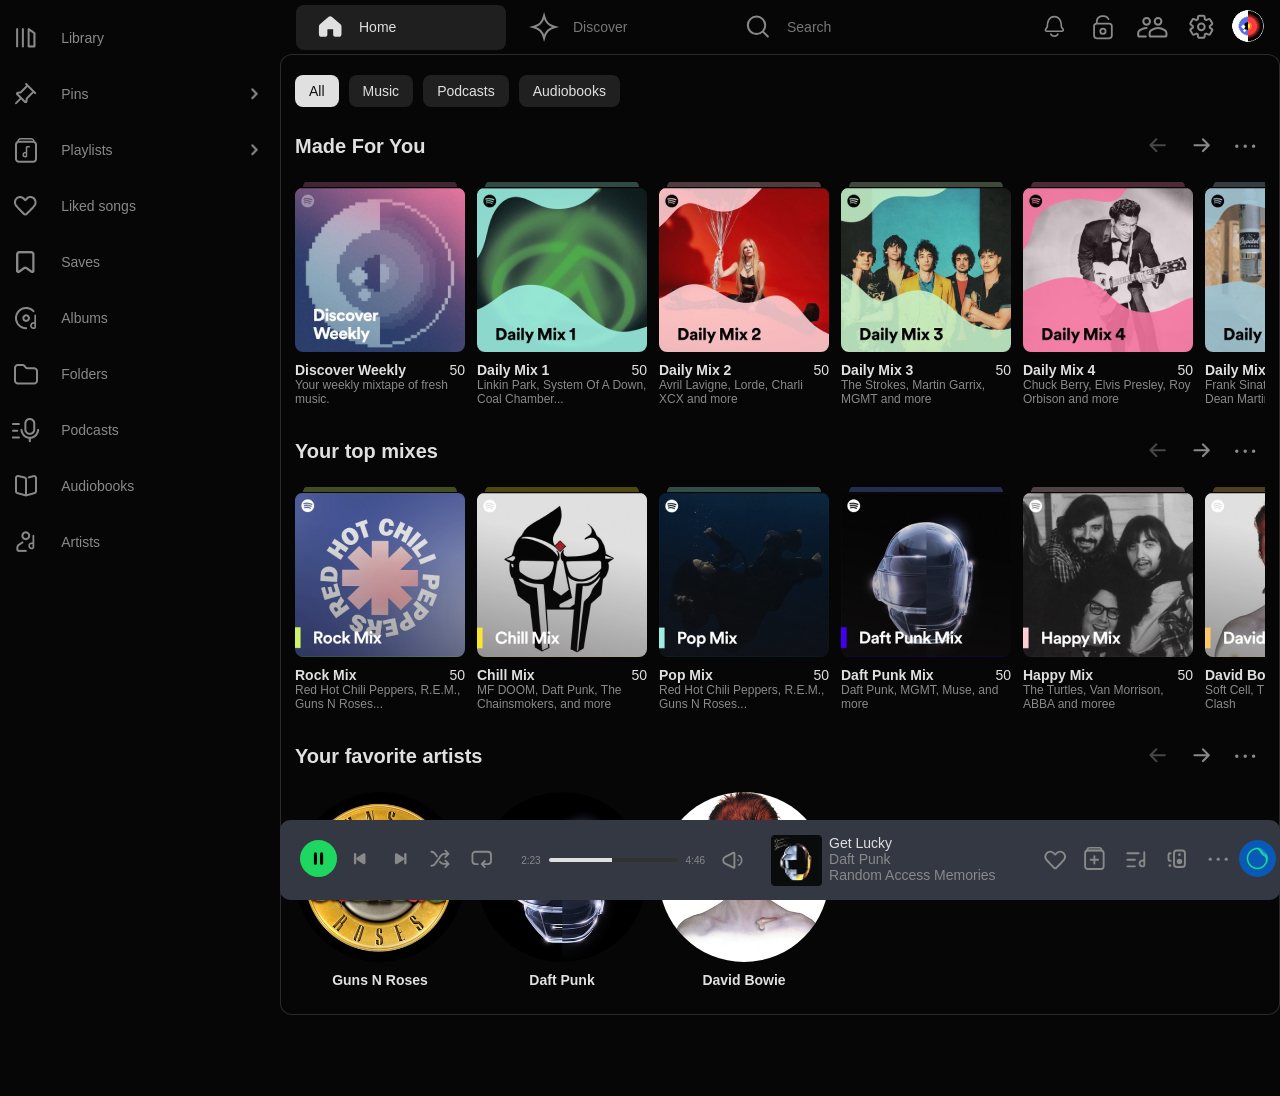
==== commit fb438b1d: "connect pages and fix player bar" ====
--- a/index.html
+++ b/index.html
@@ -35,7 +35,7 @@
             </a>
           </li>
           <li>
-            <a href="#">
+            <a href="playlist.html" target="_parent">
               <img
                 src="./assets/icons/sidebar.icons/playlisticon.png"
                 alt="Playlists"
@@ -127,7 +127,7 @@
             />
             <span>Discover</span>
           </a>
-          <a href="#" class="nav-item">
+          <a href="search.html" target="_parent" class="nav-item">
             <img
               alt="search icon"
               src="assets/icons/menu.bar.icons/search.off.icon.svg"
@@ -162,7 +162,10 @@
               src="assets/icons/menu.bar.icons/setting.icon.svg"
             />
           </button>
-          <button class="avatar-btn">
+          <button
+            onclick="window.location.href = 'profile.html'"
+            class="avatar-btn"
+          >
             <img
               alt="avatar icon"
               src="assets/icons/menu.bar.icons/profile.icon.svg"
@@ -661,7 +664,7 @@
           <button>
             <img alt="plus icon" src="assets/icons/player.icons/plus.svg" />
           </button>
-          <button>
+          <button onclick="window.location.href = 'song.html'">
             <img
               alt="lyrics icon"
               src="assets/icons/player.icons/pc-lyrics.svg"
@@ -716,7 +719,7 @@
 
         <!-- Bottom Nav -->
         <nav class="mobile-bottom-nav">
-          <a href="#" class="mobile-nav-item active">
+          <a href="index.html" target="_parent" class="mobile-nav-item active">
             <img
               src="assets/icons/menu.bar.icons/home.active.icon.svg"
               alt="Home"
@@ -730,7 +733,7 @@
             />
             <span>Discover</span>
           </a>
-          <a href="#" class="mobile-nav-item">
+          <a href="search.html" target="_parent" class="mobile-nav-item">
             <img
               src="assets/icons/menu.bar.icons/search.off.icon.svg"
               alt="Search"
@@ -744,7 +747,7 @@
             />
             <span>Library</span>
           </a>
-          <a href="#" class="mobile-nav-item">
+          <a href="profile.html" target="_parent" class="mobile-nav-item">
             <img src="assets/icons/menu.bar.icons/me icon.svg" alt="Me" />
             <span>Me</span>
           </a>
--- a/css/style.css
+++ b/css/style.css
@@ -23,287 +23,6 @@
 
 body {
   font-family: "Satoshi", sans-serif;
-}
-
-.profile-mobile-view {
-  background-color: #060606;
-  min-height: 100vh;
-  display: flex;
-  flex-direction: column;
-  justify-content: center;
-  align-items: center;
-  padding: 20px 15px;
-}
-
-.content-wrapper {
-  width: 100%;
-  max-width: 600px;
-  display: flex;
-  flex-direction: column;
-  gap: 16px;
-}
-
-.card-base, .settings-card, .plan-card, .friends-card, .profile-card {
-  width: 100%;
-  border: 2px solid rgba(255, 255, 255, 0.05);
-  border-radius: 12px;
-  display: flex;
-  flex-direction: column;
-  padding: 20px;
-  background-color: transparent;
-  box-sizing: border-box;
-}
-
-.profile-card {
-  height: 130px;
-  max-height: 200px;
-  background: linear-gradient(180deg, rgba(138, 53, 74, 0.4) 0%, rgba(17, 17, 17, 0.4) 100%);
-}
-
-.profile-flex-container {
-  display: flex;
-  flex-direction: row;
-  align-items: center;
-  gap: 15px;
-}
-
-.profile-picture {
-  width: 80px;
-  height: 80px;
-  border-radius: 50%;
-  object-fit: cover;
-}
-
-.profile-info {
-  flex: 1;
-}
-.profile-info .name-row {
-  display: flex;
-  justify-content: space-between;
-  align-items: center;
-}
-.profile-info .name-row h1 {
-  font-family: "Satoshi", sans-serif;
-  font-weight: 700;
-  font-style: Bold;
-  font-size: 20px;
-  leading-trim: NONE;
-  line-height: 100%;
-  letter-spacing: 3%;
-  color: #E0E0E0;
-  margin: 0;
-}
-
-.action-icons {
-  display: flex;
-  gap: 10px;
-}
-.action-icons img {
-  width: 40px;
-  height: 40px;
-  object-fit: scale-down;
-}
-
-.stats-row {
-  display: flex;
-  align-items: center;
-  gap: 8px;
-  margin-top: 5px;
-  font-family: "Satoshi", sans-serif;
-  font-weight: 400;
-  font-style: Regular;
-  font-size: 14px;
-  line-height: 100%;
-  letter-spacing: 3%;
-  color: #898989;
-}
-.stats-row span {
-  color: #E0E0E0;
-  font-weight: bold;
-}
-.stats-row .divider-dot {
-  width: 3px;
-  height: 3px;
-  background-color: #898989;
-  border-radius: 50%;
-}
-
-.user-id {
-  font-family: "Satoshi", sans-serif;
-  font-weight: 400;
-  font-style: Regular;
-  font-size: 14px;
-  line-height: 100%;
-  letter-spacing: 3%;
-  color: #898989;
-  font-size: 11px;
-  opacity: 0.6;
-  word-break: break-all;
-  margin-top: 8px;
-}
-
-.friends-card {
-  height: 170px;
-  padding: 15px 20px;
-  background-color: inherit;
-}
-
-.card-header {
-  display: flex;
-  flex-direction: row;
-  justify-content: space-between;
-  align-items: center;
-}
-.card-header h2 {
-  font-family: "Satoshi", sans-serif;
-  font-weight: 400;
-  font-style: Regular;
-  font-size: 12px;
-  line-height: 100%;
-  letter-spacing: 3%;
-  color: #E0E0E0;
-}
-.card-header img {
-  width: 40px;
-  height: 40px;
-  background-color: inherit;
-  border-radius: 50%;
-  object-fit: scale-down;
-}
-
-.friends-list {
-  display: flex;
-  flex-direction: column;
-  gap: 10px;
-  padding: 5px;
-}
-.friends-list li {
-  display: flex;
-  align-items: center;
-  gap: 12px;
-}
-.friends-list li img {
-  width: 40px;
-  height: 40px;
-  background-color: inherit;
-  border-radius: 50%;
-}
-
-.friend-details {
-  display: flex;
-  flex-direction: column;
-}
-
-.friend-name {
-  font-family: "Satoshi", sans-serif;
-  font-weight: 400;
-  font-style: Regular;
-  font-size: 12px;
-  line-height: 100%;
-  letter-spacing: 3%;
-  color: #E0E0E0;
-}
-
-.music-info {
-  display: flex;
-  flex-direction: row;
-  align-items: center;
-  font-family: "Satoshi", sans-serif;
-  font-weight: 400;
-  font-style: Regular;
-  font-size: 14px;
-  line-height: 100%;
-  letter-spacing: 3%;
-  color: #898989;
-}
-.music-info img {
-  width: 30px;
-  height: 30px;
-}
-
-.plan-card {
-  height: 125px;
-  background: linear-gradient(180deg, #10301B 0%, #111111 100%);
-  align-items: flex-start;
-}
-
-.plan-header {
-  display: flex;
-  flex-direction: row;
-  align-items: center;
-  gap: 10px;
-  margin-bottom: 15px;
-  font-family: "Satoshi", sans-serif;
-  font-weight: 400;
-  font-style: Regular;
-  font-size: 12px;
-  line-height: 100%;
-  letter-spacing: 3%;
-  color: #E0E0E0;
-}
-.plan-header img {
-  width: 20px;
-  height: 20px;
-}
-
-.plan-title {
-  font-family: "Satoshi", sans-serif;
-  font-weight: 500;
-  font-style: Medium;
-  font-size: 18px;
-  line-height: 100%;
-  letter-spacing: 3%;
-  color: #1ED760;
-  margin-bottom: 5px;
-}
-
-.plan-price {
-  font-family: "Satoshi", sans-serif;
-  font-weight: 400;
-  font-style: Regular;
-  font-size: 14px;
-  line-height: 100%;
-  letter-spacing: 3%;
-  color: #898989;
-}
-
-.settings-card {
-  height: 140px;
-  max-height: 240px;
-  padding: 0;
-}
-
-.setting-item {
-  height: 33%;
-  display: flex;
-  flex-direction: row;
-  align-items: center;
-  border-bottom: 1px solid rgba(255, 255, 255, 0.05);
-}
-.setting-item:last-child {
-  border-bottom: none;
-}
-.setting-item p {
-  flex: 1;
-  margin-left: 15px;
-  font-family: "Satoshi", sans-serif;
-  font-weight: 400;
-  font-style: Regular;
-  font-size: 14px;
-  line-height: 100%;
-  letter-spacing: 3%;
-  color: #898989;
-  color: #E0E0E0;
-  margin-bottom: 0;
-}
-.setting-item .arrow {
-  margin-left: auto;
-}
-.setting-item img:first-child {
-  width: 40px;
-  height: 40px;
-  background-color: inherit;
-  border-radius: 50%;
 }
 
 .pleyer-desktop {
@@ -394,7 +113,7 @@
   }
   .pleyer-desktop {
     display: flex;
-    flex-wrap: wrap;
+    flex-wrap: nowrap;
     align-items: center;
     height: 80px;
     background-color: #333842;
@@ -414,8 +133,10 @@
     cursor: pointer;
   }
   .player-controls,
-  .player-actions {
+  .player-actions,
+  .player-track {
     margin: 0px 20px;
+    flex-shrink: 0;
   }
   .player-track {
     display: flex;
@@ -899,6 +620,11 @@
 
 .library-header {
   padding: 16px 16px 0;
+  margin-bottom: 100px;
+}
+
+.library-list {
+  margin-bottom: 81px;
 }
 
 .library-nav {
@@ -1989,4 +1715,285 @@
   margin-left: 40px;
 }
 
+.profile-mobile-view {
+  background-color: #060606;
+  min-height: 100vh;
+  display: flex;
+  flex-direction: column;
+  justify-content: center;
+  align-items: center;
+  padding: 20px 15px;
+}
+
+.content-wrapper {
+  width: 100%;
+  max-width: 600px;
+  display: flex;
+  flex-direction: column;
+  gap: 16px;
+}
+
+.card-base, .settings-card, .plan-card, .friends-card, .profile-card {
+  width: 100%;
+  border: 2px solid rgba(255, 255, 255, 0.05);
+  border-radius: 12px;
+  display: flex;
+  flex-direction: column;
+  padding: 20px;
+  background-color: transparent;
+  box-sizing: border-box;
+}
+
+.profile-card {
+  height: 130px;
+  max-height: 200px;
+  background: linear-gradient(180deg, rgba(138, 53, 74, 0.4) 0%, rgba(17, 17, 17, 0.4) 100%);
+}
+
+.profile-flex-container {
+  display: flex;
+  flex-direction: row;
+  align-items: center;
+  gap: 15px;
+}
+
+.profile-picture {
+  width: 80px;
+  height: 80px;
+  border-radius: 50%;
+  object-fit: cover;
+}
+
+.profile-info {
+  flex: 1;
+}
+.profile-info .name-row {
+  display: flex;
+  justify-content: space-between;
+  align-items: center;
+}
+.profile-info .name-row h1 {
+  font-family: "Satoshi", sans-serif;
+  font-weight: 700;
+  font-style: Bold;
+  font-size: 20px;
+  leading-trim: NONE;
+  line-height: 100%;
+  letter-spacing: 3%;
+  color: #E0E0E0;
+  margin: 0;
+}
+
+.action-icons {
+  display: flex;
+  gap: 10px;
+}
+.action-icons img {
+  width: 40px;
+  height: 40px;
+  object-fit: scale-down;
+}
+
+.stats-row {
+  display: flex;
+  align-items: center;
+  gap: 8px;
+  margin-top: 5px;
+  font-family: "Satoshi", sans-serif;
+  font-weight: 400;
+  font-style: Regular;
+  font-size: 14px;
+  line-height: 100%;
+  letter-spacing: 3%;
+  color: #898989;
+}
+.stats-row span {
+  color: #E0E0E0;
+  font-weight: bold;
+}
+.stats-row .divider-dot {
+  width: 3px;
+  height: 3px;
+  background-color: #898989;
+  border-radius: 50%;
+}
+
+.user-id {
+  font-family: "Satoshi", sans-serif;
+  font-weight: 400;
+  font-style: Regular;
+  font-size: 14px;
+  line-height: 100%;
+  letter-spacing: 3%;
+  color: #898989;
+  font-size: 11px;
+  opacity: 0.6;
+  word-break: break-all;
+  margin-top: 8px;
+}
+
+.friends-card {
+  height: 170px;
+  padding: 15px 20px;
+  background-color: inherit;
+}
+
+.card-header {
+  display: flex;
+  flex-direction: row;
+  justify-content: space-between;
+  align-items: center;
+}
+.card-header h2 {
+  font-family: "Satoshi", sans-serif;
+  font-weight: 400;
+  font-style: Regular;
+  font-size: 12px;
+  line-height: 100%;
+  letter-spacing: 3%;
+  color: #E0E0E0;
+}
+.card-header img {
+  width: 40px;
+  height: 40px;
+  background-color: inherit;
+  border-radius: 50%;
+  object-fit: scale-down;
+}
+
+.friends-list {
+  display: flex;
+  flex-direction: column;
+  gap: 10px;
+  padding: 5px;
+}
+.friends-list li {
+  display: flex;
+  align-items: center;
+  gap: 12px;
+}
+.friends-list li img {
+  width: 40px;
+  height: 40px;
+  background-color: inherit;
+  border-radius: 50%;
+}
+
+.friend-details {
+  display: flex;
+  flex-direction: column;
+}
+
+.friend-name {
+  font-family: "Satoshi", sans-serif;
+  font-weight: 400;
+  font-style: Regular;
+  font-size: 12px;
+  line-height: 100%;
+  letter-spacing: 3%;
+  color: #E0E0E0;
+}
+
+.music-info {
+  display: flex;
+  flex-direction: row;
+  align-items: center;
+  font-family: "Satoshi", sans-serif;
+  font-weight: 400;
+  font-style: Regular;
+  font-size: 14px;
+  line-height: 100%;
+  letter-spacing: 3%;
+  color: #898989;
+}
+.music-info img {
+  width: 30px;
+  height: 30px;
+}
+
+.plan-card {
+  height: 125px;
+  background: linear-gradient(180deg, #10301B 0%, #111111 100%);
+  align-items: flex-start;
+}
+
+.plan-header {
+  display: flex;
+  flex-direction: row;
+  align-items: center;
+  gap: 10px;
+  margin-bottom: 15px;
+  font-family: "Satoshi", sans-serif;
+  font-weight: 400;
+  font-style: Regular;
+  font-size: 12px;
+  line-height: 100%;
+  letter-spacing: 3%;
+  color: #E0E0E0;
+}
+.plan-header img {
+  width: 20px;
+  height: 20px;
+}
+
+.plan-title {
+  font-family: "Satoshi", sans-serif;
+  font-weight: 500;
+  font-style: Medium;
+  font-size: 18px;
+  line-height: 100%;
+  letter-spacing: 3%;
+  color: #1ED760;
+  margin-bottom: 5px;
+}
+
+.plan-price {
+  font-family: "Satoshi", sans-serif;
+  font-weight: 400;
+  font-style: Regular;
+  font-size: 14px;
+  line-height: 100%;
+  letter-spacing: 3%;
+  color: #898989;
+}
+
+.settings-card {
+  height: 140px;
+  max-height: 240px;
+  padding: 0;
+}
+
+.setting-item {
+  height: 33%;
+  display: flex;
+  flex-direction: row;
+  align-items: center;
+  border-bottom: 1px solid rgba(255, 255, 255, 0.05);
+}
+.setting-item:last-child {
+  border-bottom: none;
+}
+.setting-item p {
+  flex: 1;
+  margin-left: 15px;
+  font-family: "Satoshi", sans-serif;
+  font-weight: 400;
+  font-style: Regular;
+  font-size: 14px;
+  line-height: 100%;
+  letter-spacing: 3%;
+  color: #898989;
+  color: #E0E0E0;
+  margin-bottom: 0;
+}
+.setting-item .arrow {
+  margin-left: auto;
+}
+.setting-item img:first-child {
+  width: 40px;
+  height: 40px;
+  background-color: inherit;
+  border-radius: 50%;
+}
+
 /*# sourceMappingURL=style.css.map */
